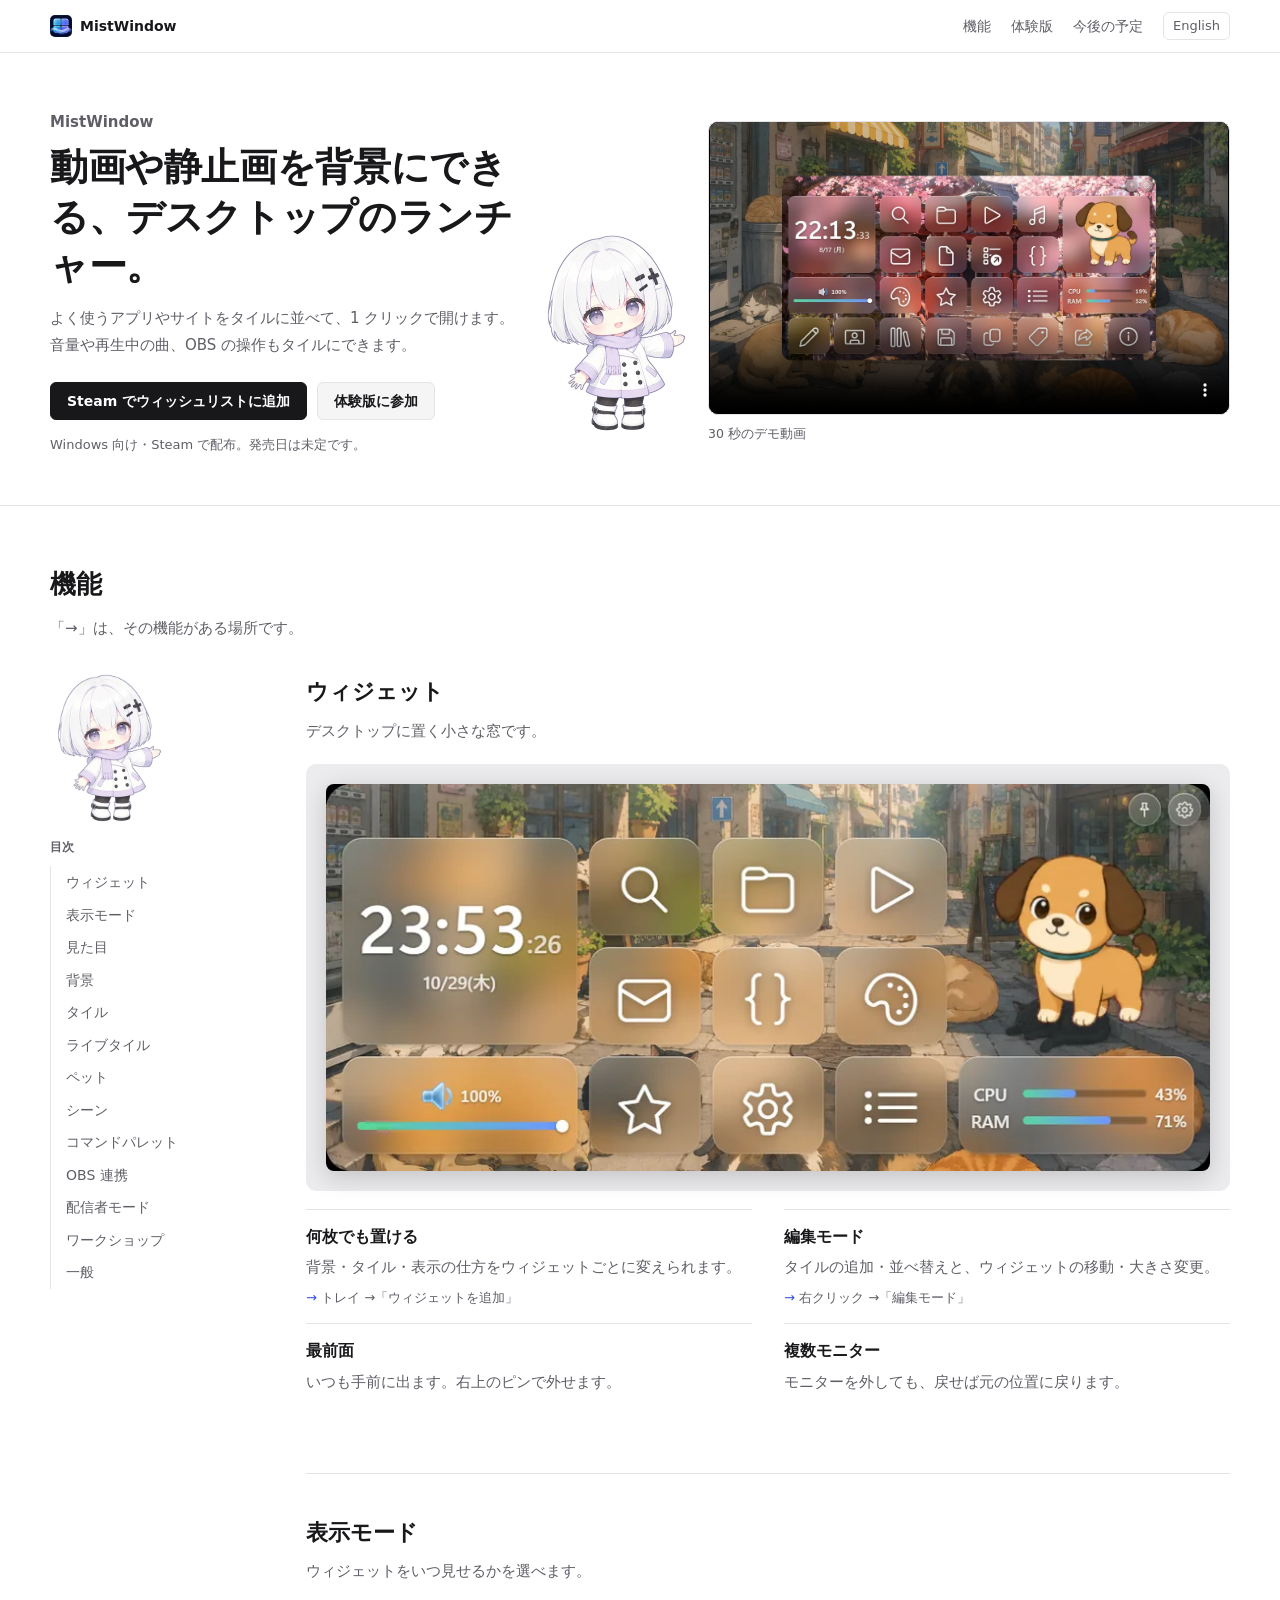
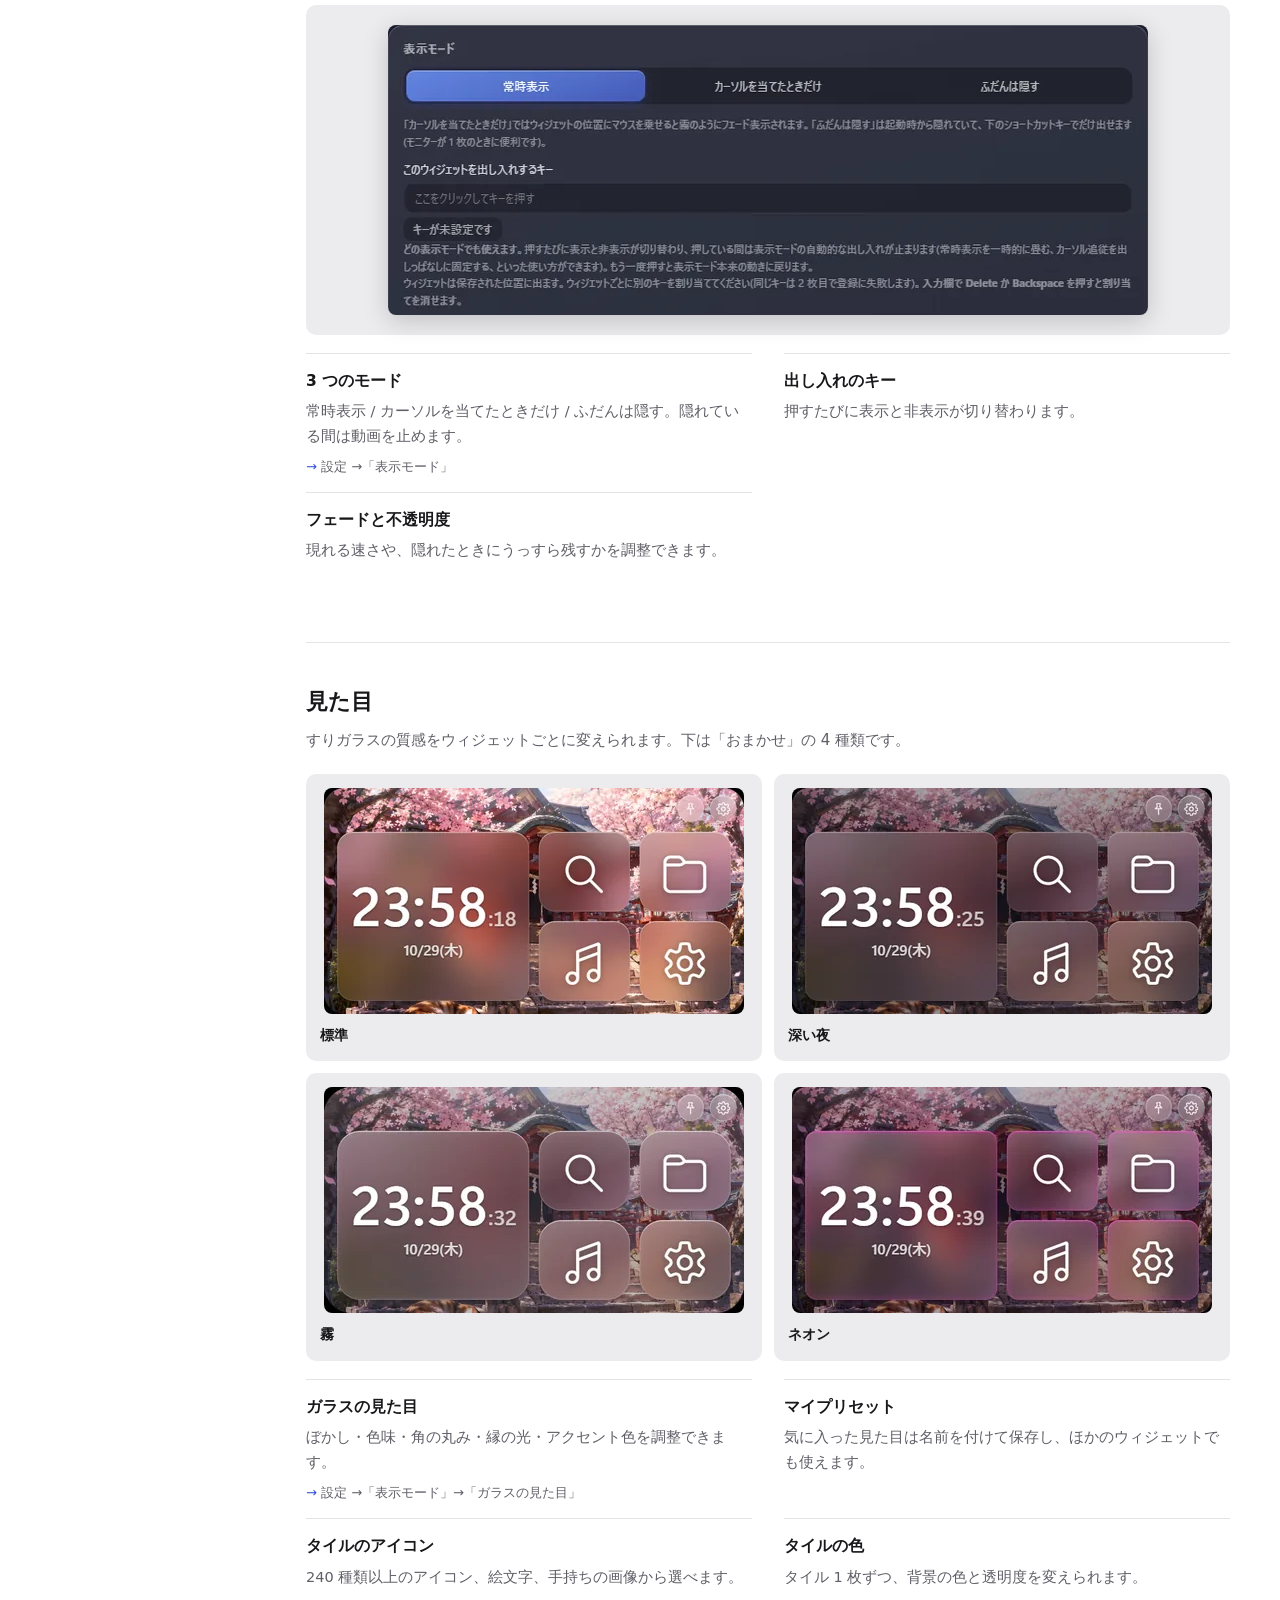
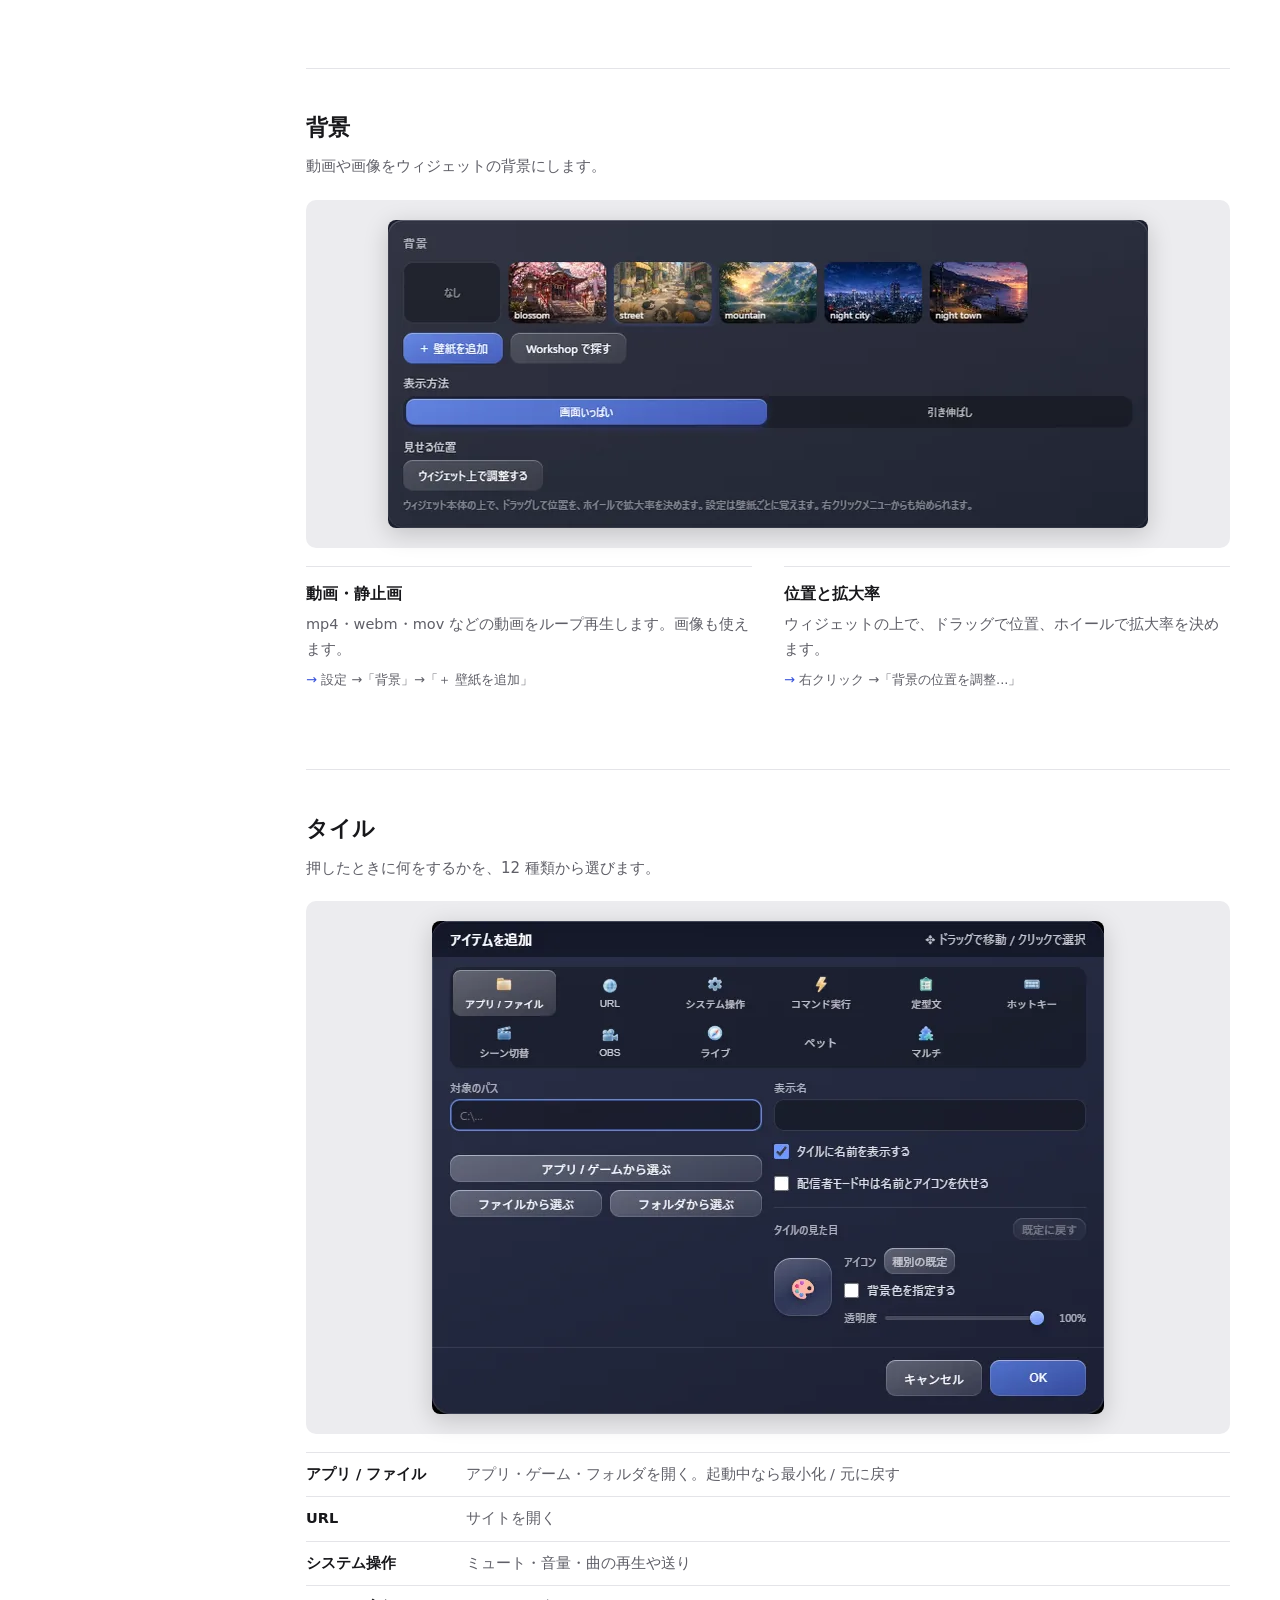
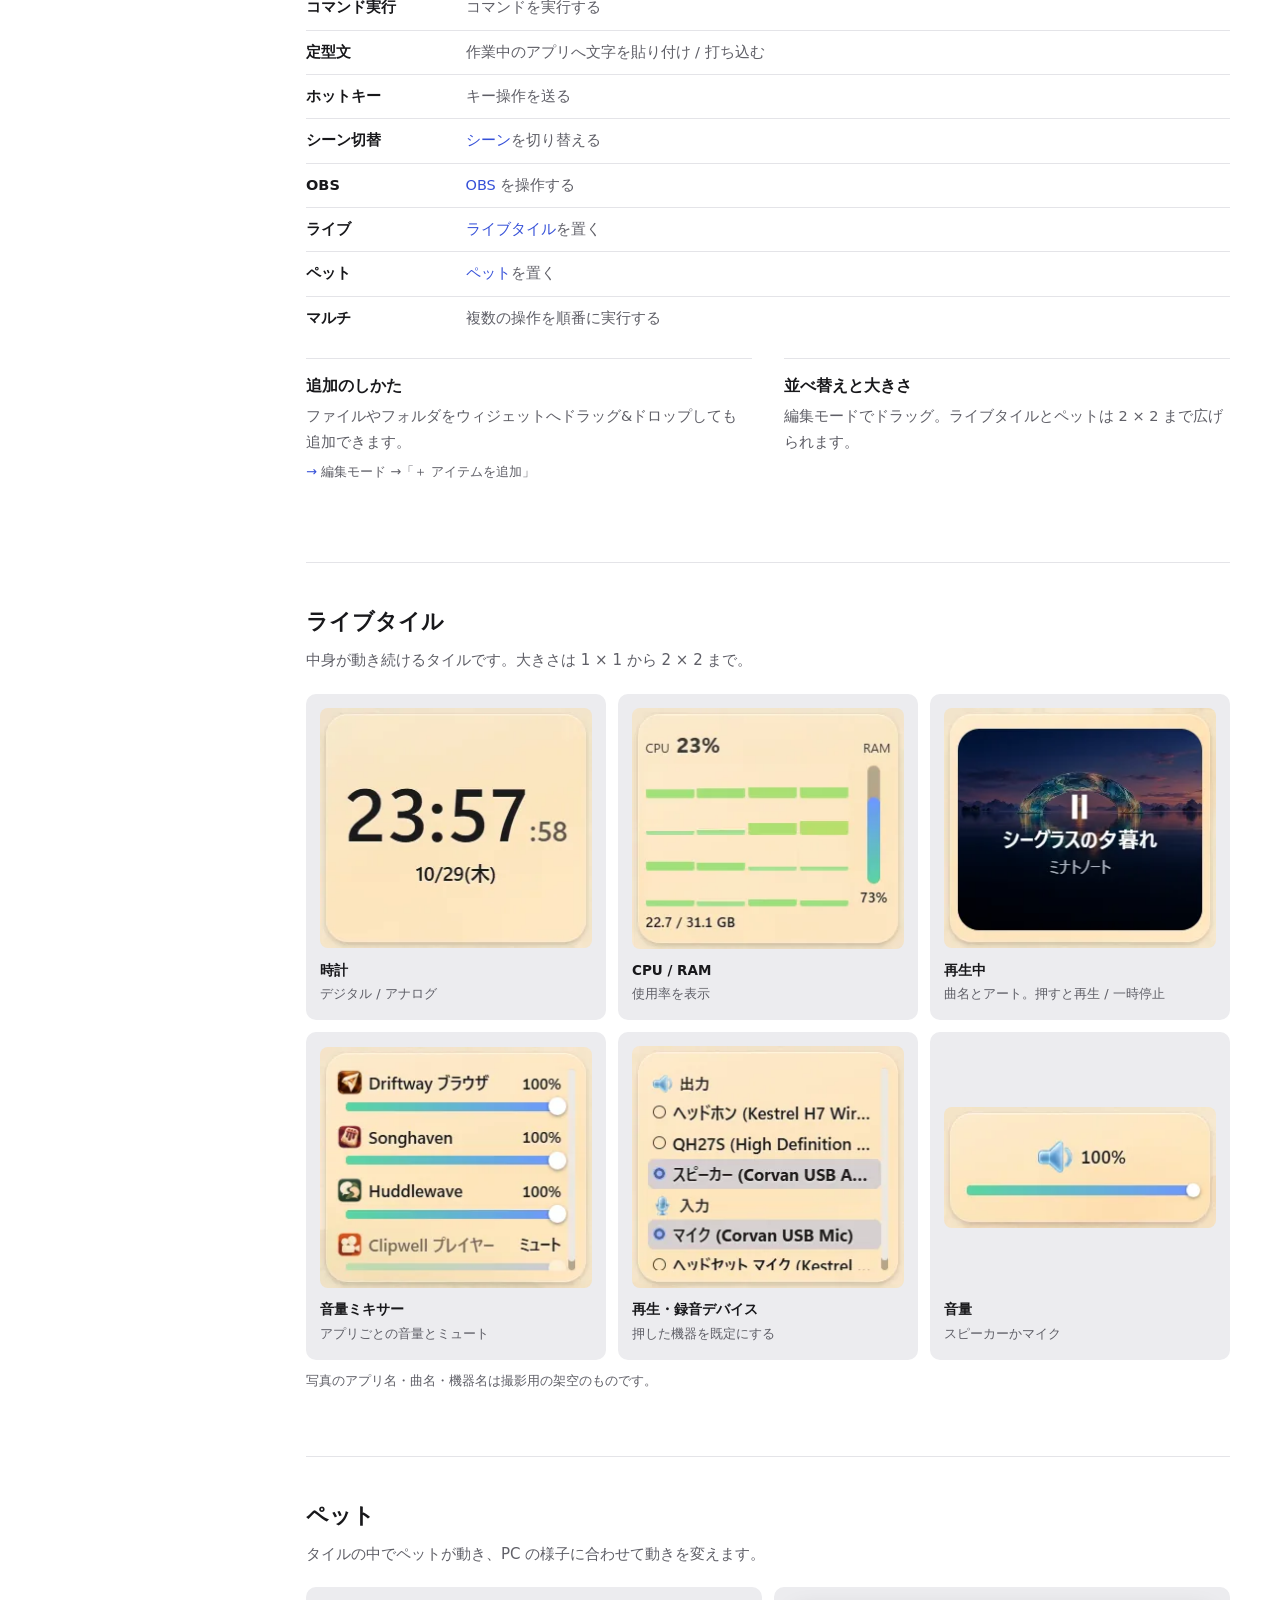
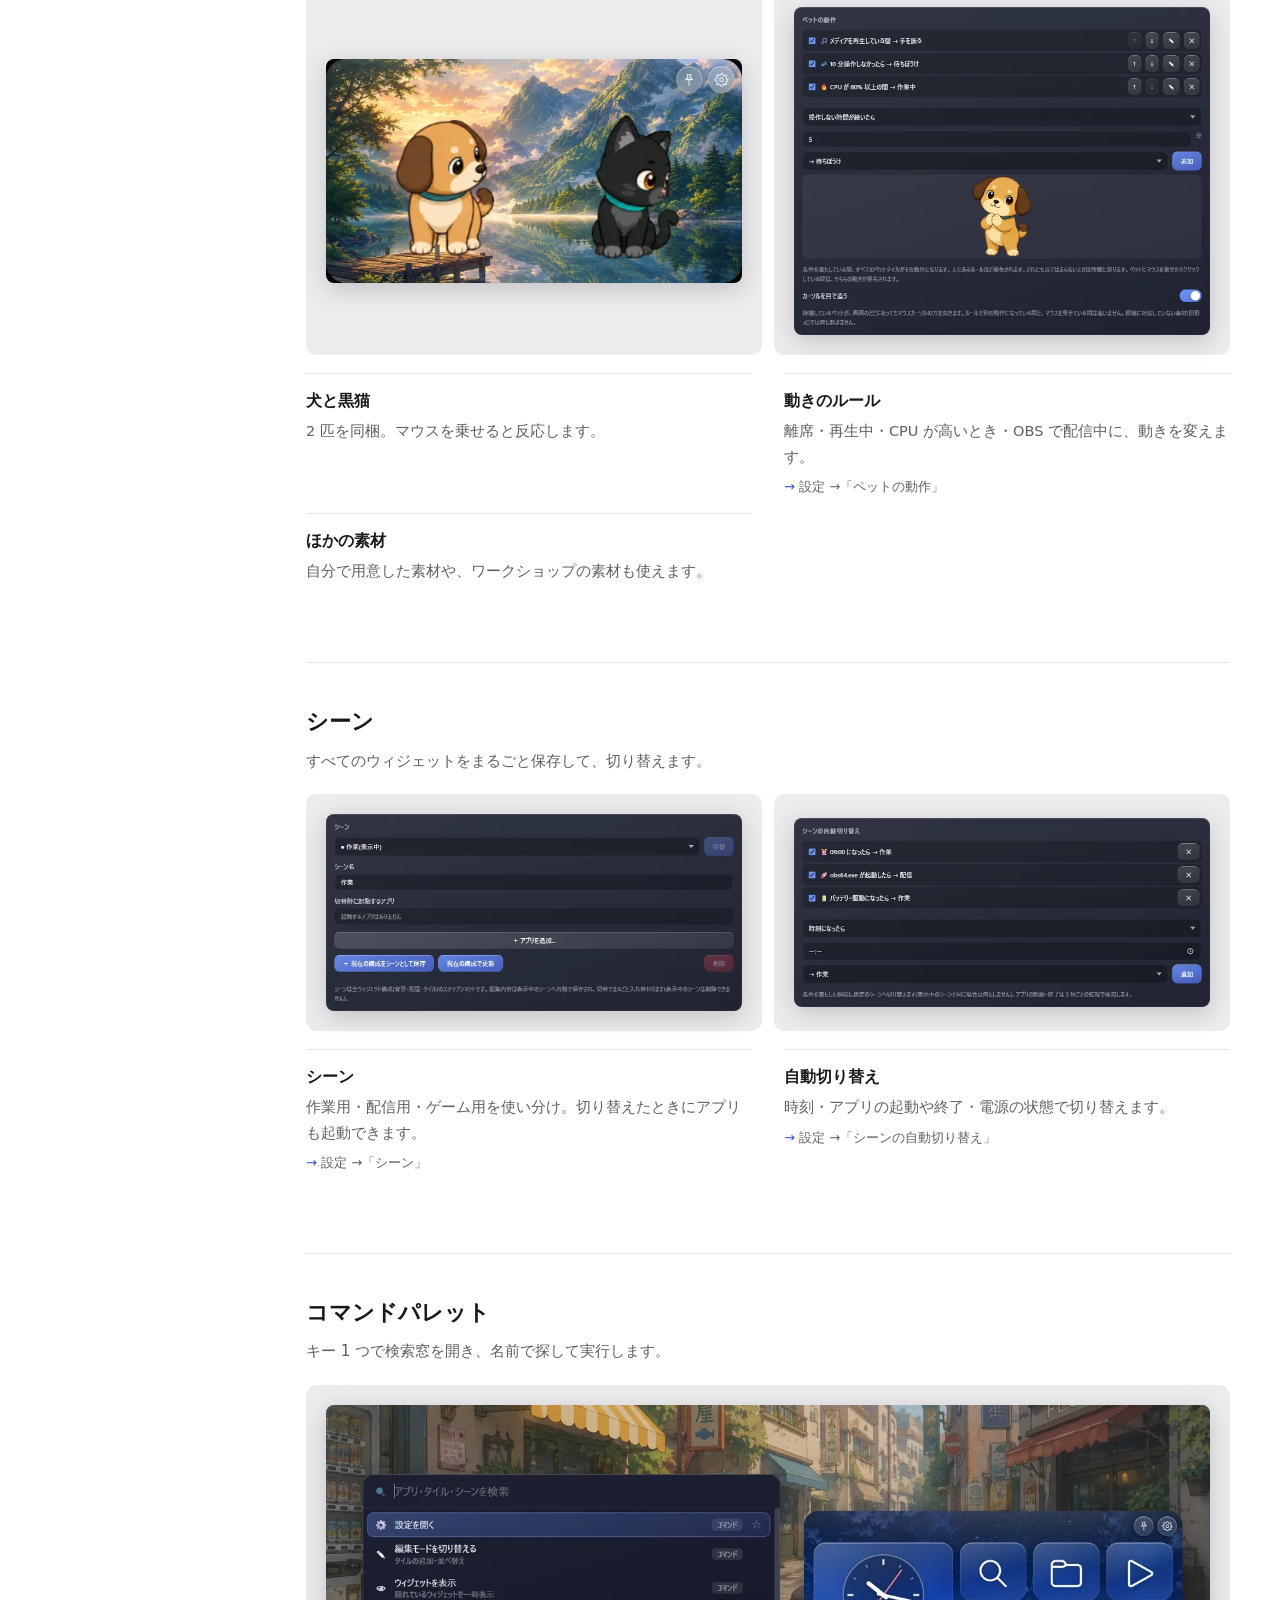
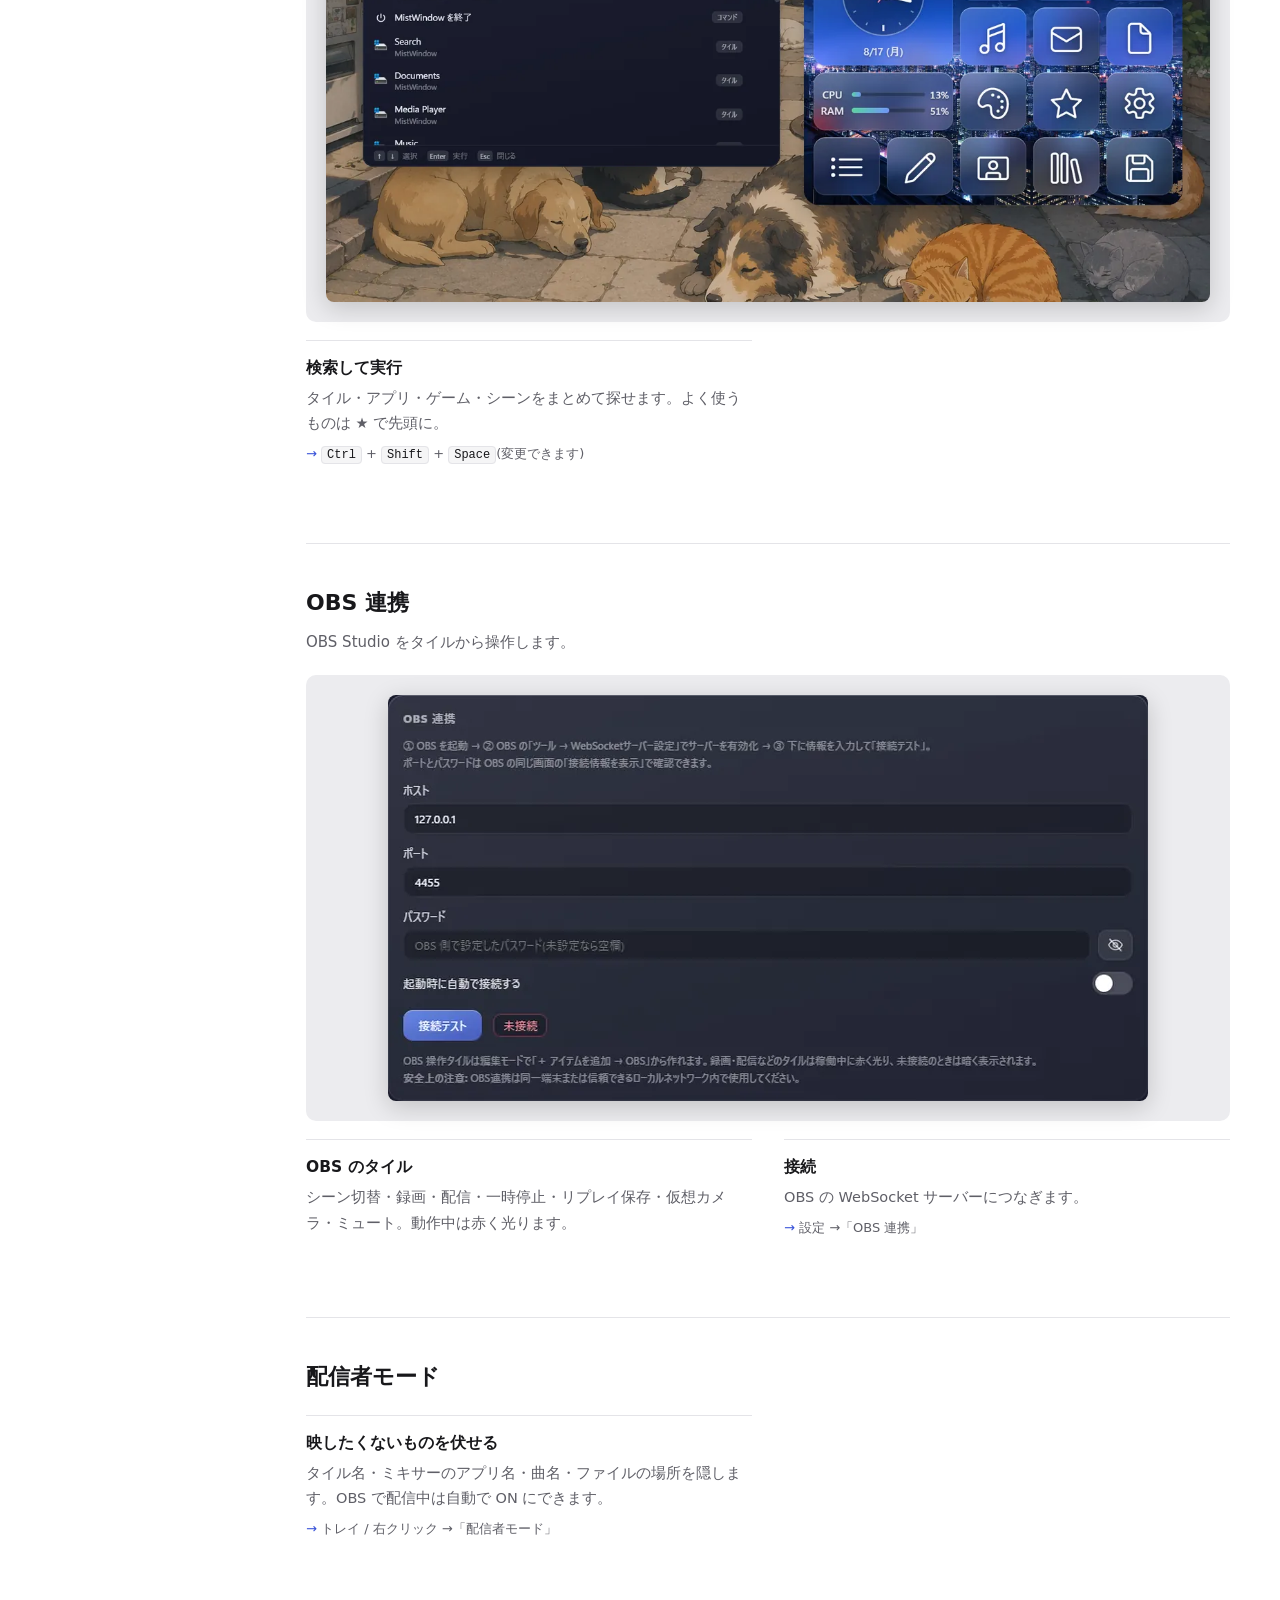
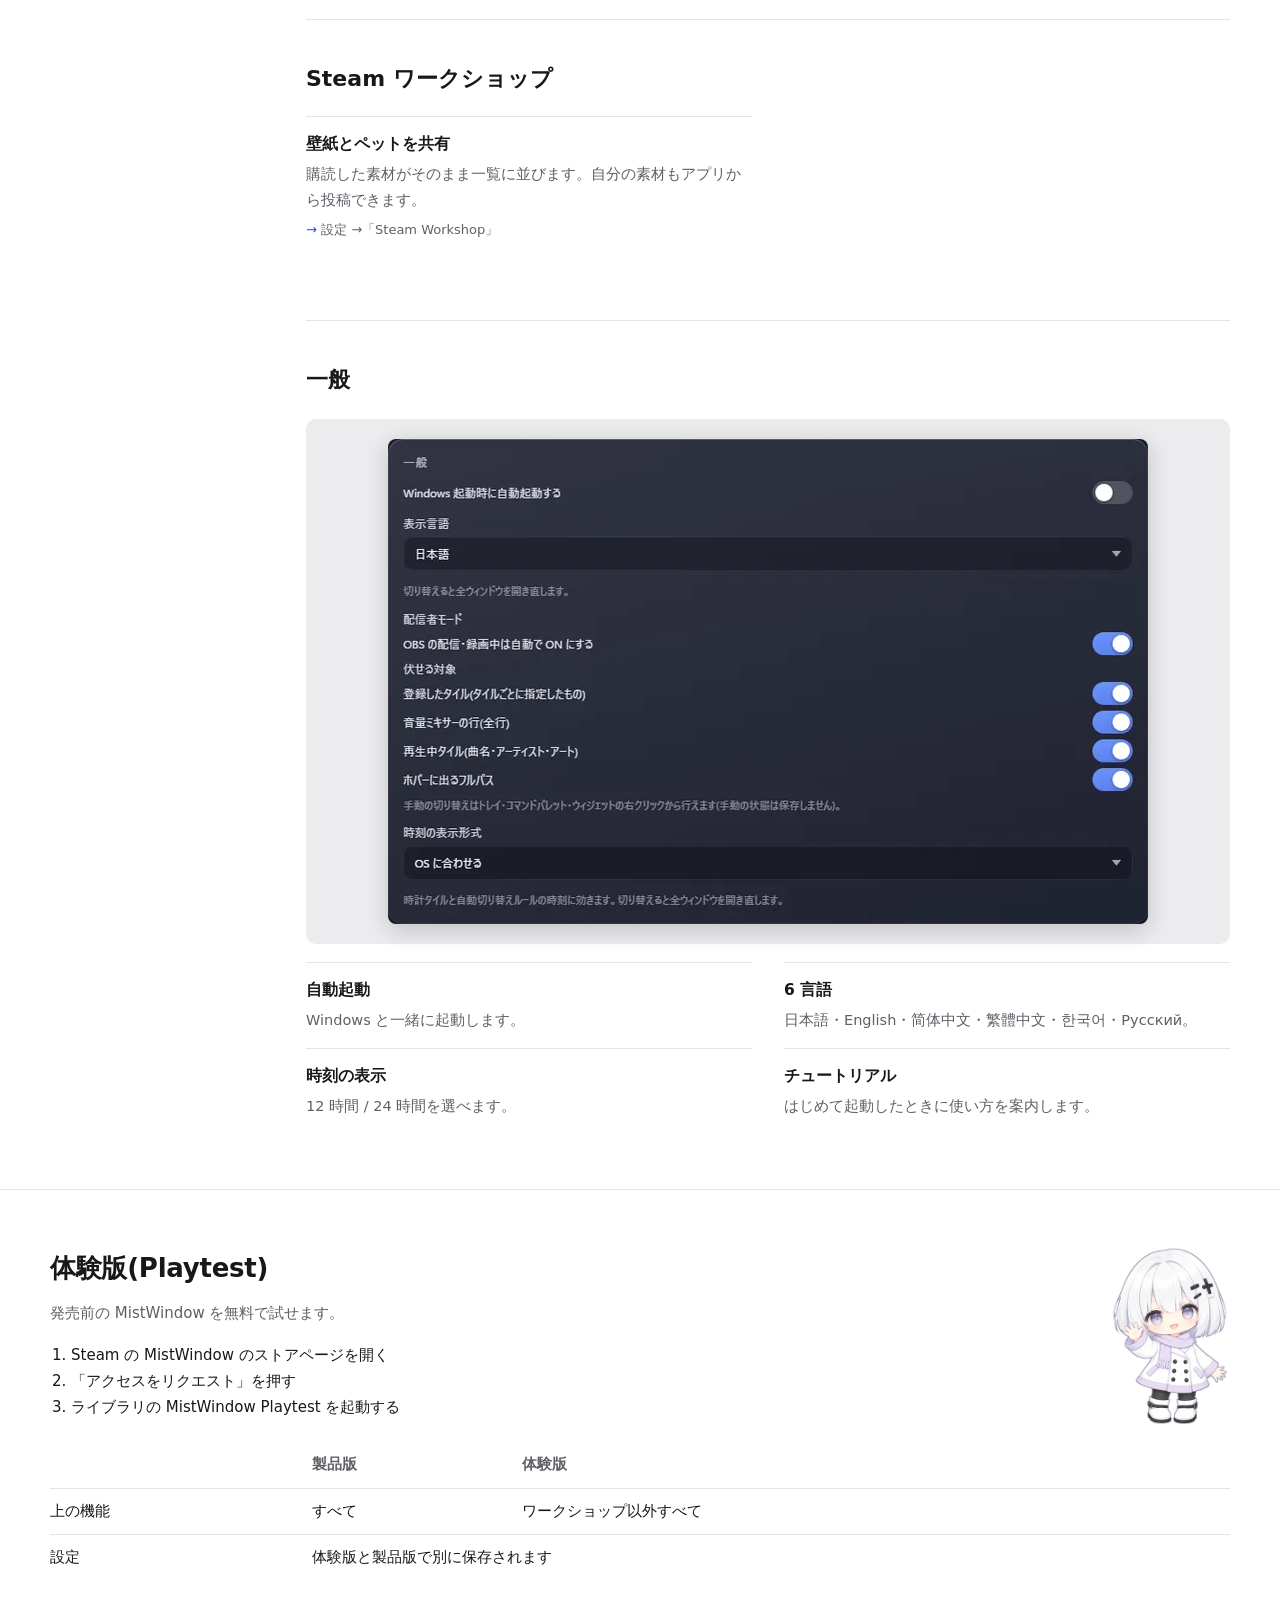
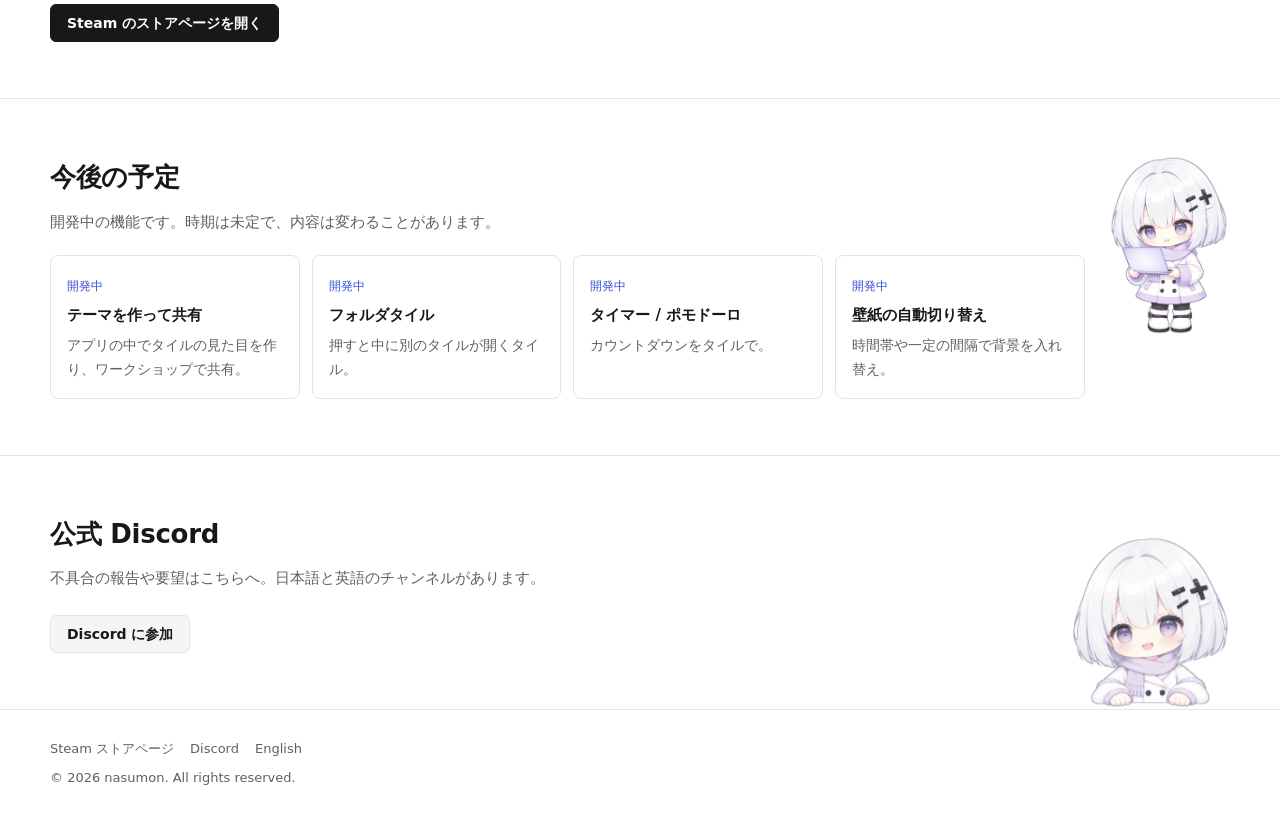
==== ja/index.html @ 13e3f4e0 "Update site from MistWindow 7957b49" ====
<!doctype html>
<html lang="ja">
<head>
<meta charset="utf-8">
<meta name="viewport" content="width=device-width, initial-scale=1">
<title>MistWindow — 機能</title>
<meta name="description" content="MistWindow は、動画や静止画を背景にできる Windows 向けのランチャーウィジェットです。機能を画面写真つきで紹介します。">
<meta property="og:title" content="MistWindow — 機能">
<meta property="og:description" content="動画や静止画を背景にできる、Windows 向けのランチャーウィジェット。">
<meta property="og:type" content="website">
<meta property="og:image" content="https://nasumon-ai.github.io/mistwindow-site/assets/img/og-ja-v1.jpg">
<meta property="og:image:width" content="1200">
<meta property="og:image:height" content="630">
<meta name="twitter:card" content="summary_large_image">
<link rel="alternate" hreflang="en" href="../en/">
<link rel="icon" href="../assets/img/favicon.png">
<link rel="stylesheet" href="../assets/site.css?v=4">
<script>
  // なすもんの衣装を見た月の季節に合わせる(?season=spring などで上書き。JS が無ければ基本服)
  (function () {
    var q = /[?&]season=(base|spring|summer|autumn|winter)\b/.exec(location.search);
    var s = q ? q[1] : ['winter', 'winter', 'spring', 'spring', 'spring', 'summer', 'summer', 'summer', 'autumn', 'autumn', 'autumn', 'winter'][new Date().getMonth()];
    if (s !== 'base') document.documentElement.setAttribute('data-season', s);
  })();
</script>
</head>
<body>

<header class="site-header">
  <div class="wrap">
    <a class="brand" href="#top"><img src="../assets/img/favicon.png" alt="" width="22" height="22">MistWindow</a>
    <nav class="site-nav" aria-label="ページ内">
      <a href="#features">機能</a>
      <a href="#playtest">体験版</a>
      <a href="#roadmap">今後の予定</a>
    </nav>
    <a class="lang-switch" href="../en/" hreflang="en" lang="en">English</a>
  </div>
</header>

<main id="top">

<section class="hero">
  <div class="wrap">
    <div>
      <h1 class="hero-name">MistWindow</h1>
      <p class="hero-lead">動画や静止画を背景にできる、デスクトップのランチャー。</p>
      <p class="hero-sub">よく使うアプリやサイトをタイルに並べて、1 クリックで開けます。音量や再生中の曲、OBS の操作もタイルにできます。</p>
      <div class="cta">
        <a class="btn btn-primary" href="https://store.steampowered.com/app/5116240/">Steam でウィッシュリストに追加</a>
        <a class="btn" href="#playtest">体験版に参加</a>
      </div>
      <p class="hero-note">Windows 向け・Steam で配布。発売日は未定です。</p>
    </div>
    <div class="mascot mascot-guide hero-mascot" aria-hidden="true"></div>
    <div id="demo">
      <div class="demo">
        <video controls playsinline preload="none" poster="../assets/img/hero-ja-v1.webp" width="1280" height="720" aria-label="MistWindow の 30 秒デモ">
          <source src="../assets/video/demo-30s-ja-v1.mp4" type="video/mp4">
        </video>
      </div>
      <p class="demo-caption">30 秒のデモ動画</p>
    </div>
  </div>
</section>

<section class="section" id="features">
  <div class="wrap">
    <h2 class="section-title">機能</h2>
    <p class="section-lead">「→」は、その機能がある場所です。</p>

    <div class="doc">
      <nav class="toc" aria-label="機能の目次">
        <div class="mascot mascot-guide toc-mascot" aria-hidden="true"></div>
        <p class="toc-title">目次</p>
        <ol>
          <li><a href="#widget">ウィジェット</a></li>
          <li><a href="#display">表示モード</a></li>
          <li><a href="#look">見た目</a></li>
          <li><a href="#background">背景</a></li>
          <li><a href="#tiles">タイル</a></li>
          <li><a href="#live">ライブタイル</a></li>
          <li><a href="#pet">ペット</a></li>
          <li><a href="#scenes">シーン</a></li>
          <li><a href="#palette">コマンドパレット</a></li>
          <li><a href="#obs">OBS 連携</a></li>
          <li><a href="#streamer">配信者モード</a></li>
          <li><a href="#workshop">ワークショップ</a></li>
          <li><a href="#general">一般</a></li>
        </ol>
      </nav>

      <div class="doc-body">

<section class="cat" id="widget">
  <h2 class="cat-title">ウィジェット</h2>
  <p class="cat-lead">デスクトップに置く小さな窓です。</p>
  <figure class="shot"><img src="../assets/img/shot-launcher-ja-v2.webp" alt="時計・アイコン・音量・CPU とペットのタイルが並んだウィジェット" width="900" height="394" loading="lazy"></figure>
  <div class="feats">
    <article class="feat" id="f-widgets"><h3>何枚でも置ける</h3><p>背景・タイル・表示の仕方をウィジェットごとに変えられます。</p><p class="where">トレイ →「ウィジェットを追加」</p></article>
    <article class="feat" id="f-edit-mode"><h3>編集モード</h3><p>タイルの追加・並べ替えと、ウィジェットの移動・大きさ変更。</p><p class="where">右クリック →「編集モード」</p></article>
    <article class="feat" id="f-always-on-top"><h3>最前面</h3><p>いつも手前に出ます。右上のピンで外せます。</p></article>
    <article class="feat" id="f-monitors"><h3>複数モニター</h3><p>モニターを外しても、戻せば元の位置に戻ります。</p></article>
  </div>
</section>

<section class="cat" id="display">
  <h2 class="cat-title">表示モード</h2>
  <p class="cat-lead">ウィジェットをいつ見せるかを選べます。</p>
  <figure class="shot"><img src="../assets/img/shot-settings-display-ja-v2.webp" alt="設定画面の表示モード。常時表示・カーソルを当てたときだけ・ふだんは隠す" width="760" height="290" loading="lazy"></figure>
  <div class="feats">
    <article class="feat" id="f-display-mode"><h3>3 つのモード</h3><p>常時表示 / カーソルを当てたときだけ / ふだんは隠す。隠れている間は動画を止めます。</p><p class="where">設定 →「表示モード」</p></article>
    <article class="feat" id="f-widget-hotkey"><h3>出し入れのキー</h3><p>押すたびに表示と非表示が切り替わります。</p></article>
    <article class="feat" id="f-fade"><h3>フェードと不透明度</h3><p>現れる速さや、隠れたときにうっすら残すかを調整できます。</p></article>
  </div>
</section>

<section class="cat" id="look">
  <h2 class="cat-title">見た目</h2>
  <p class="cat-lead">すりガラスの質感をウィジェットごとに変えられます。下は「おまかせ」の 4 種類です。</p>
  <div class="gallery gallery-looks">
    <figure><img src="../assets/img/shot-look-standard-ja-v2.webp" alt="" width="420" height="226" loading="lazy"><figcaption><b>標準</b></figcaption></figure>
    <figure><img src="../assets/img/shot-look-night-ja-v2.webp" alt="" width="420" height="226" loading="lazy"><figcaption><b>深い夜</b></figcaption></figure>
    <figure><img src="../assets/img/shot-look-mist-ja-v2.webp" alt="" width="420" height="226" loading="lazy"><figcaption><b>霧</b></figcaption></figure>
    <figure><img src="../assets/img/shot-look-neon-ja-v2.webp" alt="" width="420" height="226" loading="lazy"><figcaption><b>ネオン</b></figcaption></figure>
  </div>
  <div class="feats">
    <article class="feat" id="f-glass"><h3>ガラスの見た目</h3><p>ぼかし・色味・角の丸み・縁の光・アクセント色を調整できます。</p><p class="where">設定 →「表示モード」→「ガラスの見た目」</p></article>
    <article class="feat" id="f-look-presets"><h3>マイプリセット</h3><p>気に入った見た目は名前を付けて保存し、ほかのウィジェットでも使えます。</p></article>
    <article class="feat" id="f-icons"><h3>タイルのアイコン</h3><p>240 種類以上のアイコン、絵文字、手持ちの画像から選べます。</p></article>
    <article class="feat" id="f-tile-style"><h3>タイルの色</h3><p>タイル 1 枚ずつ、背景の色と透明度を変えられます。</p></article>
  </div>
</section>

<section class="cat" id="background">
  <h2 class="cat-title">背景</h2>
  <p class="cat-lead">動画や画像をウィジェットの背景にします。</p>
  <figure class="shot"><img src="../assets/img/shot-settings-background-ja-v2.webp" alt="設定画面の背景。壁紙のサムネイルが並ぶ" width="760" height="308" loading="lazy"></figure>
  <div class="feats">
    <article class="feat" id="f-wallpaper"><h3>動画・静止画</h3><p>mp4・webm・mov などの動画をループ再生します。画像も使えます。</p><p class="where">設定 →「背景」→「＋ 壁紙を追加」</p></article>
    <article class="feat" id="f-bg-adjust"><h3>位置と拡大率</h3><p>ウィジェットの上で、ドラッグで位置、ホイールで拡大率を決めます。</p><p class="where">右クリック →「背景の位置を調整...」</p></article>
  </div>
</section>

<section class="cat" id="tiles">
  <h2 class="cat-title">タイル</h2>
  <p class="cat-lead">押したときに何をするかを、12 種類から選びます。</p>
  <figure class="shot"><img src="../assets/img/shot-item-dialog-ja-v2.webp" alt="アイテムを追加する画面" width="672" height="493" loading="lazy"></figure>
  <table class="kinds">
    <tr id="f-tile-app"><th>アプリ / ファイル</th><td>アプリ・ゲーム・フォルダを開く。起動中なら最小化 / 元に戻す</td></tr>
    <tr id="f-tile-url"><th>URL</th><td>サイトを開く</td></tr>
    <tr id="f-tile-action"><th>システム操作</th><td>ミュート・音量・曲の再生や送り</td></tr>
    <tr id="f-tile-command"><th>コマンド実行</th><td>コマンドを実行する</td></tr>
    <tr id="f-tile-snippet"><th>定型文</th><td>作業中のアプリへ文字を貼り付け / 打ち込む</td></tr>
    <tr id="f-tile-hotkey"><th>ホットキー</th><td>キー操作を送る</td></tr>
    <tr id="f-tile-scene"><th>シーン切替</th><td><a href="#scenes">シーン</a>を切り替える</td></tr>
    <tr><th>OBS</th><td><a href="#obs">OBS</a> を操作する</td></tr>
    <tr><th>ライブ</th><td><a href="#live">ライブタイル</a>を置く</td></tr>
    <tr><th>ペット</th><td><a href="#pet">ペット</a>を置く</td></tr>
    <tr id="f-tile-multi"><th>マルチ</th><td>複数の操作を順番に実行する</td></tr>
  </table>
  <div class="feats">
    <article class="feat" id="f-add-item"><h3>追加のしかた</h3><p>ファイルやフォルダをウィジェットへドラッグ&amp;ドロップしても追加できます。</p><p class="where">編集モード →「＋ アイテムを追加」</p></article>
    <article class="feat" id="f-tile-layout"><h3>並べ替えと大きさ</h3><p>編集モードでドラッグ。ライブタイルとペットは 2 × 2 まで広げられます。</p></article>
  </div>
</section>

<section class="cat" id="live">
  <h2 class="cat-title">ライブタイル</h2>
  <p class="cat-lead">中身が動き続けるタイルです。大きさは 1 × 1 から 2 × 2 まで。</p>
  <div class="gallery">
    <figure><img src="../assets/img/shot-live-clock-ja-v2.webp" alt="" width="275" height="243" loading="lazy"><figcaption><b>時計</b><span>デジタル / アナログ</span></figcaption></figure>
    <figure><img src="../assets/img/shot-live-sysmon-ja-v2.webp" alt="" width="274" height="243" loading="lazy"><figcaption><b>CPU / RAM</b><span>使用率を表示</span></figcaption></figure>
    <figure><img src="../assets/img/shot-live-nowplaying-ja-v2.webp" alt="" width="275" height="243" loading="lazy"><figcaption><b>再生中</b><span>曲名とアート。押すと再生 / 一時停止</span></figcaption></figure>
    <figure><img src="../assets/img/shot-live-mixer-ja-v2.webp" alt="" width="275" height="244" loading="lazy"><figcaption><b>音量ミキサー</b><span>アプリごとの音量とミュート</span></figcaption></figure>
    <figure><img src="../assets/img/shot-live-devices-ja-v2.webp" alt="" width="274" height="244" loading="lazy"><figcaption><b>再生・録音デバイス</b><span>押した機器を既定にする</span></figcaption></figure>
    <figure><img src="../assets/img/shot-live-volume-ja-v2.webp" alt="" width="275" height="122" loading="lazy"><figcaption><b>音量</b><span>スピーカーかマイク</span></figcaption></figure>
  </div>
  <p class="note">写真のアプリ名・曲名・機器名は撮影用の架空のものです。</p>
</section>

<section class="cat" id="pet">
  <h2 class="cat-title">ペット</h2>
  <p class="cat-lead">タイルの中でペットが動き、PC の様子に合わせて動きを変えます。</p>
  <div class="shots-2">
    <figure class="shot"><img src="../assets/img/shot-pet-ja-v2.webp" alt="犬と黒猫のペット" width="560" height="301" loading="lazy"></figure>
    <figure class="shot"><img src="../assets/img/shot-settings-pet-rules-ja-v2.webp" alt="設定画面のペットの動作。条件と動きのルールが並ぶ" width="760" height="599" loading="lazy"></figure>
  </div>
  <div class="feats">
    <article class="feat" id="f-pet-tile"><h3>犬と黒猫</h3><p>2 匹を同梱。マウスを乗せると反応します。</p></article>
    <article class="feat" id="f-pet-rules"><h3>動きのルール</h3><p>離席・再生中・CPU が高いとき・OBS で配信中に、動きを変えます。</p><p class="where">設定 →「ペットの動作」</p></article>
    <article class="feat" id="f-pet-library"><h3>ほかの素材</h3><p>自分で用意した素材や、ワークショップの素材も使えます。</p></article>
  </div>
</section>

<section class="cat" id="scenes">
  <h2 class="cat-title">シーン</h2>
  <p class="cat-lead">すべてのウィジェットをまるごと保存して、切り替えます。</p>
  <div class="shots-2">
    <figure class="shot"><img src="../assets/img/shot-settings-scene-ja-v2.webp" alt="設定画面のシーン" width="760" height="360" loading="lazy"></figure>
    <figure class="shot"><img src="../assets/img/shot-settings-auto-switch-ja-v2.webp" alt="設定画面のシーンの自動切り替え" width="760" height="345" loading="lazy"></figure>
  </div>
  <div class="feats">
    <article class="feat" id="f-scenes"><h3>シーン</h3><p>作業用・配信用・ゲーム用を使い分け。切り替えたときにアプリも起動できます。</p><p class="where">設定 →「シーン」</p></article>
    <article class="feat" id="f-auto-switch"><h3>自動切り替え</h3><p>時刻・アプリの起動や終了・電源の状態で切り替えます。</p><p class="where">設定 →「シーンの自動切り替え」</p></article>
  </div>
</section>

<section class="cat" id="palette">
  <h2 class="cat-title">コマンドパレット</h2>
  <p class="cat-lead">キー 1 つで検索窓を開き、名前で探して実行します。</p>
  <figure class="shot"><img src="../assets/img/palette-ja-v1.webp" alt="検索欄の下にアプリ・タイル・シーンの候補が並ぶコマンドパレット" width="1280" height="720" loading="lazy"></figure>
  <div class="feats">
    <article class="feat" id="f-palette"><h3>検索して実行</h3><p>タイル・アプリ・ゲーム・シーンをまとめて探せます。よく使うものは ★ で先頭に。</p><p class="where"><kbd>Ctrl</kbd> + <kbd>Shift</kbd> + <kbd>Space</kbd>(変更できます)</p></article>
  </div>
</section>

<section class="cat" id="obs">
  <h2 class="cat-title">OBS 連携</h2>
  <p class="cat-lead">OBS Studio をタイルから操作します。</p>
  <figure class="shot"><img src="../assets/img/shot-settings-obs-ja-v2.webp" alt="設定画面の OBS 連携" width="760" height="406" loading="lazy"></figure>
  <div class="feats">
    <article class="feat" id="f-obs-tiles"><h3>OBS のタイル</h3><p>シーン切替・録画・配信・一時停止・リプレイ保存・仮想カメラ・ミュート。動作中は赤く光ります。</p></article>
    <article class="feat" id="f-obs-connect"><h3>接続</h3><p>OBS の WebSocket サーバーにつなぎます。</p><p class="where">設定 →「OBS 連携」</p></article>
  </div>
</section>

<section class="cat" id="streamer">
  <h2 class="cat-title">配信者モード</h2>
  <div class="feats">
    <article class="feat" id="f-streamer"><h3>映したくないものを伏せる</h3><p>タイル名・ミキサーのアプリ名・曲名・ファイルの場所を隠します。OBS で配信中は自動で ON にできます。</p><p class="where">トレイ / 右クリック →「配信者モード」</p></article>
  </div>
</section>

<section class="cat" id="workshop">
  <h2 class="cat-title">Steam ワークショップ</h2>
  <div class="feats">
    <article class="feat" id="f-ws"><h3>壁紙とペットを共有</h3><p>購読した素材がそのまま一覧に並びます。自分の素材もアプリから投稿できます。</p><p class="where">設定 →「Steam Workshop」</p></article>
  </div>
</section>

<section class="cat" id="general">
  <h2 class="cat-title">一般</h2>
  <figure class="shot"><img src="../assets/img/shot-settings-general-ja-v2.webp" alt="設定画面の一般" width="760" height="485" loading="lazy"></figure>
  <div class="feats">
    <article class="feat" id="f-startup"><h3>自動起動</h3><p>Windows と一緒に起動します。</p></article>
    <article class="feat" id="f-language"><h3>6 言語</h3><p>日本語・English・简体中文・繁體中文・한국어・Русский。</p></article>
    <article class="feat" id="f-clock-format"><h3>時刻の表示</h3><p>12 時間 / 24 時間を選べます。</p></article>
    <article class="feat" id="f-tutorial"><h3>チュートリアル</h3><p>はじめて起動したときに使い方を案内します。</p></article>
  </div>
</section>

      </div>
    </div>
  </div>
</section>

<section class="section" id="playtest">
  <div class="wrap">
    <div class="mascot mascot-wave side-mascot" aria-hidden="true"></div>
    <h2 class="section-title">体験版(Playtest)</h2>
    <p class="section-lead">発売前の MistWindow を無料で試せます。</p>
    <ol class="steps">
      <li>Steam の MistWindow のストアページを開く</li>
      <li>「アクセスをリクエスト」を押す</li>
      <li>ライブラリの MistWindow Playtest を起動する</li>
    </ol>
    <table class="compare">
      <thead><tr><th></th><th>製品版</th><th>体験版</th></tr></thead>
      <tbody>
        <tr><td>上の機能</td><td>すべて</td><td>ワークショップ以外すべて</td></tr>
        <tr><td>設定</td><td colspan="2">体験版と製品版で別に保存されます</td></tr>
      </tbody>
    </table>
    <div class="cta"><a class="btn btn-primary" href="https://store.steampowered.com/app/5116240/">Steam のストアページを開く</a></div>
  </div>
</section>

<section class="section" id="roadmap">
  <div class="wrap">
    <div class="mascot mascot-working side-mascot" aria-hidden="true"></div>
    <h2 class="section-title">今後の予定</h2>
    <p class="section-lead">開発中の機能です。時期は未定で、内容は変わることがあります。</p>
    <div class="cards">
      <article class="card"><span class="tag">開発中</span><h3>テーマを作って共有</h3><p>アプリの中でタイルの見た目を作り、ワークショップで共有。</p></article>
      <article class="card"><span class="tag">開発中</span><h3>フォルダタイル</h3><p>押すと中に別のタイルが開くタイル。</p></article>
      <article class="card"><span class="tag">開発中</span><h3>タイマー / ポモドーロ</h3><p>カウントダウンをタイルで。</p></article>
      <article class="card"><span class="tag">開発中</span><h3>壁紙の自動切り替え</h3><p>時間帯や一定の間隔で背景を入れ替え。</p></article>
    </div>
  </div>
</section>

<section class="section" id="community">
  <div class="wrap">
    <h2 class="section-title">公式 Discord</h2>
    <p class="section-lead">不具合の報告や要望はこちらへ。日本語と英語のチャンネルがあります。</p>
    <div class="cta"><a class="btn" href="https://discord.gg/FqEPVHFKNy">Discord に参加</a></div>
    <div class="mascot mascot-peek peek-mascot" aria-hidden="true"></div>
  </div>
</section>

</main>

<footer class="site-footer">
  <div class="wrap">
    <div class="footer-links">
      <a href="https://store.steampowered.com/app/5116240/">Steam ストアページ</a>
      <a href="https://discord.gg/FqEPVHFKNy">Discord</a>
      <a href="../en/" hreflang="en" lang="en">English</a>
    </div>
    <p>© 2026 nasumon. All rights reserved.</p>
  </div>
</footer>

<!-- 訪問者数の計測(Cloudflare Web Analytics。Cookie なし。トークンは公開されてよい値) -->
<script type="module" src="https://static.cloudflareinsights.com/beacon.min.js" data-cf-beacon='{"token": "dc42f488804d41a5bb465a546c8d409a"}'></script>

</body>
</html>
---- assets/site.css ----
/* MistWindow 公開サイト(要望 122)の共通スタイル。日英 2 ページが読む。
   方向性はドキュメント風(2026-10-29 ユーザー選択の案 B)。紫のグラデーション・ピル型のボタン・
   角丸カードの多用はしない。色はニュートラルなグレーと控えめなアクセント 1 色。
   外部フォント・外部スクリプトは読まない。差し替えたら HTML 側の ?v= を上げる。 */

:root {
  --bg: #ffffff;
  --bg-2: #f5f5f6;
  --text: #18181b;
  --text-2: #5f5f67;
  --line: #e4e4e8;
  --accent: #3550d8;
  --shot-bg: #ececef;
  color-scheme: light;
}
@media (prefers-color-scheme: dark) {
  :root:not([data-theme="light"]) {
    --bg: #0f0f11;
    --bg-2: #18181b;
    --text: #ececee;
    --text-2: #9b9ba3;
    --line: #27272c;
    --accent: #93a4ff;
    --shot-bg: #1c1c20;
    color-scheme: dark;
  }
}
:root[data-theme="dark"] {
  --bg: #0f0f11; --bg-2: #18181b; --text: #ececee; --text-2: #9b9ba3;
  --line: #27272c; --accent: #93a4ff; --shot-bg: #1c1c20; color-scheme: dark;
}

* { box-sizing: border-box; }
html { scroll-behavior: smooth; scroll-padding-top: 68px; }
body {
  margin: 0; background: var(--bg); color: var(--text);
  font: 15px/1.75 "Segoe UI", "Yu Gothic UI", "Hiragino Sans", "Noto Sans JP", system-ui, sans-serif;
  -webkit-text-size-adjust: 100%;
}
img, video { display: block; max-width: 100%; height: auto; }
a { color: var(--accent); text-decoration: none; }
a:hover { text-decoration: underline; }
h1, h2, h3, p { margin: 0; }
.wrap { width: min(1180px, 100% - 32px); margin-inline: auto; }

/* ---- ヘッダー ---- */
.site-header { position: sticky; top: 0; z-index: 10; background: color-mix(in srgb, var(--bg) 90%, transparent); backdrop-filter: blur(8px); border-bottom: 1px solid var(--line); }
.site-header .wrap { display: flex; align-items: center; gap: 20px; height: 52px; font-size: 14px; }
.brand { display: flex; align-items: center; gap: 8px; color: var(--text); font-weight: 650; }
.brand:hover { text-decoration: none; }
.brand img { width: 22px; height: 22px; border-radius: 5px; }
.site-nav { display: flex; gap: 20px; margin-left: auto; }
.site-nav a { color: var(--text-2); }
.site-nav a:hover { color: var(--text); text-decoration: none; }
.lang-switch { color: var(--text-2); border: 1px solid var(--line); border-radius: 6px; padding: 2px 9px; font-size: 13px; }
@media (max-width: 720px) { .site-nav { display: none; } .lang-switch { margin-left: auto; } }

/* ---- 冒頭 ---- */
.hero { padding: 56px 0 48px; border-bottom: 1px solid var(--line); }
.hero .wrap { display: grid; gap: 36px; align-items: center; }
@media (min-width: 960px) { .hero .wrap { grid-template-columns: 1fr 1.1fr; } }
.hero-name { font-size: 15px; font-weight: 650; color: var(--text-2); }
.hero-lead { font-size: clamp(26px, 3.4vw, 38px); font-weight: 700; line-height: 1.3; margin-top: 8px; letter-spacing: -0.01em; }
.hero-sub { color: var(--text-2); margin-top: 14px; max-width: 34em; }
.hero-note { color: var(--text-2); font-size: 13px; margin-top: 14px; }
.cta { display: flex; gap: 10px; flex-wrap: wrap; margin-top: 24px; }
.btn { display: inline-flex; align-items: center; height: 38px; padding: 0 16px; border-radius: 6px; font-weight: 600; font-size: 14px; border: 1px solid var(--line); color: var(--text); background: var(--bg-2); }
.btn:hover { text-decoration: none; border-color: var(--text-2); }
.btn-primary { background: var(--text); color: var(--bg); border-color: var(--text); }
.btn-primary:hover { opacity: 0.88; }
.demo { border: 1px solid var(--line); border-radius: 10px; overflow: hidden; background: #000; aspect-ratio: 16 / 9; }
.demo video { width: 100%; height: 100%; }
.demo-caption { color: var(--text-2); font-size: 12.5px; margin-top: 8px; }

/* ---- 節 ---- */
.section { padding: 56px 0; border-bottom: 1px solid var(--line); }
.section-title { font-size: 26px; font-weight: 700; letter-spacing: -0.01em; }
.section-lead { color: var(--text-2); margin-top: 8px; max-width: 46em; }

/* ---- 機能:左に目次 ---- */
.doc { display: grid; gap: 32px; margin-top: 32px; }
@media (min-width: 1000px) { .doc { grid-template-columns: 200px minmax(0, 1fr); gap: 56px; } }
.toc-title { font-size: 12px; font-weight: 650; color: var(--text-2); margin-bottom: 8px; }
.toc ol { list-style: none; margin: 0; padding: 0; border-left: 1px solid var(--line); }
.toc a { display: block; padding: 4px 0 4px 14px; margin-left: -1px; border-left: 2px solid transparent; color: var(--text-2); font-size: 14px; }
.toc a:hover { color: var(--text); border-left-color: var(--text); text-decoration: none; }
@media (min-width: 1000px) { .toc { position: sticky; top: 72px; align-self: start; } }
@media (max-width: 999px) {
  .toc ol { display: flex; flex-wrap: wrap; gap: 6px 16px; border: 0; }
  .toc a { padding: 0; border: 0; margin: 0; }
}

.cat + .cat { margin-top: 64px; padding-top: 40px; border-top: 1px solid var(--line); }
.cat-title { font-size: 22px; font-weight: 700; }
.cat-lead { color: var(--text-2); margin-top: 6px; }

/* 画面写真:薄い地に載せ、枠と影は控えめに */
.shot { margin: 20px 0 0; background: var(--shot-bg); border-radius: 10px; padding: 20px; display: grid; place-items: center; }
.shot img { border-radius: 8px; box-shadow: 0 6px 24px rgb(0 0 0 / 0.18); }
.shot figcaption, .gallery figcaption { font-size: 12.5px; color: var(--text-2); margin-top: 10px; text-align: center; }
.shots-2 { display: grid; gap: 12px; margin-top: 20px; }
@media (min-width: 760px) { .shots-2 { grid-template-columns: 1fr 1fr; } }
.shots-2 .shot { margin: 0; }

/* 並べて見せる小さな写真(ライブタイル・見た目) */
/* 枚数が割り切れて端数の段が出ないよう、列数は固定で持つ(スマホ 2 列・PC 3 列) */
.gallery { display: grid; gap: 12px; margin-top: 20px; grid-template-columns: repeat(2, minmax(0, 1fr)); }
@media (min-width: 760px) { .gallery { grid-template-columns: repeat(3, minmax(0, 1fr)); } }
.gallery figure { margin: 0; background: var(--shot-bg); border-radius: 10px; padding: 14px; display: flex; flex-direction: column; }
.gallery img { margin: auto; border-radius: 8px; }
.gallery figcaption { text-align: left; color: var(--text); font-size: 13.5px; margin-top: 10px; }
.gallery figcaption b { display: block; font-weight: 650; }
.gallery figcaption span { color: var(--text-2); font-size: 13px; }
@media (min-width: 0px) { .gallery-looks { grid-template-columns: repeat(2, minmax(0, 1fr)); } }

/* 機能 1 つ:見出し+一文+場所 */
.feats { display: grid; gap: 0; margin-top: 18px; }
@media (min-width: 760px) { .feats { grid-template-columns: 1fr 1fr; gap: 0 32px; } }
.feat { padding: 14px 0; border-top: 1px solid var(--line); }
.feat h3 { font-size: 15.5px; font-weight: 650; }
.feat p { color: var(--text-2); margin-top: 4px; font-size: 14.5px; }
.feat .where { font-size: 13px; margin-top: 6px; color: var(--text-2); }
.feat .where::before { content: "→ "; color: var(--accent); }

/* タイルの種類の表 */
.kinds { width: 100%; border-collapse: collapse; margin-top: 18px; font-size: 14.5px; }
.kinds th, .kinds td { text-align: left; padding: 9px 12px 9px 0; border-top: 1px solid var(--line); vertical-align: top; }
.kinds th { width: 11em; font-weight: 650; white-space: nowrap; }
.kinds td { color: var(--text-2); }

.note { font-size: 12.5px; color: var(--text-2); margin-top: 10px; }
kbd { font: 12px "Cascadia Mono", Consolas, monospace; background: var(--bg-2); border: 1px solid var(--line); border-radius: 4px; padding: 1px 5px; color: var(--text); }

/* ---- 体験版・予定・Discord ---- */
.steps { margin: 16px 0 0; padding-left: 1.4em; }
.compare { width: 100%; border-collapse: collapse; margin-top: 20px; font-size: 14.5px; }
.compare th, .compare td { text-align: left; padding: 10px 12px 10px 0; border-top: 1px solid var(--line); vertical-align: top; }
.compare thead th { color: var(--text-2); font-weight: 600; border-top: 0; }
.cards { display: grid; gap: 12px; margin-top: 20px; grid-template-columns: repeat(auto-fill, minmax(min(100%, 240px), 1fr)); }
.card { border: 1px solid var(--line); border-radius: 8px; padding: 16px; }
.card h3 { font-size: 15px; margin-top: 4px; }
.card p { color: var(--text-2); font-size: 14px; margin-top: 4px; }
.tag { font-size: 12px; color: var(--accent); }

/* ---- なすもん(案内役) ----
   飾りなので <img> ではなく背景にする。衣装は <html data-season>(HTML の <head> で月から決める)で切り替え、
   使わない衣装と display:none の分は読まれない。属性が無い(JS なし)ときは基本服。 */
.mascot { background: no-repeat center bottom / contain; pointer-events: none; }
.mascot-guide { aspect-ratio: 287 / 400; background-image: url("img/nasumon-base-guide-v1.webp"); }
.mascot-wave { aspect-ratio: 267 / 400; background-image: url("img/nasumon-base-wave-v1.webp"); }
.mascot-working { aspect-ratio: 270 / 400; background-image: url("img/nasumon-base-working-v1.webp"); }
.mascot-peek { aspect-ratio: 369 / 400; background-image: url("img/nasumon-base-peek-v1.webp"); }
:root[data-season="spring"] .mascot-guide { background-image: url("img/nasumon-spring-guide-v1.webp"); }
:root[data-season="spring"] .mascot-wave { background-image: url("img/nasumon-spring-wave-v1.webp"); }
:root[data-season="spring"] .mascot-working { background-image: url("img/nasumon-spring-working-v1.webp"); }
:root[data-season="spring"] .mascot-peek { background-image: url("img/nasumon-spring-peek-v1.webp"); }
:root[data-season="summer"] .mascot-guide { background-image: url("img/nasumon-summer-guide-v1.webp"); }
:root[data-season="summer"] .mascot-wave { background-image: url("img/nasumon-summer-wave-v1.webp"); }
:root[data-season="summer"] .mascot-working { background-image: url("img/nasumon-summer-working-v1.webp"); }
:root[data-season="summer"] .mascot-peek { background-image: url("img/nasumon-summer-peek-v1.webp"); }
:root[data-season="autumn"] .mascot-guide { background-image: url("img/nasumon-autumn-guide-v1.webp"); }
:root[data-season="autumn"] .mascot-wave { background-image: url("img/nasumon-autumn-wave-v1.webp"); }
:root[data-season="autumn"] .mascot-working { background-image: url("img/nasumon-autumn-working-v1.webp"); }
:root[data-season="autumn"] .mascot-peek { background-image: url("img/nasumon-autumn-peek-v1.webp"); }
:root[data-season="winter"] .mascot-guide { background-image: url("img/nasumon-winter-guide-v1.webp"); }
:root[data-season="winter"] .mascot-wave { background-image: url("img/nasumon-winter-wave-v1.webp"); }
:root[data-season="winter"] .mascot-working { background-image: url("img/nasumon-winter-working-v1.webp"); }
:root[data-season="winter"] .mascot-peek { background-image: url("img/nasumon-winter-peek-v1.webp"); }

/* 冒頭:文と動画の間に立ち、動画を指す(狭い画面では出さない) */
.hero-mascot { display: none; }
@media (min-width: 960px) {
  .hero .wrap { grid-template-columns: minmax(0, 1fr) auto minmax(0, 1.1fr); gap: 20px; }
  .hero-mascot { display: block; height: 200px; align-self: end; margin-bottom: 24px; }
}
/* 機能の目次の上(目次が左に張り付く幅だけ) */
.toc-mascot { display: none; }
@media (min-width: 1000px) { .toc-mascot { display: block; height: 150px; margin: 0 0 14px 6px; } }
/* 節の右に立つ(体験版・今後の予定) */
.section > .wrap { display: flow-root; }
.side-mascot { float: right; height: 180px; margin: 0 0 16px 24px; }
@media (max-width: 720px) { .side-mascot { height: 112px; margin-left: 12px; } }
/* Discord:節の下の罫線から顔を出す */
#community .wrap { position: relative; }
.peek-mascot { position: absolute; right: 0; bottom: -56px; width: 160px; }
@media (max-width: 720px) { .peek-mascot { width: 104px; } }

.site-footer { padding: 28px 0 48px; color: var(--text-2); font-size: 13px; }
.site-footer .wrap { display: grid; gap: 6px; }
.footer-links { display: flex; gap: 16px; flex-wrap: wrap; }
.footer-links a { color: var(--text-2); }

/* 言語選択ページ */
.lang-pick { min-height: 100vh; display: grid; place-content: center; gap: 20px; text-align: center; padding: 16px; }
.lang-pick .cta { justify-content: center; }
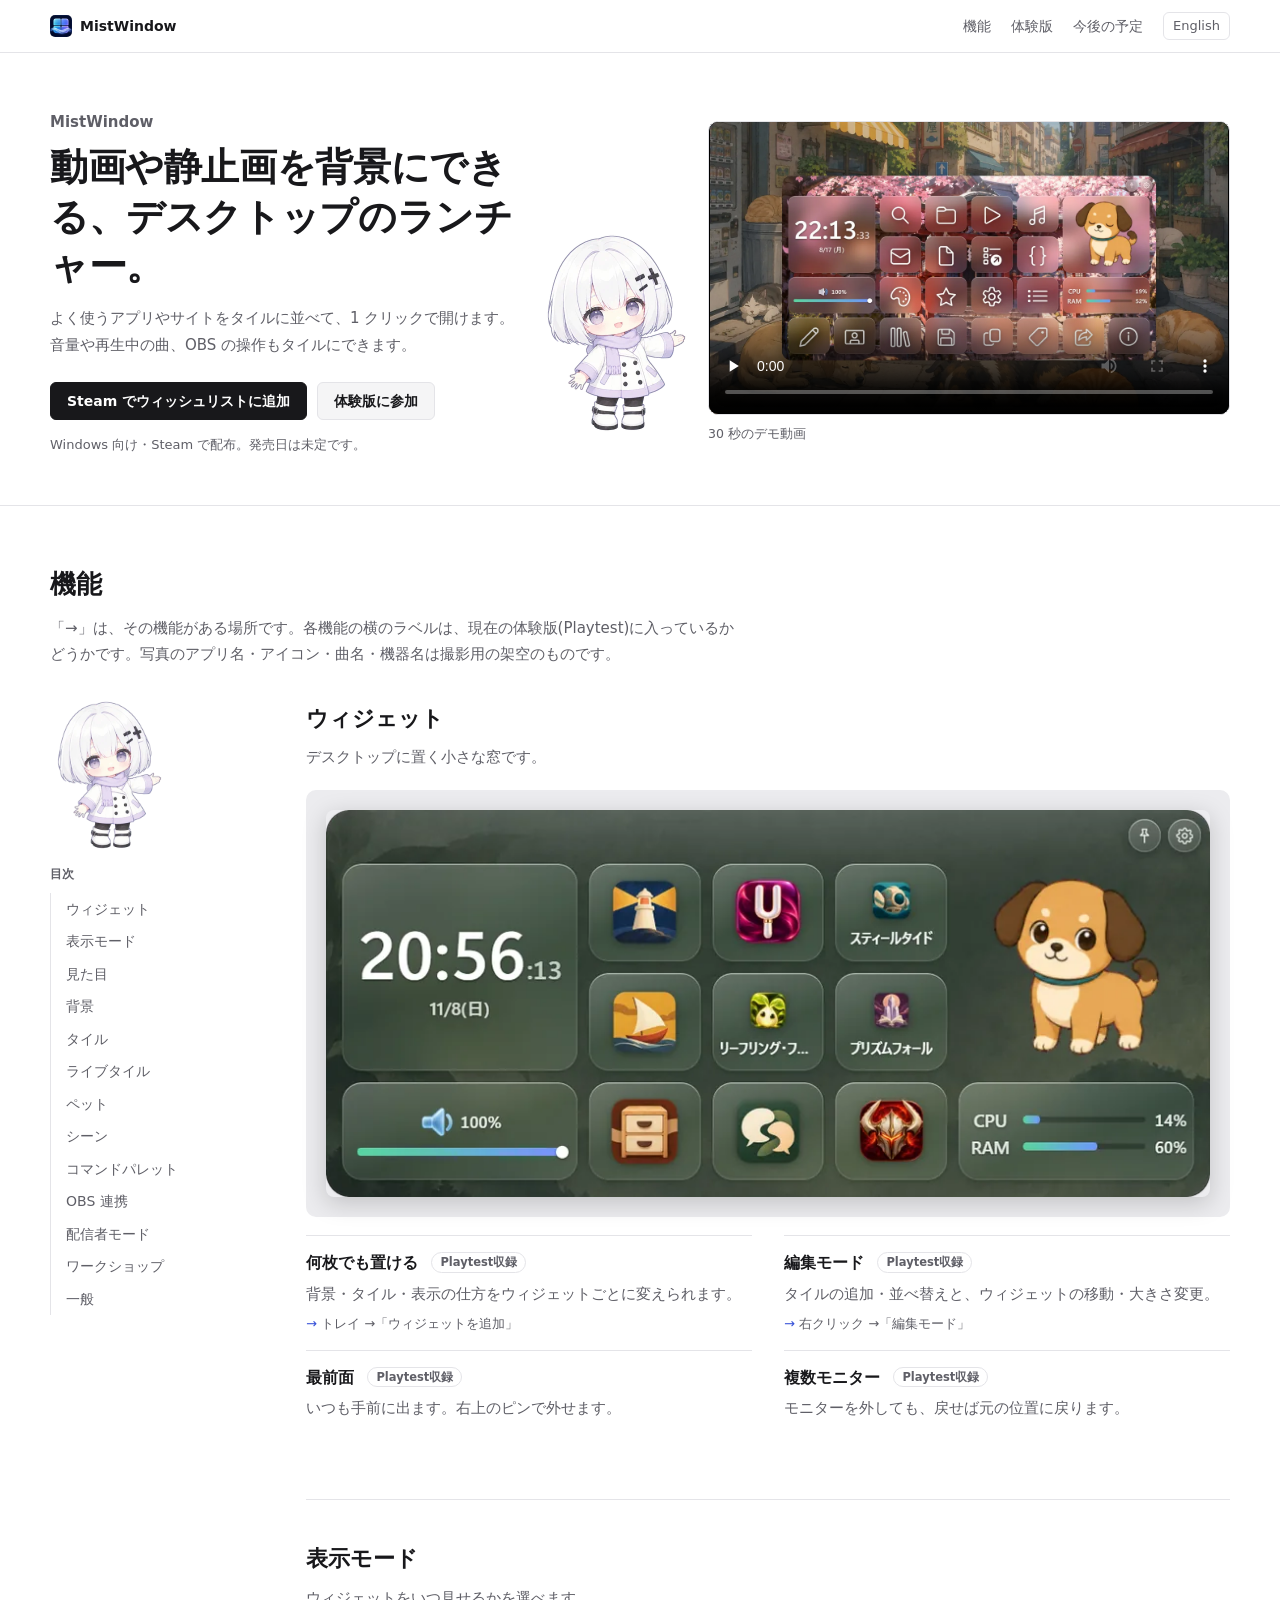
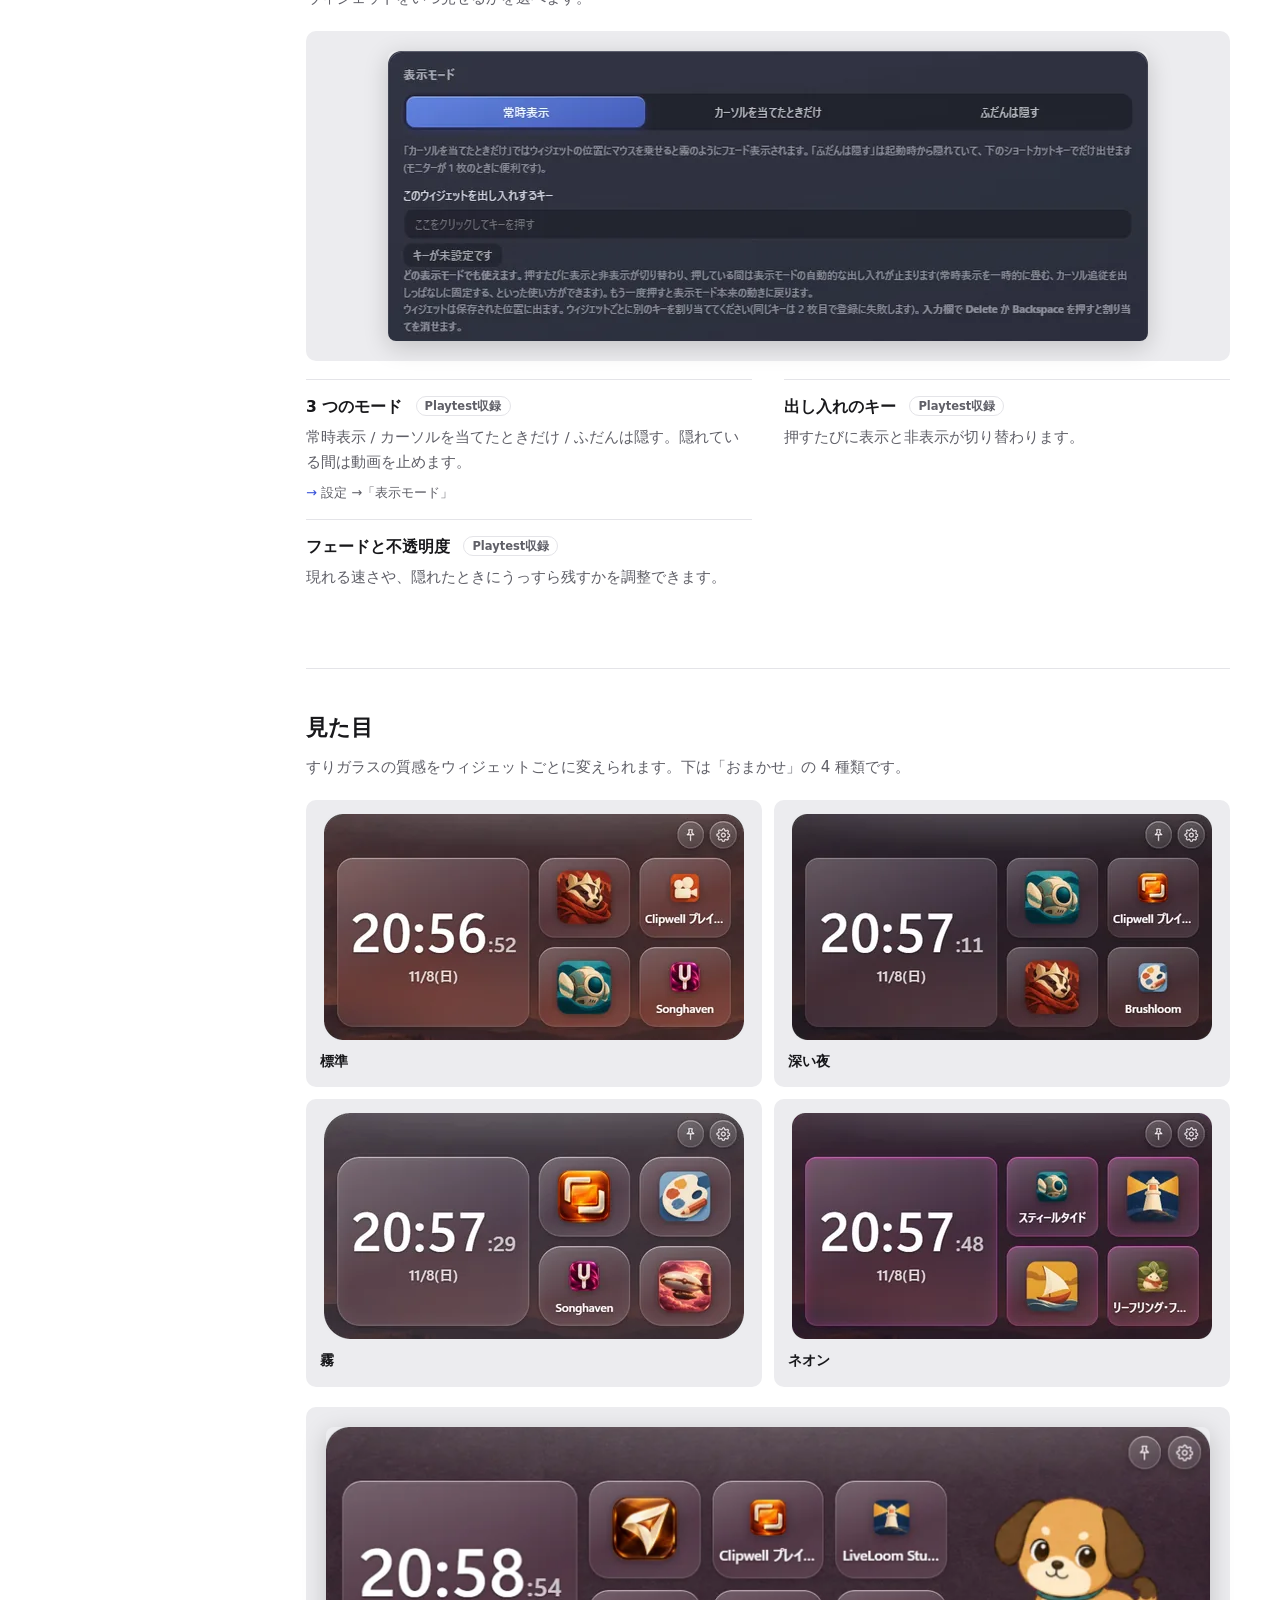
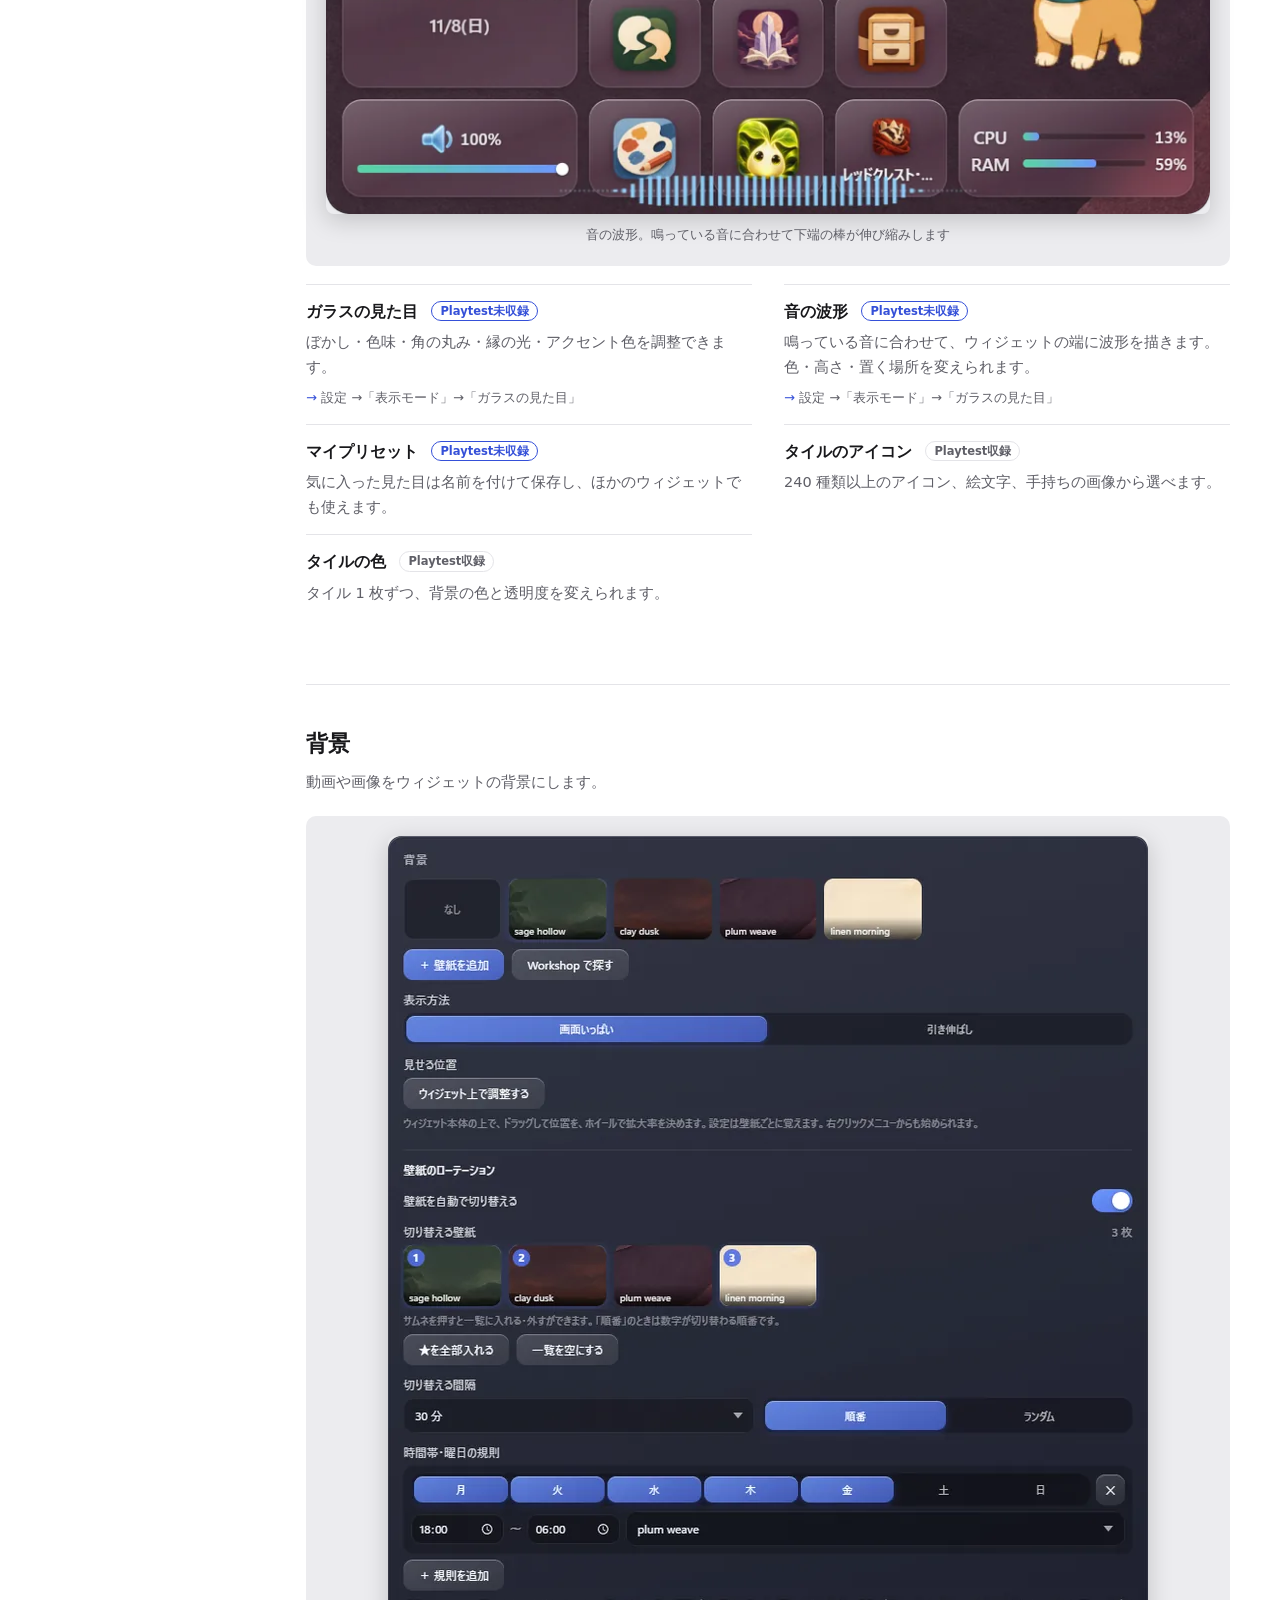
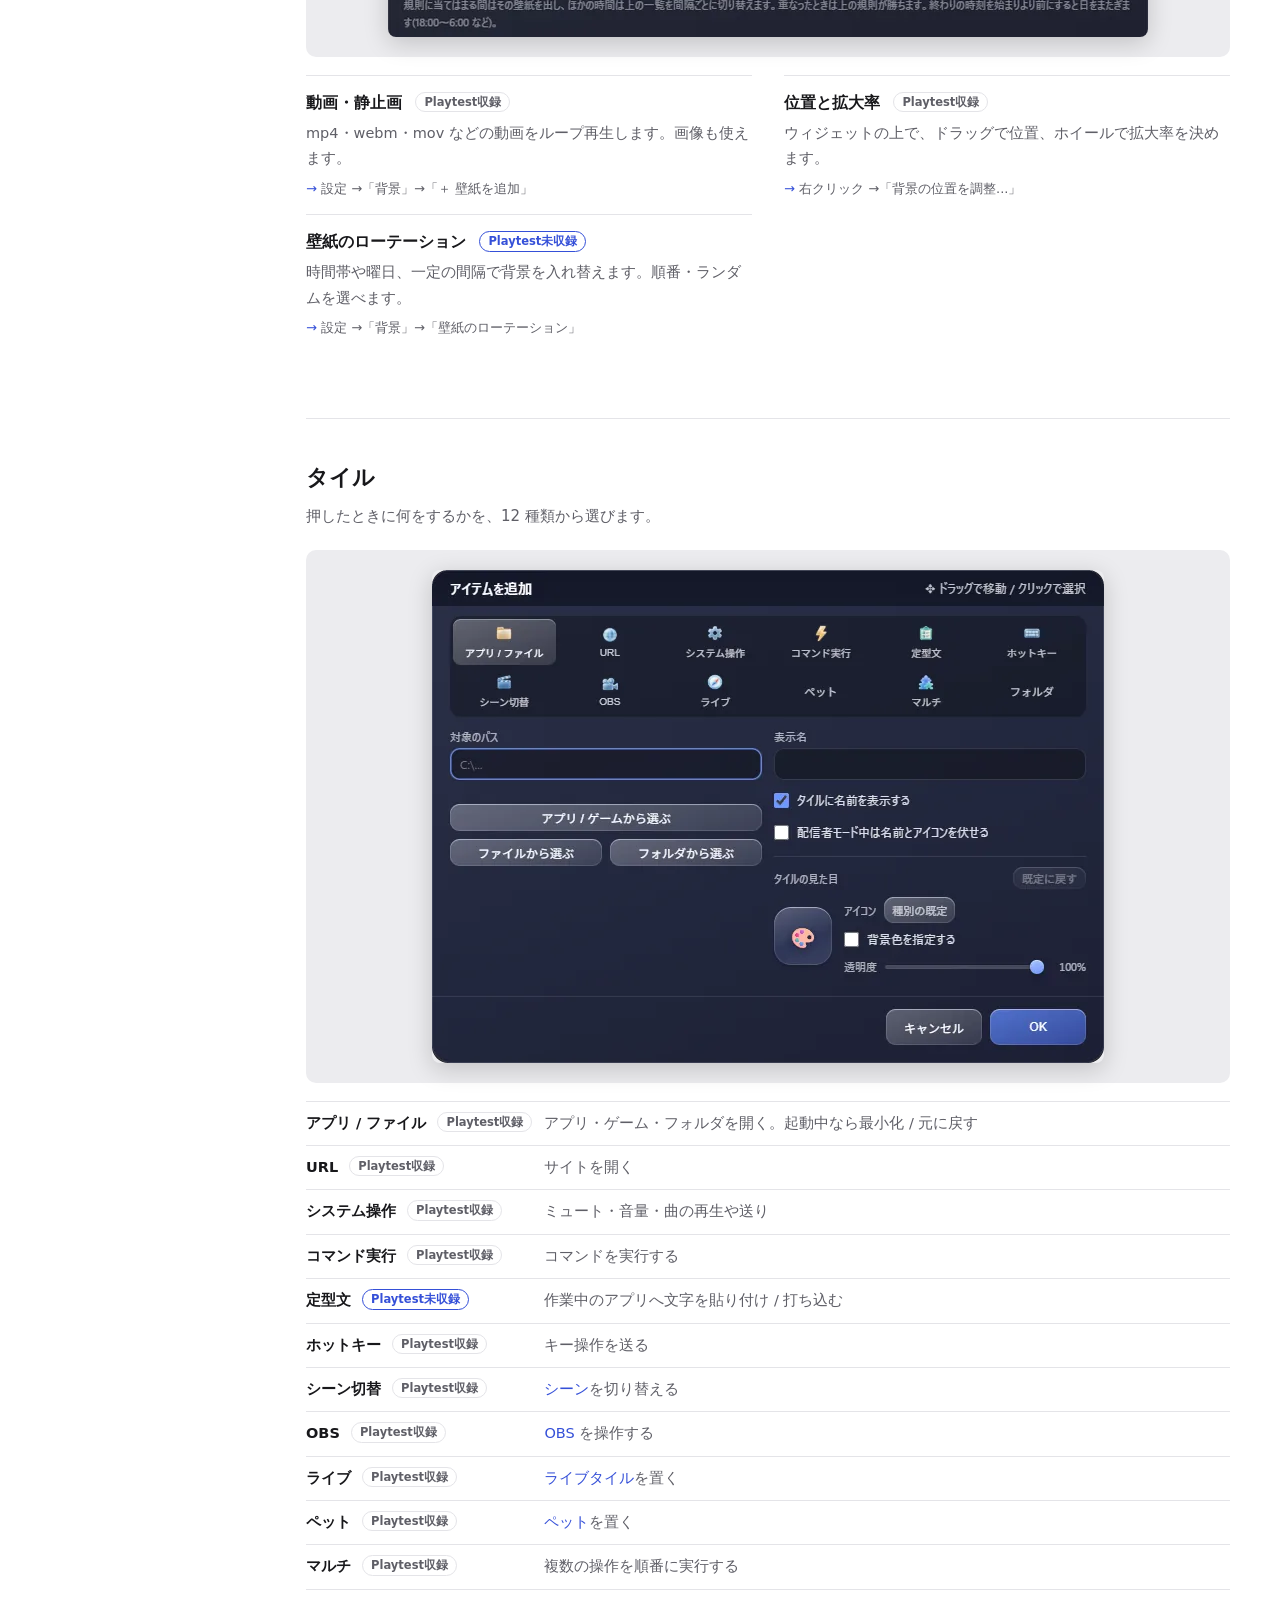
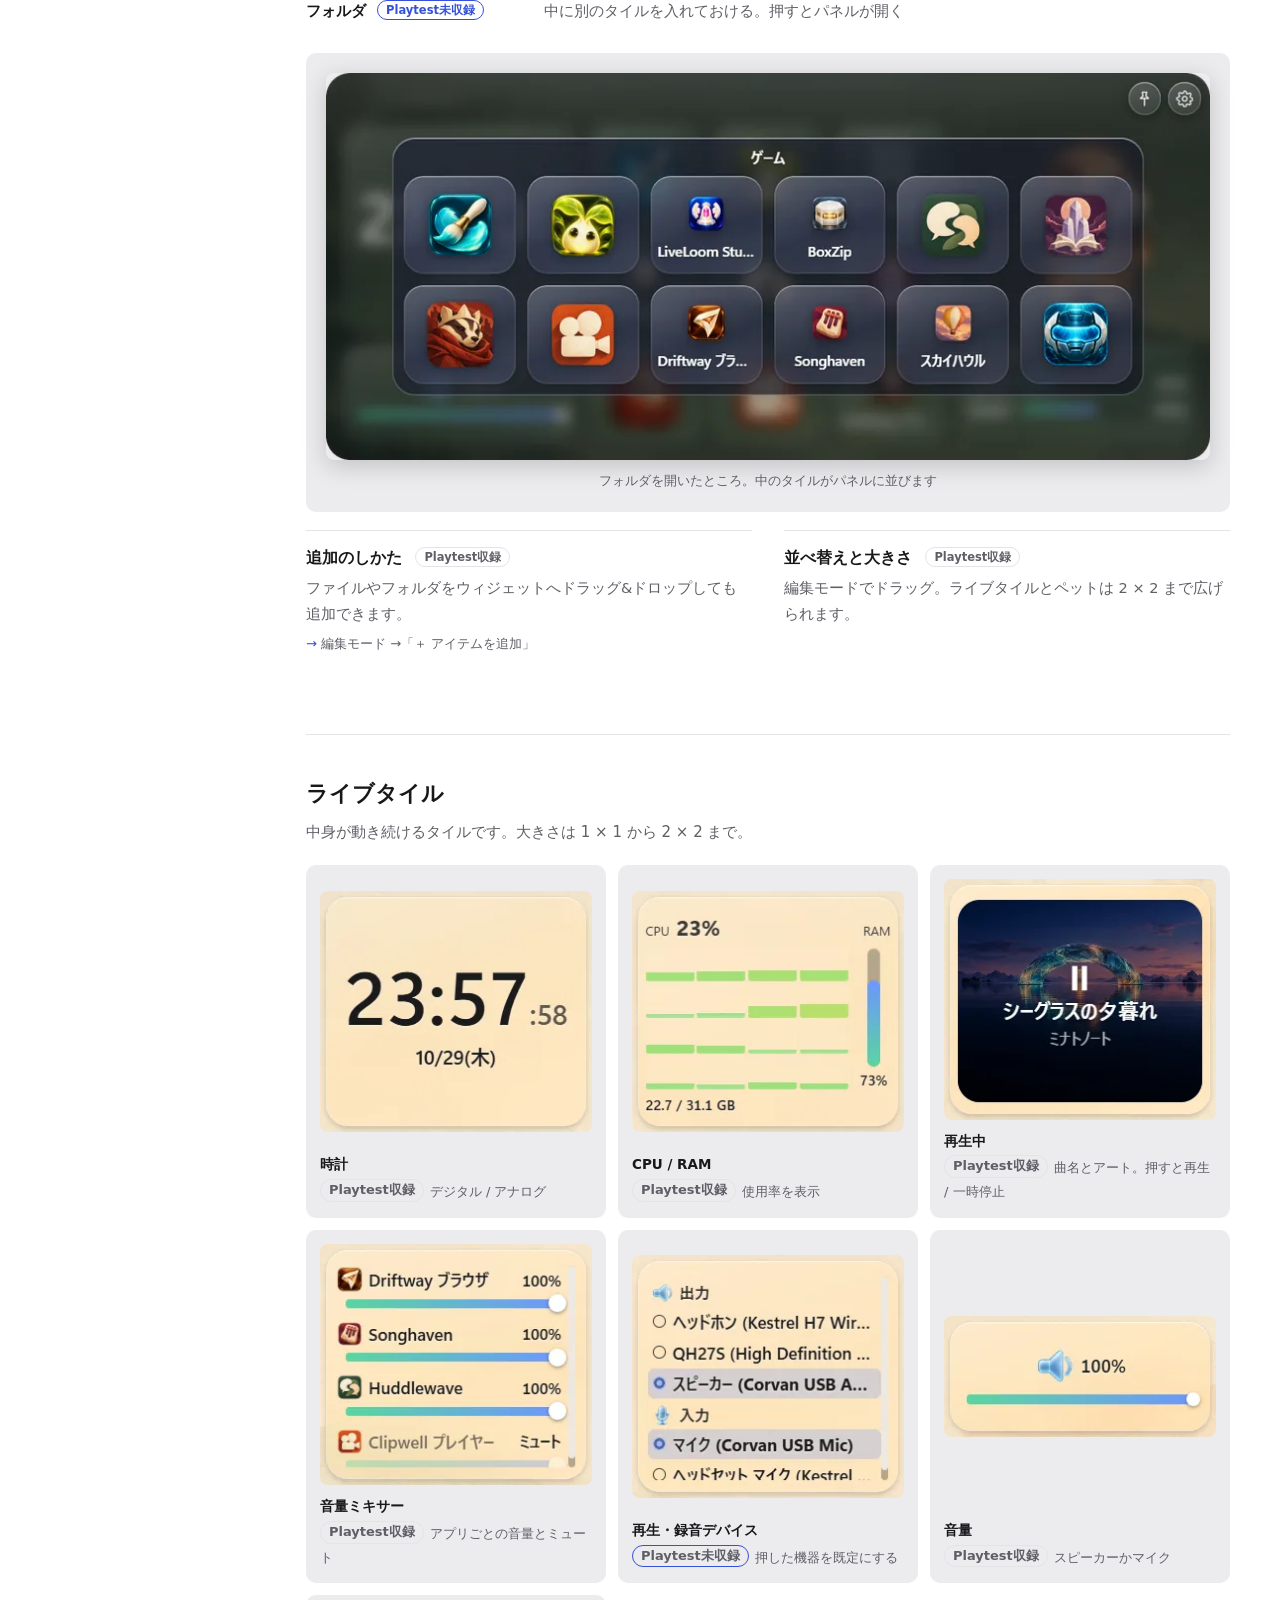
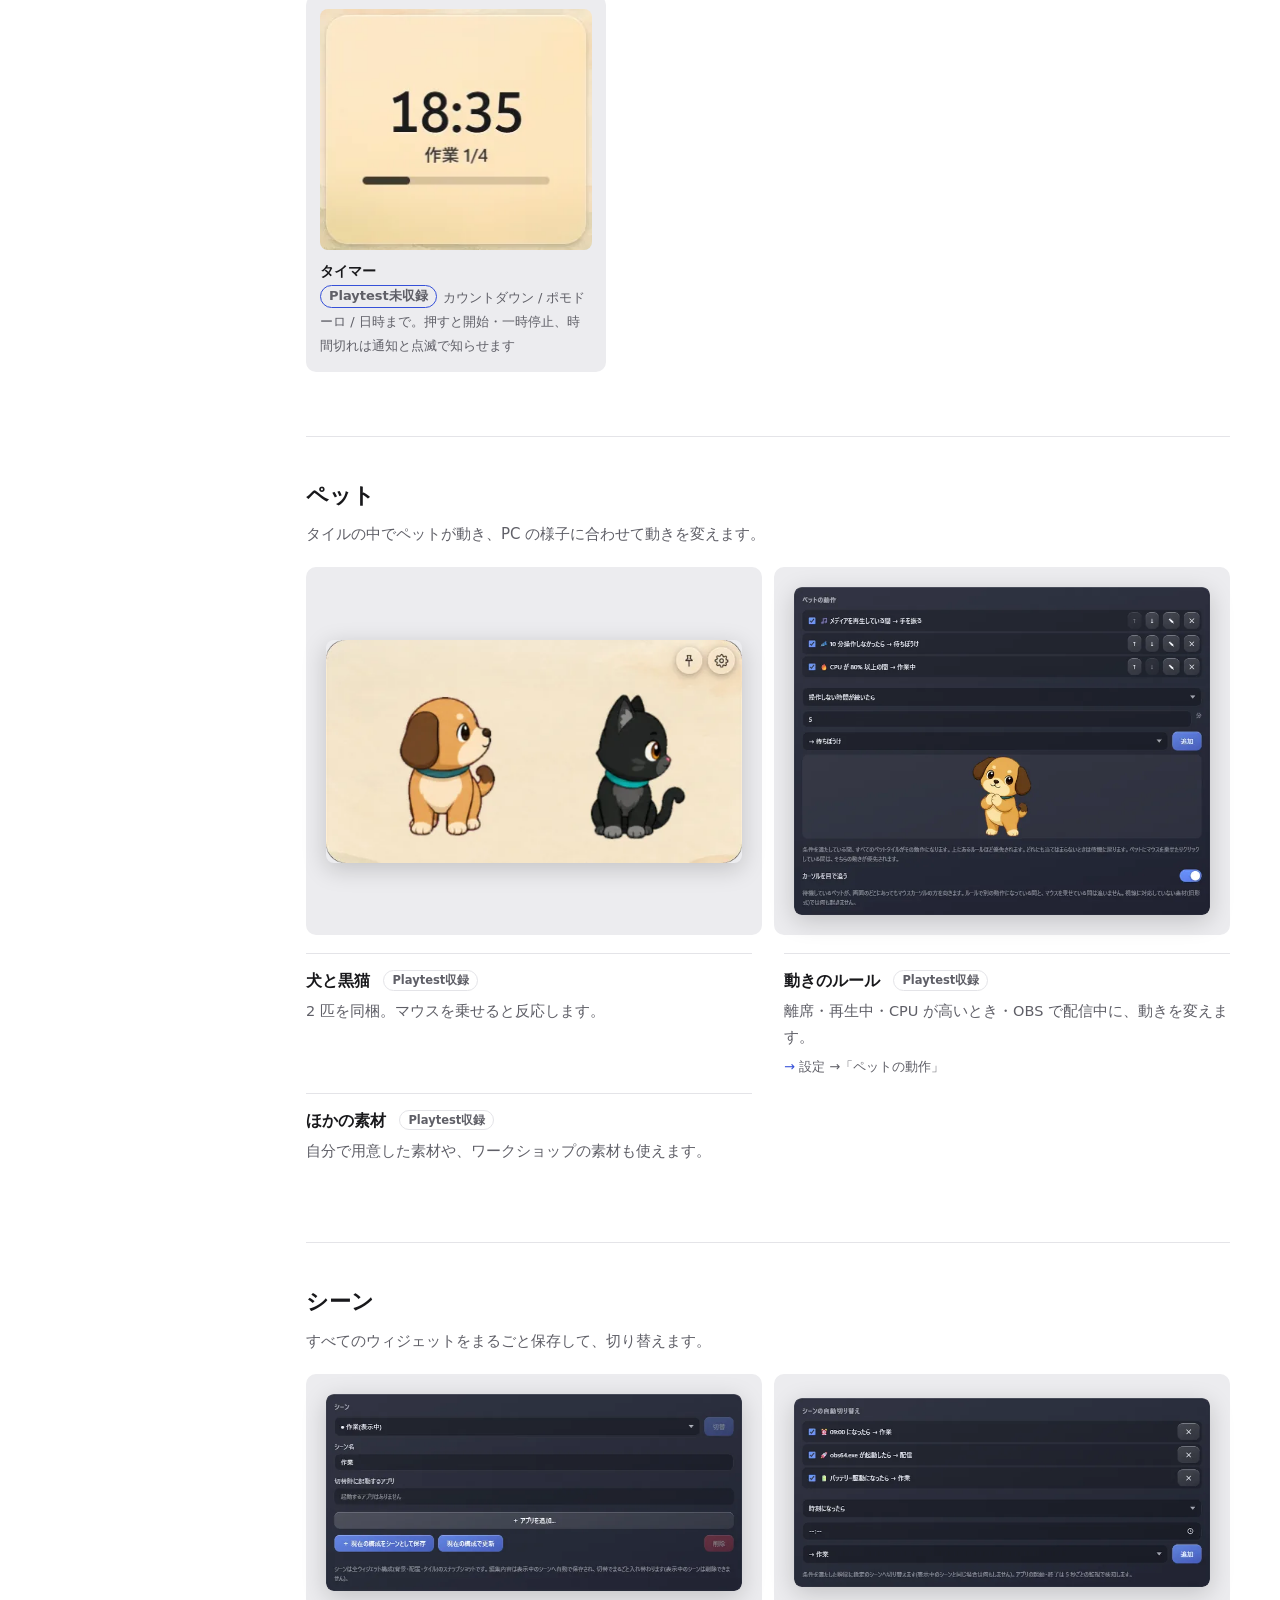
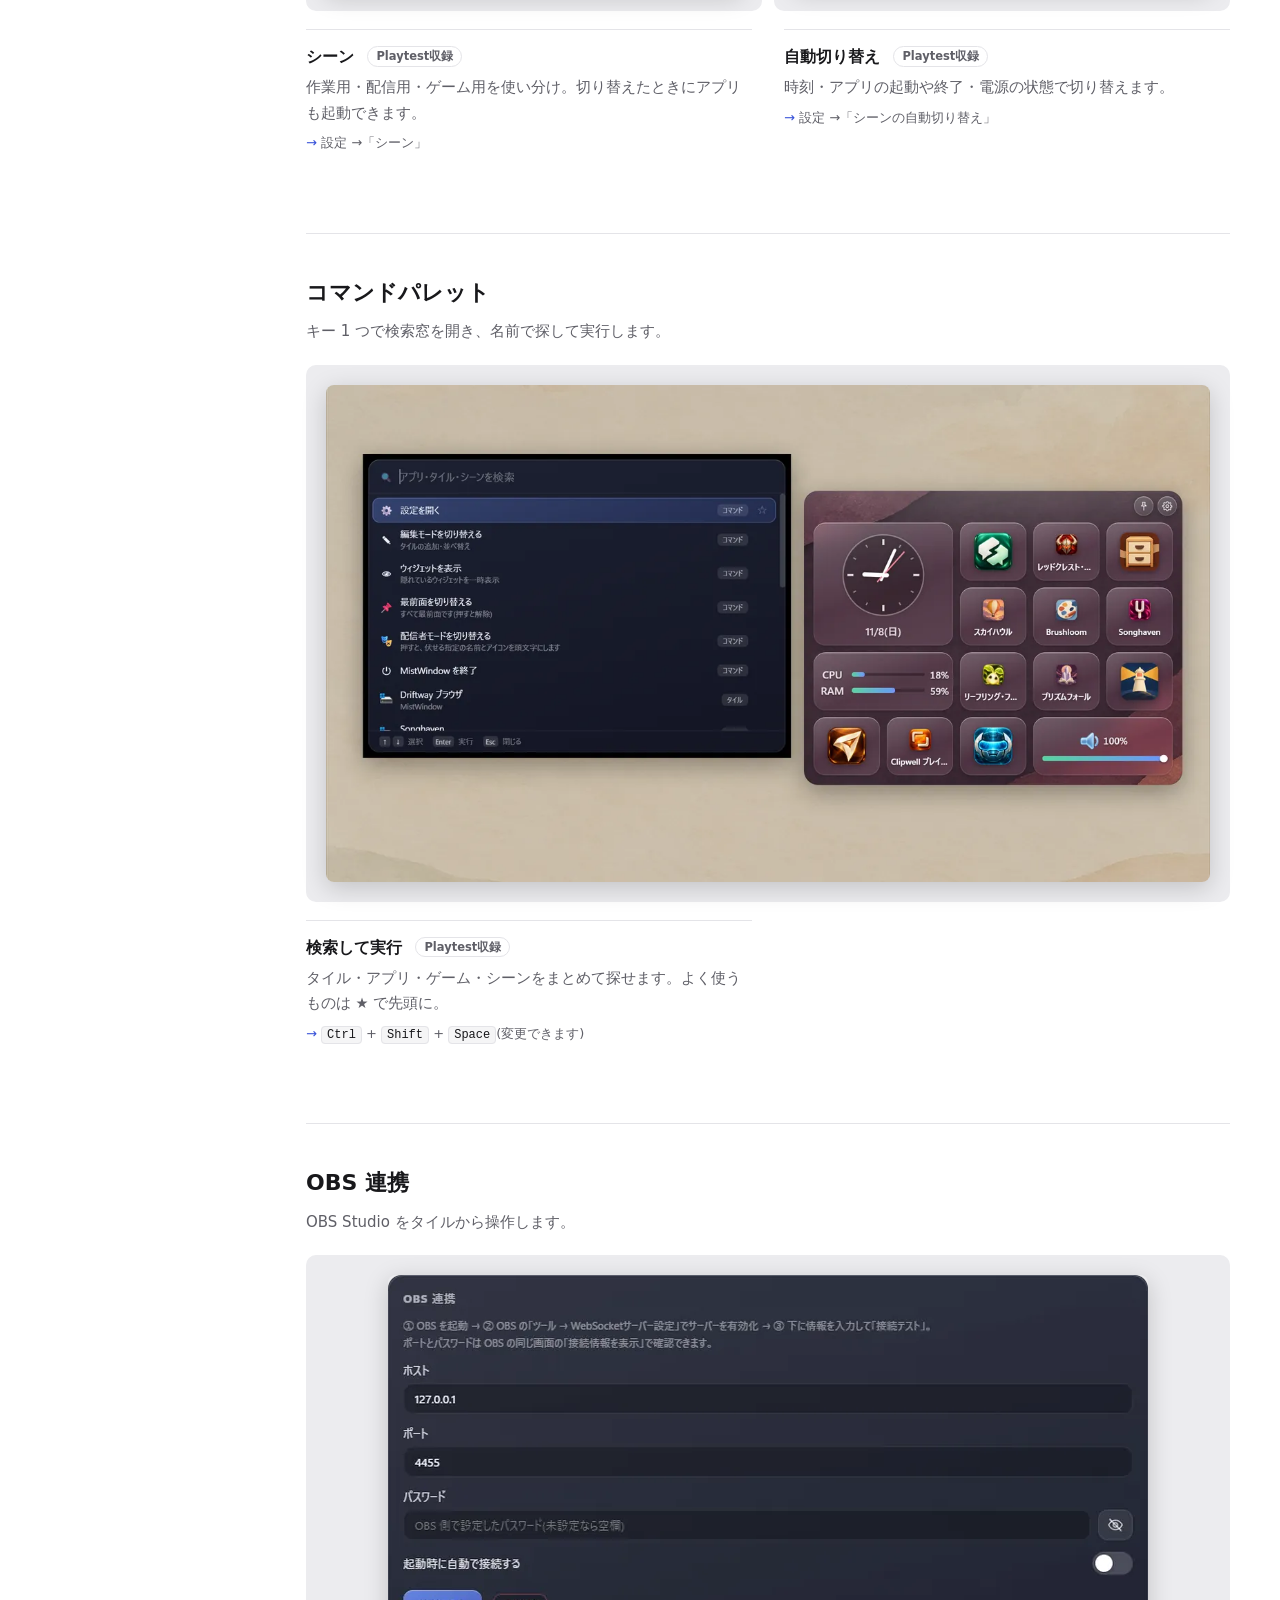
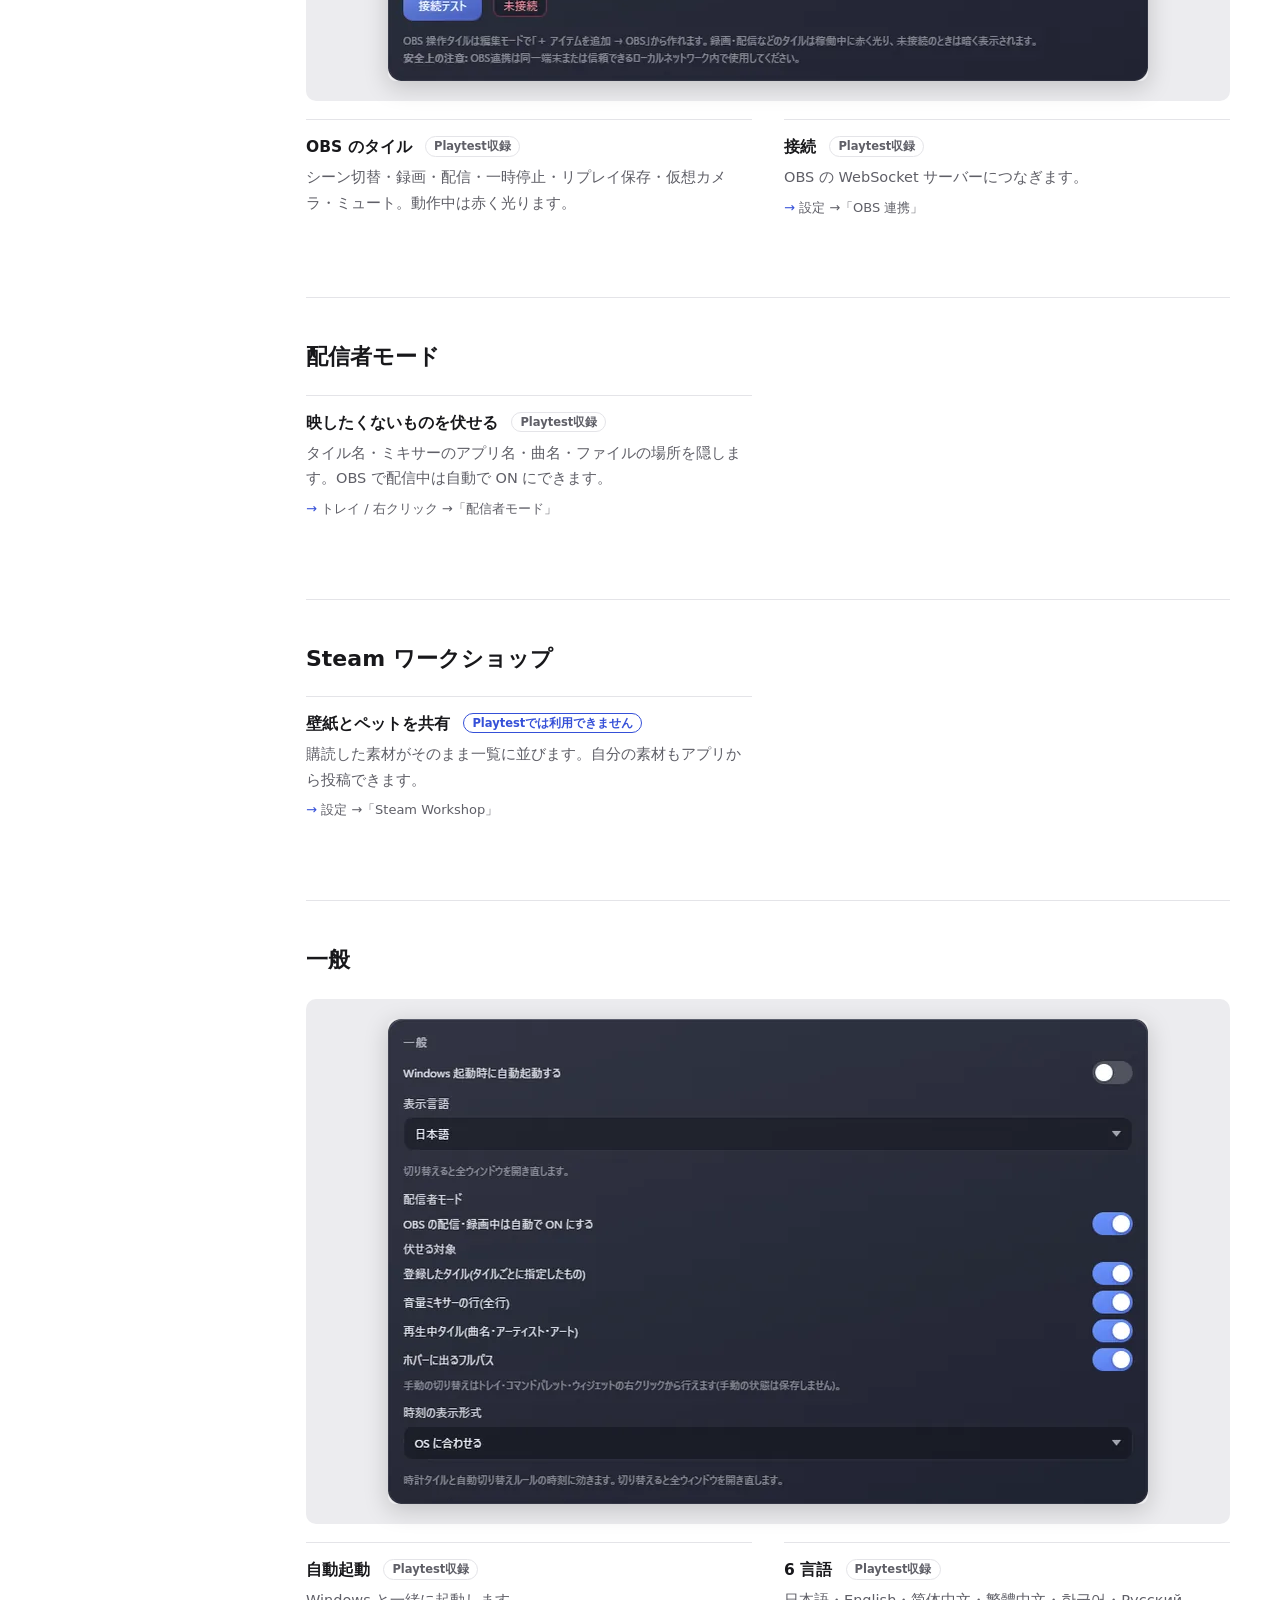
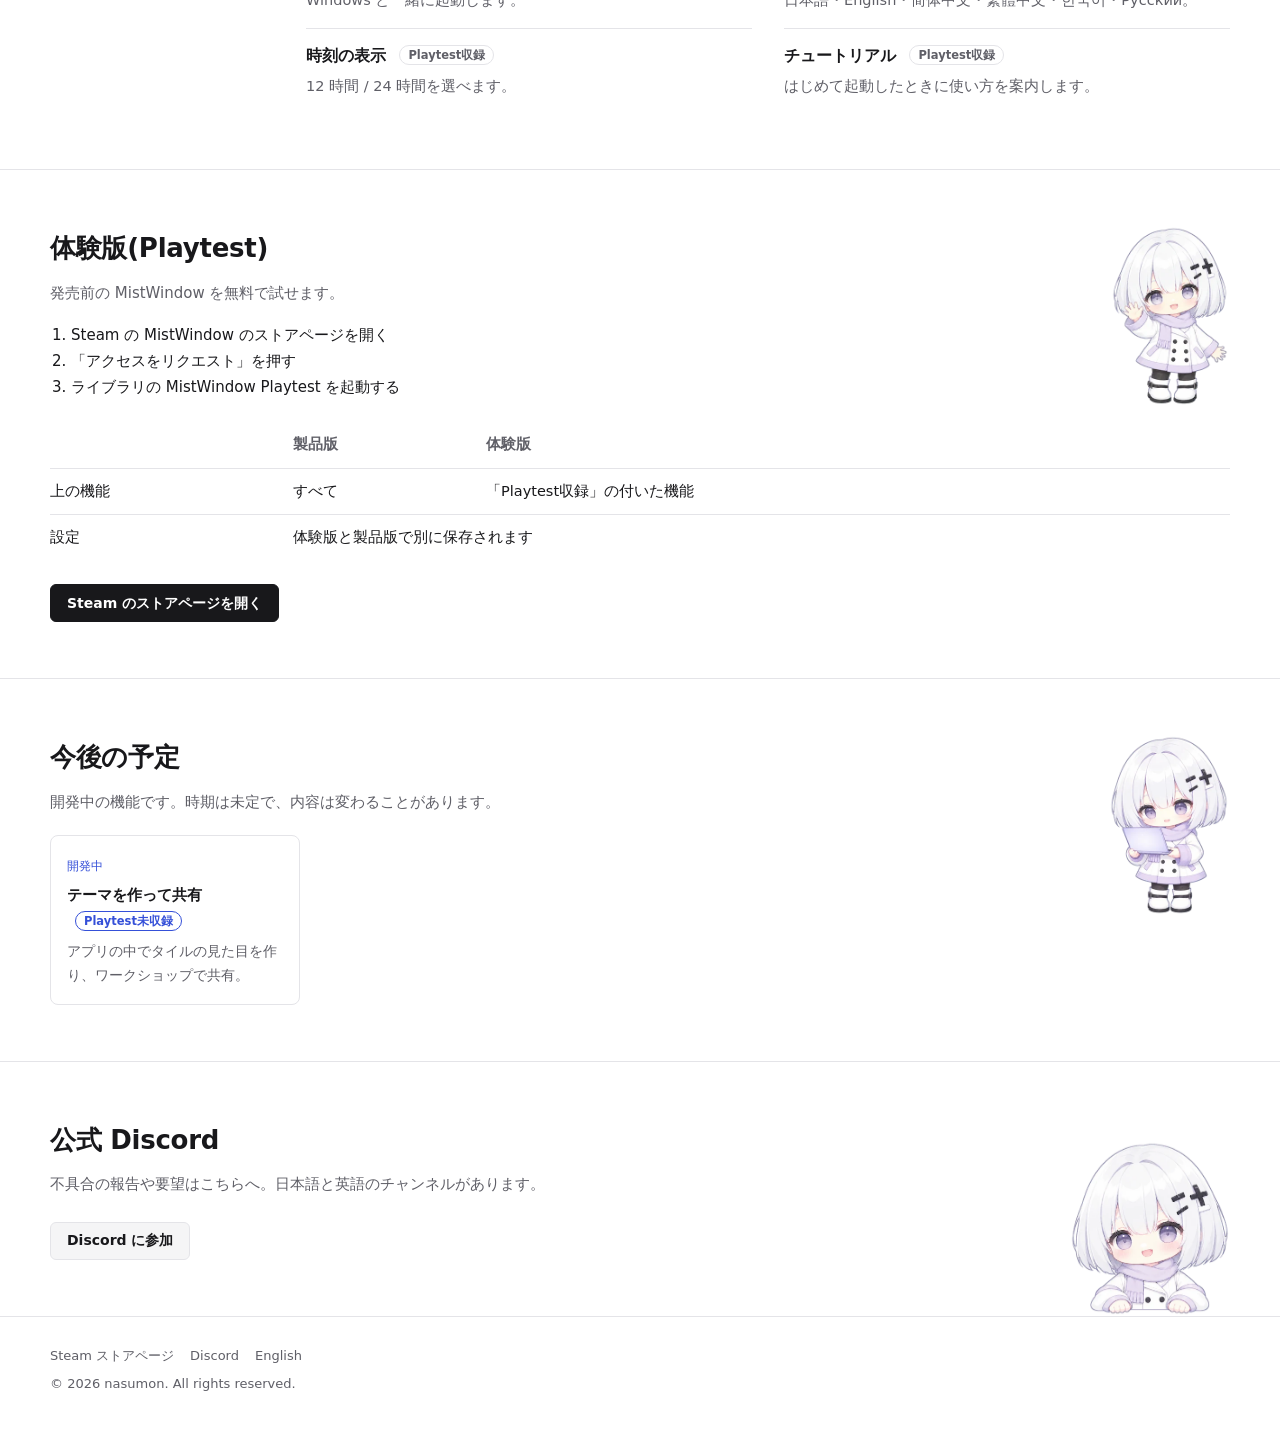
==== commit 781c6d6b: "Update site from MistWindow b50dcbe" ====
--- a/ja/index.html
+++ b/ja/index.html
@@ -14,7 +14,7 @@
 <meta name="twitter:card" content="summary_large_image">
 <link rel="alternate" hreflang="en" href="../en/">
 <link rel="icon" href="../assets/img/favicon.png">
-<link rel="stylesheet" href="../assets/site.css?v=4">
+<link rel="stylesheet" href="../assets/site.css?v=5">
 <script>
   // なすもんの衣装を見た月の季節に合わせる(?season=spring などで上書き。JS が無ければ基本服)
   (function () {
@@ -67,7 +67,7 @@
 <section class="section" id="features">
   <div class="wrap">
     <h2 class="section-title">機能</h2>
-    <p class="section-lead">「→」は、その機能がある場所です。</p>
+    <p class="section-lead">「→」は、その機能がある場所です。各機能の横のラベルは、現在の体験版(Playtest)に入っているかどうかです。写真のアプリ名・アイコン・曲名・機器名は撮影用の架空のものです。</p>
 
     <div class="doc">
       <nav class="toc" aria-label="機能の目次">
@@ -95,23 +95,23 @@
 <section class="cat" id="widget">
   <h2 class="cat-title">ウィジェット</h2>
   <p class="cat-lead">デスクトップに置く小さな窓です。</p>
-  <figure class="shot"><img src="../assets/img/shot-launcher-ja-v2.webp" alt="時計・アイコン・音量・CPU とペットのタイルが並んだウィジェット" width="900" height="394" loading="lazy"></figure>
-  <div class="feats">
-    <article class="feat" id="f-widgets"><h3>何枚でも置ける</h3><p>背景・タイル・表示の仕方をウィジェットごとに変えられます。</p><p class="where">トレイ →「ウィジェットを追加」</p></article>
-    <article class="feat" id="f-edit-mode"><h3>編集モード</h3><p>タイルの追加・並べ替えと、ウィジェットの移動・大きさ変更。</p><p class="where">右クリック →「編集モード」</p></article>
-    <article class="feat" id="f-always-on-top"><h3>最前面</h3><p>いつも手前に出ます。右上のピンで外せます。</p></article>
-    <article class="feat" id="f-monitors"><h3>複数モニター</h3><p>モニターを外しても、戻せば元の位置に戻ります。</p></article>
+  <figure class="shot"><img src="../assets/img/shot-launcher-ja-v5.webp" alt="時計・アイコン・音量・CPU とペットのタイルが並んだウィジェット" width="900" height="394" loading="lazy"></figure>
+  <div class="feats">
+    <article class="feat" id="f-widgets"><h3>何枚でも置ける <span class="pt">Playtest収録</span></h3><p>背景・タイル・表示の仕方をウィジェットごとに変えられます。</p><p class="where">トレイ →「ウィジェットを追加」</p></article>
+    <article class="feat" id="f-edit-mode"><h3>編集モード <span class="pt">Playtest収録</span></h3><p>タイルの追加・並べ替えと、ウィジェットの移動・大きさ変更。</p><p class="where">右クリック →「編集モード」</p></article>
+    <article class="feat" id="f-always-on-top"><h3>最前面 <span class="pt">Playtest収録</span></h3><p>いつも手前に出ます。右上のピンで外せます。</p></article>
+    <article class="feat" id="f-monitors"><h3>複数モニター <span class="pt">Playtest収録</span></h3><p>モニターを外しても、戻せば元の位置に戻ります。</p></article>
   </div>
 </section>
 
 <section class="cat" id="display">
   <h2 class="cat-title">表示モード</h2>
   <p class="cat-lead">ウィジェットをいつ見せるかを選べます。</p>
-  <figure class="shot"><img src="../assets/img/shot-settings-display-ja-v2.webp" alt="設定画面の表示モード。常時表示・カーソルを当てたときだけ・ふだんは隠す" width="760" height="290" loading="lazy"></figure>
-  <div class="feats">
-    <article class="feat" id="f-display-mode"><h3>3 つのモード</h3><p>常時表示 / カーソルを当てたときだけ / ふだんは隠す。隠れている間は動画を止めます。</p><p class="where">設定 →「表示モード」</p></article>
-    <article class="feat" id="f-widget-hotkey"><h3>出し入れのキー</h3><p>押すたびに表示と非表示が切り替わります。</p></article>
-    <article class="feat" id="f-fade"><h3>フェードと不透明度</h3><p>現れる速さや、隠れたときにうっすら残すかを調整できます。</p></article>
+  <figure class="shot"><img src="../assets/img/shot-settings-display-ja-v5.webp" alt="設定画面の表示モード。常時表示・カーソルを当てたときだけ・ふだんは隠す" width="760" height="290" loading="lazy"></figure>
+  <div class="feats">
+    <article class="feat" id="f-display-mode"><h3>3 つのモード <span class="pt">Playtest収録</span></h3><p>常時表示 / カーソルを当てたときだけ / ふだんは隠す。隠れている間は動画を止めます。</p><p class="where">設定 →「表示モード」</p></article>
+    <article class="feat" id="f-widget-hotkey"><h3>出し入れのキー <span class="pt">Playtest収録</span></h3><p>押すたびに表示と非表示が切り替わります。</p></article>
+    <article class="feat" id="f-fade"><h3>フェードと不透明度 <span class="pt">Playtest収録</span></h3><p>現れる速さや、隠れたときにうっすら残すかを調整できます。</p></article>
   </div>
 </section>
 
@@ -119,49 +119,54 @@
   <h2 class="cat-title">見た目</h2>
   <p class="cat-lead">すりガラスの質感をウィジェットごとに変えられます。下は「おまかせ」の 4 種類です。</p>
   <div class="gallery gallery-looks">
-    <figure><img src="../assets/img/shot-look-standard-ja-v2.webp" alt="" width="420" height="226" loading="lazy"><figcaption><b>標準</b></figcaption></figure>
-    <figure><img src="../assets/img/shot-look-night-ja-v2.webp" alt="" width="420" height="226" loading="lazy"><figcaption><b>深い夜</b></figcaption></figure>
-    <figure><img src="../assets/img/shot-look-mist-ja-v2.webp" alt="" width="420" height="226" loading="lazy"><figcaption><b>霧</b></figcaption></figure>
-    <figure><img src="../assets/img/shot-look-neon-ja-v2.webp" alt="" width="420" height="226" loading="lazy"><figcaption><b>ネオン</b></figcaption></figure>
-  </div>
-  <div class="feats">
-    <article class="feat" id="f-glass"><h3>ガラスの見た目</h3><p>ぼかし・色味・角の丸み・縁の光・アクセント色を調整できます。</p><p class="where">設定 →「表示モード」→「ガラスの見た目」</p></article>
-    <article class="feat" id="f-look-presets"><h3>マイプリセット</h3><p>気に入った見た目は名前を付けて保存し、ほかのウィジェットでも使えます。</p></article>
-    <article class="feat" id="f-icons"><h3>タイルのアイコン</h3><p>240 種類以上のアイコン、絵文字、手持ちの画像から選べます。</p></article>
-    <article class="feat" id="f-tile-style"><h3>タイルの色</h3><p>タイル 1 枚ずつ、背景の色と透明度を変えられます。</p></article>
+    <figure><img src="../assets/img/shot-look-standard-ja-v5.webp" alt="" width="420" height="226" loading="lazy"><figcaption><b>標準</b></figcaption></figure>
+    <figure><img src="../assets/img/shot-look-night-ja-v5.webp" alt="" width="420" height="226" loading="lazy"><figcaption><b>深い夜</b></figcaption></figure>
+    <figure><img src="../assets/img/shot-look-mist-ja-v5.webp" alt="" width="420" height="226" loading="lazy"><figcaption><b>霧</b></figcaption></figure>
+    <figure><img src="../assets/img/shot-look-neon-ja-v5.webp" alt="" width="420" height="226" loading="lazy"><figcaption><b>ネオン</b></figcaption></figure>
+  </div>
+  <figure class="shot"><img src="../assets/img/shot-audio-wave-ja-v5.webp" alt="ウィジェットの下端に、鳴っている音に合わせた水色の波形が出ている" width="900" height="394" loading="lazy"><figcaption>音の波形。鳴っている音に合わせて下端の棒が伸び縮みします</figcaption></figure>
+  <div class="feats">
+    <article class="feat" id="f-glass"><h3>ガラスの見た目 <span class="pt pt-no">Playtest未収録</span></h3><p>ぼかし・色味・角の丸み・縁の光・アクセント色を調整できます。</p><p class="where">設定 →「表示モード」→「ガラスの見た目」</p></article>
+    <article class="feat" id="f-audio-wave"><h3>音の波形 <span class="pt pt-no">Playtest未収録</span></h3><p>鳴っている音に合わせて、ウィジェットの端に波形を描きます。色・高さ・置く場所を変えられます。</p><p class="where">設定 →「表示モード」→「ガラスの見た目」</p></article>
+    <article class="feat" id="f-look-presets"><h3>マイプリセット <span class="pt pt-no">Playtest未収録</span></h3><p>気に入った見た目は名前を付けて保存し、ほかのウィジェットでも使えます。</p></article>
+    <article class="feat" id="f-icons"><h3>タイルのアイコン <span class="pt">Playtest収録</span></h3><p>240 種類以上のアイコン、絵文字、手持ちの画像から選べます。</p></article>
+    <article class="feat" id="f-tile-style"><h3>タイルの色 <span class="pt">Playtest収録</span></h3><p>タイル 1 枚ずつ、背景の色と透明度を変えられます。</p></article>
   </div>
 </section>
 
 <section class="cat" id="background">
   <h2 class="cat-title">背景</h2>
   <p class="cat-lead">動画や画像をウィジェットの背景にします。</p>
-  <figure class="shot"><img src="../assets/img/shot-settings-background-ja-v2.webp" alt="設定画面の背景。壁紙のサムネイルが並ぶ" width="760" height="308" loading="lazy"></figure>
-  <div class="feats">
-    <article class="feat" id="f-wallpaper"><h3>動画・静止画</h3><p>mp4・webm・mov などの動画をループ再生します。画像も使えます。</p><p class="where">設定 →「背景」→「＋ 壁紙を追加」</p></article>
-    <article class="feat" id="f-bg-adjust"><h3>位置と拡大率</h3><p>ウィジェットの上で、ドラッグで位置、ホイールで拡大率を決めます。</p><p class="where">右クリック →「背景の位置を調整...」</p></article>
+  <figure class="shot"><img src="../assets/img/shot-settings-background-ja-v5.webp" alt="設定画面の背景。壁紙のサムネイルと、壁紙のローテーションの設定が並ぶ" width="760" height="801" loading="lazy"></figure>
+  <div class="feats">
+    <article class="feat" id="f-wallpaper"><h3>動画・静止画 <span class="pt">Playtest収録</span></h3><p>mp4・webm・mov などの動画をループ再生します。画像も使えます。</p><p class="where">設定 →「背景」→「＋ 壁紙を追加」</p></article>
+    <article class="feat" id="f-bg-adjust"><h3>位置と拡大率 <span class="pt">Playtest収録</span></h3><p>ウィジェットの上で、ドラッグで位置、ホイールで拡大率を決めます。</p><p class="where">右クリック →「背景の位置を調整...」</p></article>
+    <article class="feat" id="f-wallpaper-rotation"><h3>壁紙のローテーション <span class="pt pt-no">Playtest未収録</span></h3><p>時間帯や曜日、一定の間隔で背景を入れ替えます。順番・ランダムを選べます。</p><p class="where">設定 →「背景」→「壁紙のローテーション」</p></article>
   </div>
 </section>
 
 <section class="cat" id="tiles">
   <h2 class="cat-title">タイル</h2>
   <p class="cat-lead">押したときに何をするかを、12 種類から選びます。</p>
-  <figure class="shot"><img src="../assets/img/shot-item-dialog-ja-v2.webp" alt="アイテムを追加する画面" width="672" height="493" loading="lazy"></figure>
+  <figure class="shot"><img src="../assets/img/shot-item-dialog-ja-v5.webp" alt="アイテムを追加する画面" width="672" height="493" loading="lazy"></figure>
   <table class="kinds">
-    <tr id="f-tile-app"><th>アプリ / ファイル</th><td>アプリ・ゲーム・フォルダを開く。起動中なら最小化 / 元に戻す</td></tr>
-    <tr id="f-tile-url"><th>URL</th><td>サイトを開く</td></tr>
-    <tr id="f-tile-action"><th>システム操作</th><td>ミュート・音量・曲の再生や送り</td></tr>
-    <tr id="f-tile-command"><th>コマンド実行</th><td>コマンドを実行する</td></tr>
-    <tr id="f-tile-snippet"><th>定型文</th><td>作業中のアプリへ文字を貼り付け / 打ち込む</td></tr>
-    <tr id="f-tile-hotkey"><th>ホットキー</th><td>キー操作を送る</td></tr>
-    <tr id="f-tile-scene"><th>シーン切替</th><td><a href="#scenes">シーン</a>を切り替える</td></tr>
-    <tr><th>OBS</th><td><a href="#obs">OBS</a> を操作する</td></tr>
-    <tr><th>ライブ</th><td><a href="#live">ライブタイル</a>を置く</td></tr>
-    <tr><th>ペット</th><td><a href="#pet">ペット</a>を置く</td></tr>
-    <tr id="f-tile-multi"><th>マルチ</th><td>複数の操作を順番に実行する</td></tr>
+    <tr id="f-tile-app"><th>アプリ / ファイル <span class="pt">Playtest収録</span></th><td>アプリ・ゲーム・フォルダを開く。起動中なら最小化 / 元に戻す</td></tr>
+    <tr id="f-tile-url"><th>URL <span class="pt">Playtest収録</span></th><td>サイトを開く</td></tr>
+    <tr id="f-tile-action"><th>システム操作 <span class="pt">Playtest収録</span></th><td>ミュート・音量・曲の再生や送り</td></tr>
+    <tr id="f-tile-command"><th>コマンド実行 <span class="pt">Playtest収録</span></th><td>コマンドを実行する</td></tr>
+    <tr id="f-tile-snippet"><th>定型文 <span class="pt pt-no">Playtest未収録</span></th><td>作業中のアプリへ文字を貼り付け / 打ち込む</td></tr>
+    <tr id="f-tile-hotkey"><th>ホットキー <span class="pt">Playtest収録</span></th><td>キー操作を送る</td></tr>
+    <tr id="f-tile-scene"><th>シーン切替 <span class="pt">Playtest収録</span></th><td><a href="#scenes">シーン</a>を切り替える</td></tr>
+    <tr><th>OBS <span class="pt">Playtest収録</span></th><td><a href="#obs">OBS</a> を操作する</td></tr>
+    <tr><th>ライブ <span class="pt">Playtest収録</span></th><td><a href="#live">ライブタイル</a>を置く</td></tr>
+    <tr><th>ペット <span class="pt">Playtest収録</span></th><td><a href="#pet">ペット</a>を置く</td></tr>
+    <tr id="f-tile-multi"><th>マルチ <span class="pt">Playtest収録</span></th><td>複数の操作を順番に実行する</td></tr>
+    <tr id="f-tile-folder"><th>フォルダ <span class="pt pt-no">Playtest未収録</span></th><td>中に別のタイルを入れておける。押すとパネルが開く</td></tr>
   </table>
-  <div class="feats">
-    <article class="feat" id="f-add-item"><h3>追加のしかた</h3><p>ファイルやフォルダをウィジェットへドラッグ&amp;ドロップしても追加できます。</p><p class="where">編集モード →「＋ アイテムを追加」</p></article>
-    <article class="feat" id="f-tile-layout"><h3>並べ替えと大きさ</h3><p>編集モードでドラッグ。ライブタイルとペットは 2 × 2 まで広げられます。</p></article>
+  <figure class="shot"><img src="../assets/img/shot-folder-ja-v5.webp" alt="フォルダタイルを押して、中のタイル 12 枚が並んだパネルを開いたところ" width="900" height="394" loading="lazy"><figcaption>フォルダを開いたところ。中のタイルがパネルに並びます</figcaption></figure>
+  <div class="feats">
+    <article class="feat" id="f-add-item"><h3>追加のしかた <span class="pt">Playtest収録</span></h3><p>ファイルやフォルダをウィジェットへドラッグ&amp;ドロップしても追加できます。</p><p class="where">編集モード →「＋ アイテムを追加」</p></article>
+    <article class="feat" id="f-tile-layout"><h3>並べ替えと大きさ <span class="pt">Playtest収録</span></h3><p>編集モードでドラッグ。ライブタイルとペットは 2 × 2 まで広げられます。</p></article>
   </div>
 </section>
 
@@ -169,27 +174,27 @@
   <h2 class="cat-title">ライブタイル</h2>
   <p class="cat-lead">中身が動き続けるタイルです。大きさは 1 × 1 から 2 × 2 まで。</p>
   <div class="gallery">
-    <figure><img src="../assets/img/shot-live-clock-ja-v2.webp" alt="" width="275" height="243" loading="lazy"><figcaption><b>時計</b><span>デジタル / アナログ</span></figcaption></figure>
-    <figure><img src="../assets/img/shot-live-sysmon-ja-v2.webp" alt="" width="274" height="243" loading="lazy"><figcaption><b>CPU / RAM</b><span>使用率を表示</span></figcaption></figure>
-    <figure><img src="../assets/img/shot-live-nowplaying-ja-v2.webp" alt="" width="275" height="243" loading="lazy"><figcaption><b>再生中</b><span>曲名とアート。押すと再生 / 一時停止</span></figcaption></figure>
-    <figure><img src="../assets/img/shot-live-mixer-ja-v2.webp" alt="" width="275" height="244" loading="lazy"><figcaption><b>音量ミキサー</b><span>アプリごとの音量とミュート</span></figcaption></figure>
-    <figure><img src="../assets/img/shot-live-devices-ja-v2.webp" alt="" width="274" height="244" loading="lazy"><figcaption><b>再生・録音デバイス</b><span>押した機器を既定にする</span></figcaption></figure>
-    <figure><img src="../assets/img/shot-live-volume-ja-v2.webp" alt="" width="275" height="122" loading="lazy"><figcaption><b>音量</b><span>スピーカーかマイク</span></figcaption></figure>
-  </div>
-  <p class="note">写真のアプリ名・曲名・機器名は撮影用の架空のものです。</p>
+    <figure><img src="../assets/img/shot-live-clock-ja-v2.webp" alt="" width="275" height="243" loading="lazy"><figcaption><b>時計</b><span class="pt">Playtest収録</span><span>デジタル / アナログ</span></figcaption></figure>
+    <figure><img src="../assets/img/shot-live-sysmon-ja-v2.webp" alt="" width="274" height="243" loading="lazy"><figcaption><b>CPU / RAM</b><span class="pt">Playtest収録</span><span>使用率を表示</span></figcaption></figure>
+    <figure><img src="../assets/img/shot-live-nowplaying-ja-v2.webp" alt="" width="275" height="243" loading="lazy"><figcaption><b>再生中</b><span class="pt">Playtest収録</span><span>曲名とアート。押すと再生 / 一時停止</span></figcaption></figure>
+    <figure><img src="../assets/img/shot-live-mixer-ja-v2.webp" alt="" width="275" height="244" loading="lazy"><figcaption><b>音量ミキサー</b><span class="pt">Playtest収録</span><span>アプリごとの音量とミュート</span></figcaption></figure>
+    <figure><img src="../assets/img/shot-live-devices-ja-v2.webp" alt="" width="274" height="244" loading="lazy"><figcaption><b>再生・録音デバイス</b><span class="pt pt-no">Playtest未収録</span><span>押した機器を既定にする</span></figcaption></figure>
+    <figure><img src="../assets/img/shot-live-volume-ja-v2.webp" alt="" width="275" height="122" loading="lazy"><figcaption><b>音量</b><span class="pt">Playtest収録</span><span>スピーカーかマイク</span></figcaption></figure>
+    <figure><img src="../assets/img/shot-live-timer-ja-v3.webp" alt="" width="275" height="243" loading="lazy"><figcaption><b>タイマー</b><span class="pt pt-no">Playtest未収録</span><span>カウントダウン / ポモドーロ / 日時まで。押すと開始・一時停止、時間切れは通知と点滅で知らせます</span></figcaption></figure>
+  </div>
 </section>
 
 <section class="cat" id="pet">
   <h2 class="cat-title">ペット</h2>
   <p class="cat-lead">タイルの中でペットが動き、PC の様子に合わせて動きを変えます。</p>
   <div class="shots-2">
-    <figure class="shot"><img src="../assets/img/shot-pet-ja-v2.webp" alt="犬と黒猫のペット" width="560" height="301" loading="lazy"></figure>
-    <figure class="shot"><img src="../assets/img/shot-settings-pet-rules-ja-v2.webp" alt="設定画面のペットの動作。条件と動きのルールが並ぶ" width="760" height="599" loading="lazy"></figure>
-  </div>
-  <div class="feats">
-    <article class="feat" id="f-pet-tile"><h3>犬と黒猫</h3><p>2 匹を同梱。マウスを乗せると反応します。</p></article>
-    <article class="feat" id="f-pet-rules"><h3>動きのルール</h3><p>離席・再生中・CPU が高いとき・OBS で配信中に、動きを変えます。</p><p class="where">設定 →「ペットの動作」</p></article>
-    <article class="feat" id="f-pet-library"><h3>ほかの素材</h3><p>自分で用意した素材や、ワークショップの素材も使えます。</p></article>
+    <figure class="shot"><img src="../assets/img/shot-pet-ja-v5.webp" alt="犬と黒猫のペット" width="560" height="301" loading="lazy"></figure>
+    <figure class="shot"><img src="../assets/img/shot-settings-pet-rules-ja-v5.webp" alt="設定画面のペットの動作。条件と動きのルールが並ぶ" width="760" height="599" loading="lazy"></figure>
+  </div>
+  <div class="feats">
+    <article class="feat" id="f-pet-tile"><h3>犬と黒猫 <span class="pt">Playtest収録</span></h3><p>2 匹を同梱。マウスを乗せると反応します。</p></article>
+    <article class="feat" id="f-pet-rules"><h3>動きのルール <span class="pt">Playtest収録</span></h3><p>離席・再生中・CPU が高いとき・OBS で配信中に、動きを変えます。</p><p class="where">設定 →「ペットの動作」</p></article>
+    <article class="feat" id="f-pet-library"><h3>ほかの素材 <span class="pt">Playtest収録</span></h3><p>自分で用意した素材や、ワークショップの素材も使えます。</p></article>
   </div>
 </section>
 
@@ -197,56 +202,56 @@
   <h2 class="cat-title">シーン</h2>
   <p class="cat-lead">すべてのウィジェットをまるごと保存して、切り替えます。</p>
   <div class="shots-2">
-    <figure class="shot"><img src="../assets/img/shot-settings-scene-ja-v2.webp" alt="設定画面のシーン" width="760" height="360" loading="lazy"></figure>
-    <figure class="shot"><img src="../assets/img/shot-settings-auto-switch-ja-v2.webp" alt="設定画面のシーンの自動切り替え" width="760" height="345" loading="lazy"></figure>
-  </div>
-  <div class="feats">
-    <article class="feat" id="f-scenes"><h3>シーン</h3><p>作業用・配信用・ゲーム用を使い分け。切り替えたときにアプリも起動できます。</p><p class="where">設定 →「シーン」</p></article>
-    <article class="feat" id="f-auto-switch"><h3>自動切り替え</h3><p>時刻・アプリの起動や終了・電源の状態で切り替えます。</p><p class="where">設定 →「シーンの自動切り替え」</p></article>
+    <figure class="shot"><img src="../assets/img/shot-settings-scene-ja-v5.webp" alt="設定画面のシーン" width="760" height="360" loading="lazy"></figure>
+    <figure class="shot"><img src="../assets/img/shot-settings-auto-switch-ja-v5.webp" alt="設定画面のシーンの自動切り替え" width="760" height="345" loading="lazy"></figure>
+  </div>
+  <div class="feats">
+    <article class="feat" id="f-scenes"><h3>シーン <span class="pt">Playtest収録</span></h3><p>作業用・配信用・ゲーム用を使い分け。切り替えたときにアプリも起動できます。</p><p class="where">設定 →「シーン」</p></article>
+    <article class="feat" id="f-auto-switch"><h3>自動切り替え <span class="pt">Playtest収録</span></h3><p>時刻・アプリの起動や終了・電源の状態で切り替えます。</p><p class="where">設定 →「シーンの自動切り替え」</p></article>
   </div>
 </section>
 
 <section class="cat" id="palette">
   <h2 class="cat-title">コマンドパレット</h2>
   <p class="cat-lead">キー 1 つで検索窓を開き、名前で探して実行します。</p>
-  <figure class="shot"><img src="../assets/img/palette-ja-v1.webp" alt="検索欄の下にアプリ・タイル・シーンの候補が並ぶコマンドパレット" width="1280" height="720" loading="lazy"></figure>
-  <div class="feats">
-    <article class="feat" id="f-palette"><h3>検索して実行</h3><p>タイル・アプリ・ゲーム・シーンをまとめて探せます。よく使うものは ★ で先頭に。</p><p class="where"><kbd>Ctrl</kbd> + <kbd>Shift</kbd> + <kbd>Space</kbd>(変更できます)</p></article>
+  <figure class="shot"><img src="../assets/img/palette-ja-v3.webp" alt="検索欄の下にアプリ・タイル・シーンの候補が並ぶコマンドパレット" width="1280" height="720" loading="lazy"></figure>
+  <div class="feats">
+    <article class="feat" id="f-palette"><h3>検索して実行 <span class="pt">Playtest収録</span></h3><p>タイル・アプリ・ゲーム・シーンをまとめて探せます。よく使うものは ★ で先頭に。</p><p class="where"><kbd>Ctrl</kbd> + <kbd>Shift</kbd> + <kbd>Space</kbd>(変更できます)</p></article>
   </div>
 </section>
 
 <section class="cat" id="obs">
   <h2 class="cat-title">OBS 連携</h2>
   <p class="cat-lead">OBS Studio をタイルから操作します。</p>
-  <figure class="shot"><img src="../assets/img/shot-settings-obs-ja-v2.webp" alt="設定画面の OBS 連携" width="760" height="406" loading="lazy"></figure>
-  <div class="feats">
-    <article class="feat" id="f-obs-tiles"><h3>OBS のタイル</h3><p>シーン切替・録画・配信・一時停止・リプレイ保存・仮想カメラ・ミュート。動作中は赤く光ります。</p></article>
-    <article class="feat" id="f-obs-connect"><h3>接続</h3><p>OBS の WebSocket サーバーにつなぎます。</p><p class="where">設定 →「OBS 連携」</p></article>
+  <figure class="shot"><img src="../assets/img/shot-settings-obs-ja-v5.webp" alt="設定画面の OBS 連携" width="760" height="406" loading="lazy"></figure>
+  <div class="feats">
+    <article class="feat" id="f-obs-tiles"><h3>OBS のタイル <span class="pt">Playtest収録</span></h3><p>シーン切替・録画・配信・一時停止・リプレイ保存・仮想カメラ・ミュート。動作中は赤く光ります。</p></article>
+    <article class="feat" id="f-obs-connect"><h3>接続 <span class="pt">Playtest収録</span></h3><p>OBS の WebSocket サーバーにつなぎます。</p><p class="where">設定 →「OBS 連携」</p></article>
   </div>
 </section>
 
 <section class="cat" id="streamer">
   <h2 class="cat-title">配信者モード</h2>
   <div class="feats">
-    <article class="feat" id="f-streamer"><h3>映したくないものを伏せる</h3><p>タイル名・ミキサーのアプリ名・曲名・ファイルの場所を隠します。OBS で配信中は自動で ON にできます。</p><p class="where">トレイ / 右クリック →「配信者モード」</p></article>
+    <article class="feat" id="f-streamer"><h3>映したくないものを伏せる <span class="pt">Playtest収録</span></h3><p>タイル名・ミキサーのアプリ名・曲名・ファイルの場所を隠します。OBS で配信中は自動で ON にできます。</p><p class="where">トレイ / 右クリック →「配信者モード」</p></article>
   </div>
 </section>
 
 <section class="cat" id="workshop">
   <h2 class="cat-title">Steam ワークショップ</h2>
   <div class="feats">
-    <article class="feat" id="f-ws"><h3>壁紙とペットを共有</h3><p>購読した素材がそのまま一覧に並びます。自分の素材もアプリから投稿できます。</p><p class="where">設定 →「Steam Workshop」</p></article>
+    <article class="feat" id="f-ws"><h3>壁紙とペットを共有 <span class="pt pt-no">Playtestでは利用できません</span></h3><p>購読した素材がそのまま一覧に並びます。自分の素材もアプリから投稿できます。</p><p class="where">設定 →「Steam Workshop」</p></article>
   </div>
 </section>
 
 <section class="cat" id="general">
   <h2 class="cat-title">一般</h2>
-  <figure class="shot"><img src="../assets/img/shot-settings-general-ja-v2.webp" alt="設定画面の一般" width="760" height="485" loading="lazy"></figure>
-  <div class="feats">
-    <article class="feat" id="f-startup"><h3>自動起動</h3><p>Windows と一緒に起動します。</p></article>
-    <article class="feat" id="f-language"><h3>6 言語</h3><p>日本語・English・简体中文・繁體中文・한국어・Русский。</p></article>
-    <article class="feat" id="f-clock-format"><h3>時刻の表示</h3><p>12 時間 / 24 時間を選べます。</p></article>
-    <article class="feat" id="f-tutorial"><h3>チュートリアル</h3><p>はじめて起動したときに使い方を案内します。</p></article>
+  <figure class="shot"><img src="../assets/img/shot-settings-general-ja-v5.webp" alt="設定画面の一般" width="760" height="485" loading="lazy"></figure>
+  <div class="feats">
+    <article class="feat" id="f-startup"><h3>自動起動 <span class="pt">Playtest収録</span></h3><p>Windows と一緒に起動します。</p></article>
+    <article class="feat" id="f-language"><h3>6 言語 <span class="pt">Playtest収録</span></h3><p>日本語・English・简体中文・繁體中文・한국어・Русский。</p></article>
+    <article class="feat" id="f-clock-format"><h3>時刻の表示 <span class="pt">Playtest収録</span></h3><p>12 時間 / 24 時間を選べます。</p></article>
+    <article class="feat" id="f-tutorial"><h3>チュートリアル <span class="pt">Playtest収録</span></h3><p>はじめて起動したときに使い方を案内します。</p></article>
   </div>
 </section>
 
@@ -268,7 +273,7 @@
     <table class="compare">
       <thead><tr><th></th><th>製品版</th><th>体験版</th></tr></thead>
       <tbody>
-        <tr><td>上の機能</td><td>すべて</td><td>ワークショップ以外すべて</td></tr>
+        <tr><td>上の機能</td><td>すべて</td><td>「Playtest収録」の付いた機能</td></tr>
         <tr><td>設定</td><td colspan="2">体験版と製品版で別に保存されます</td></tr>
       </tbody>
     </table>
@@ -282,10 +287,7 @@
     <h2 class="section-title">今後の予定</h2>
     <p class="section-lead">開発中の機能です。時期は未定で、内容は変わることがあります。</p>
     <div class="cards">
-      <article class="card"><span class="tag">開発中</span><h3>テーマを作って共有</h3><p>アプリの中でタイルの見た目を作り、ワークショップで共有。</p></article>
-      <article class="card"><span class="tag">開発中</span><h3>フォルダタイル</h3><p>押すと中に別のタイルが開くタイル。</p></article>
-      <article class="card"><span class="tag">開発中</span><h3>タイマー / ポモドーロ</h3><p>カウントダウンをタイルで。</p></article>
-      <article class="card"><span class="tag">開発中</span><h3>壁紙の自動切り替え</h3><p>時間帯や一定の間隔で背景を入れ替え。</p></article>
+      <article class="card"><span class="tag">開発中</span><h3>テーマを作って共有 <span class="pt pt-no">Playtest未収録</span></h3><p>アプリの中でタイルの見た目を作り、ワークショップで共有。</p></article>
     </div>
   </div>
 </section>
--- a/assets/site.css
+++ b/assets/site.css
@@ -141,6 +141,12 @@
 .card h3 { font-size: 15px; margin-top: 4px; }
 .card p { color: var(--text-2); font-size: 14px; margin-top: 4px; }
 .tag { font-size: 12px; color: var(--accent); }
+
+/* Playtest 収録ラベル(収録 / 未収録の 2 分類を各機能の横に小さく出す) */
+.pt { display: inline-block; font-size: 11.5px; font-weight: 600; line-height: 1.6; color: var(--text-2); border: 1px solid var(--line); border-radius: 999px; padding: 0 8px; margin-left: 8px; white-space: nowrap; vertical-align: 2px; }
+.pt-no { color: var(--accent); border-color: var(--accent); }
+.gallery figcaption .pt { margin: 2px 6px 2px 0; }
+.kinds th .pt { margin-left: 6px; }
 
 /* ---- なすもん(案内役) ----
    飾りなので <img> ではなく背景にする。衣装は <html data-season>(HTML の <head> で月から決める)で切り替え、
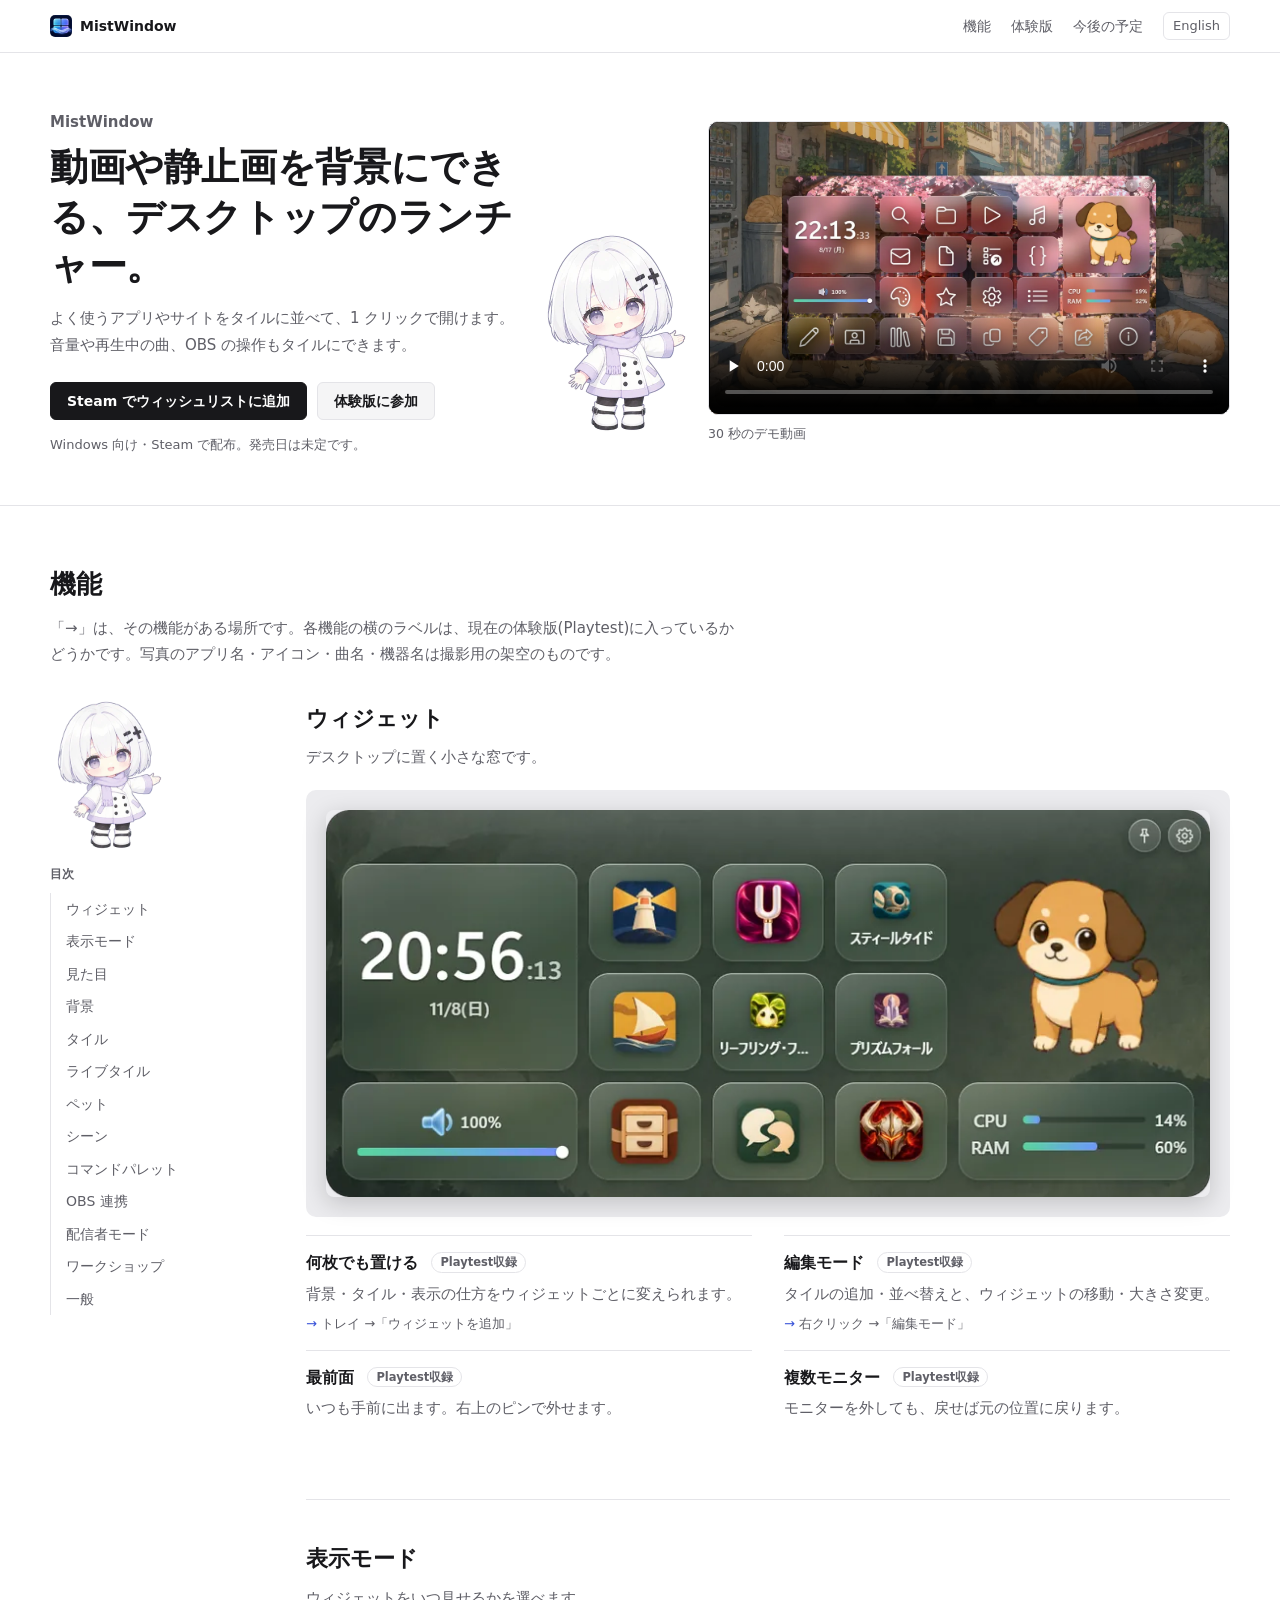
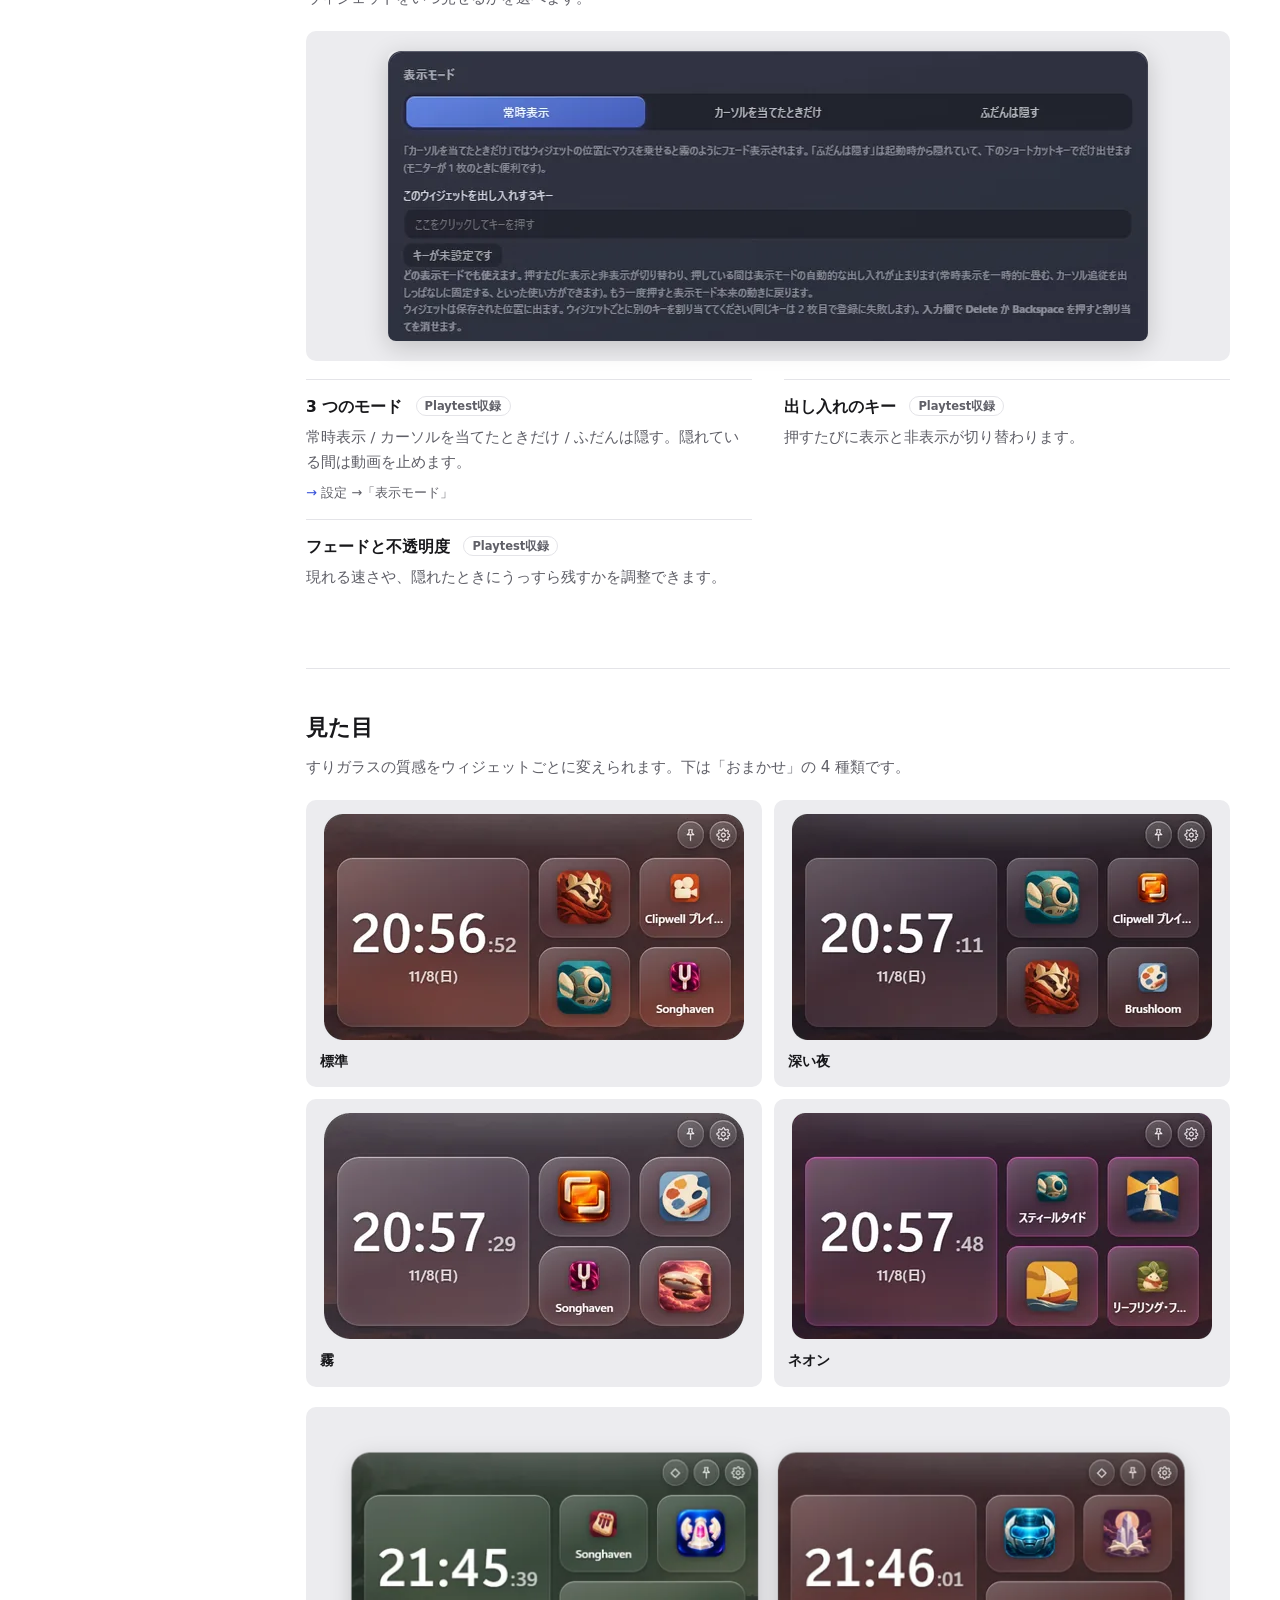
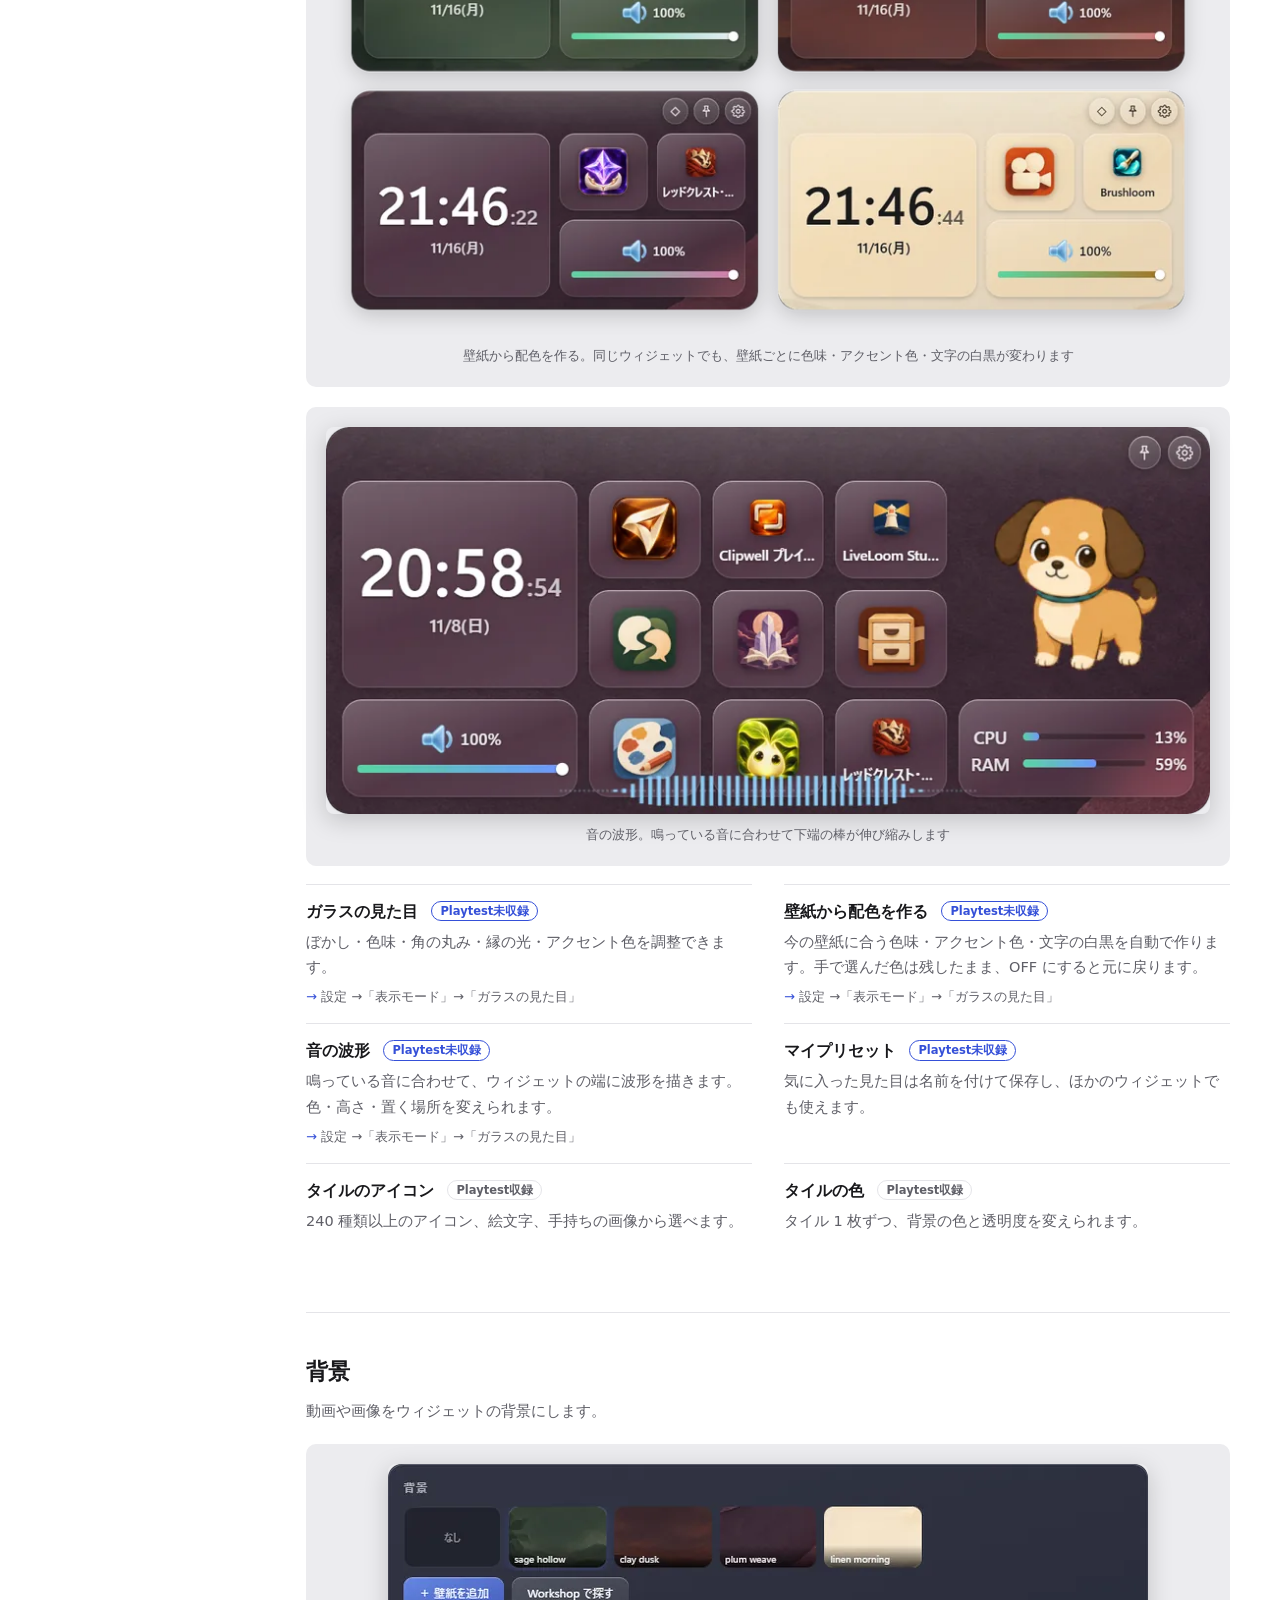
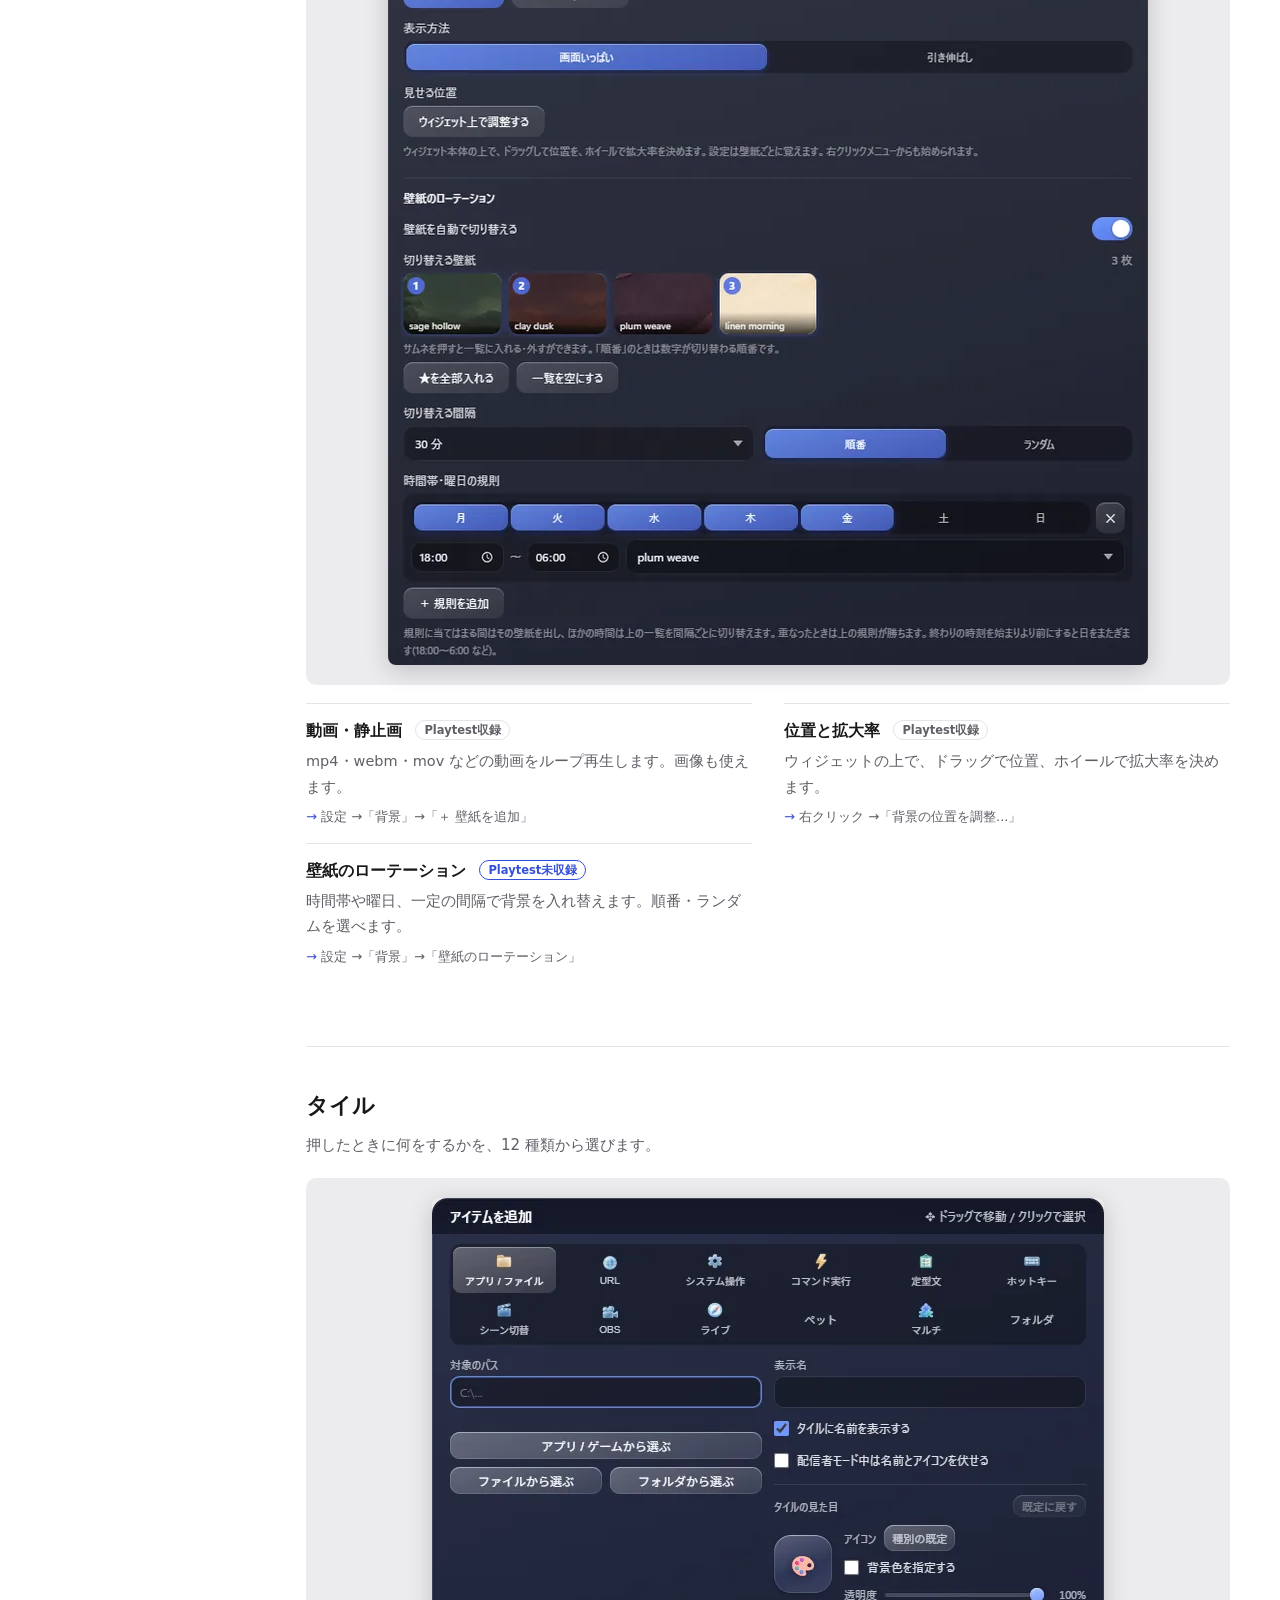
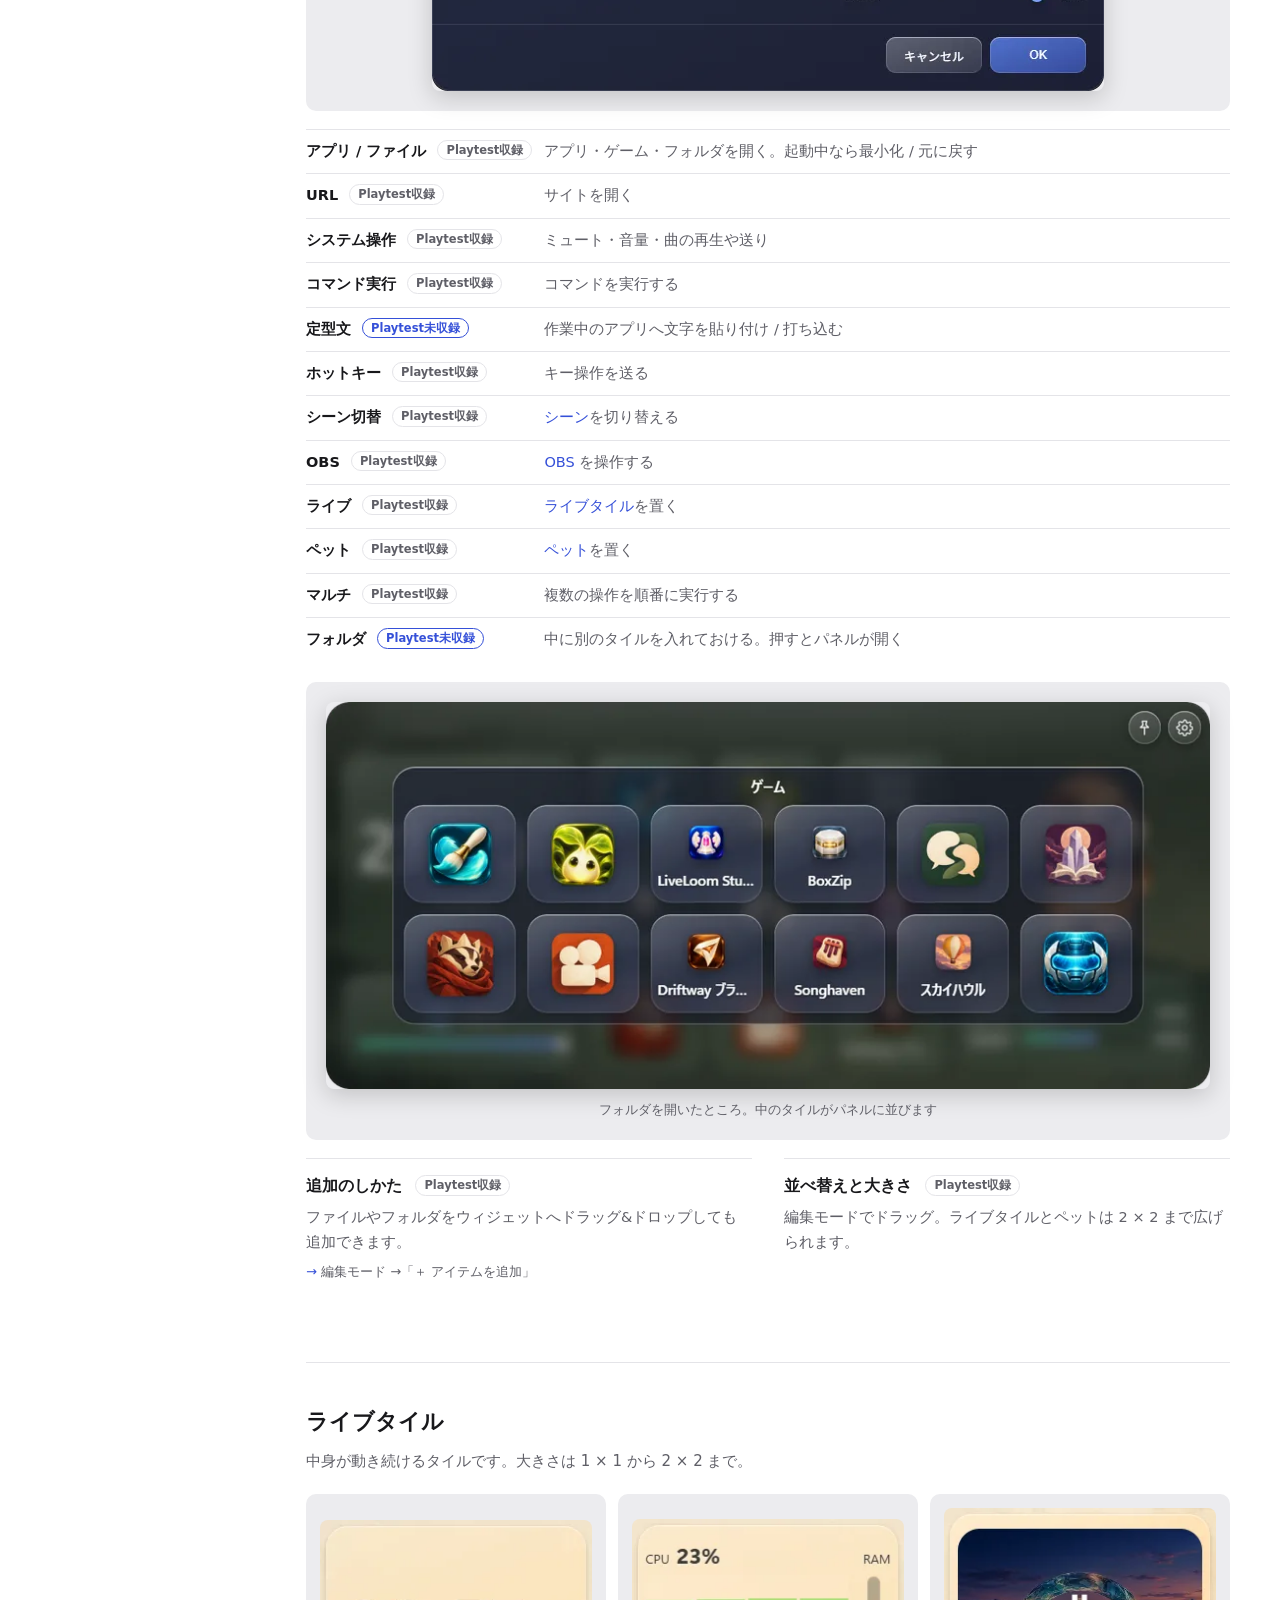
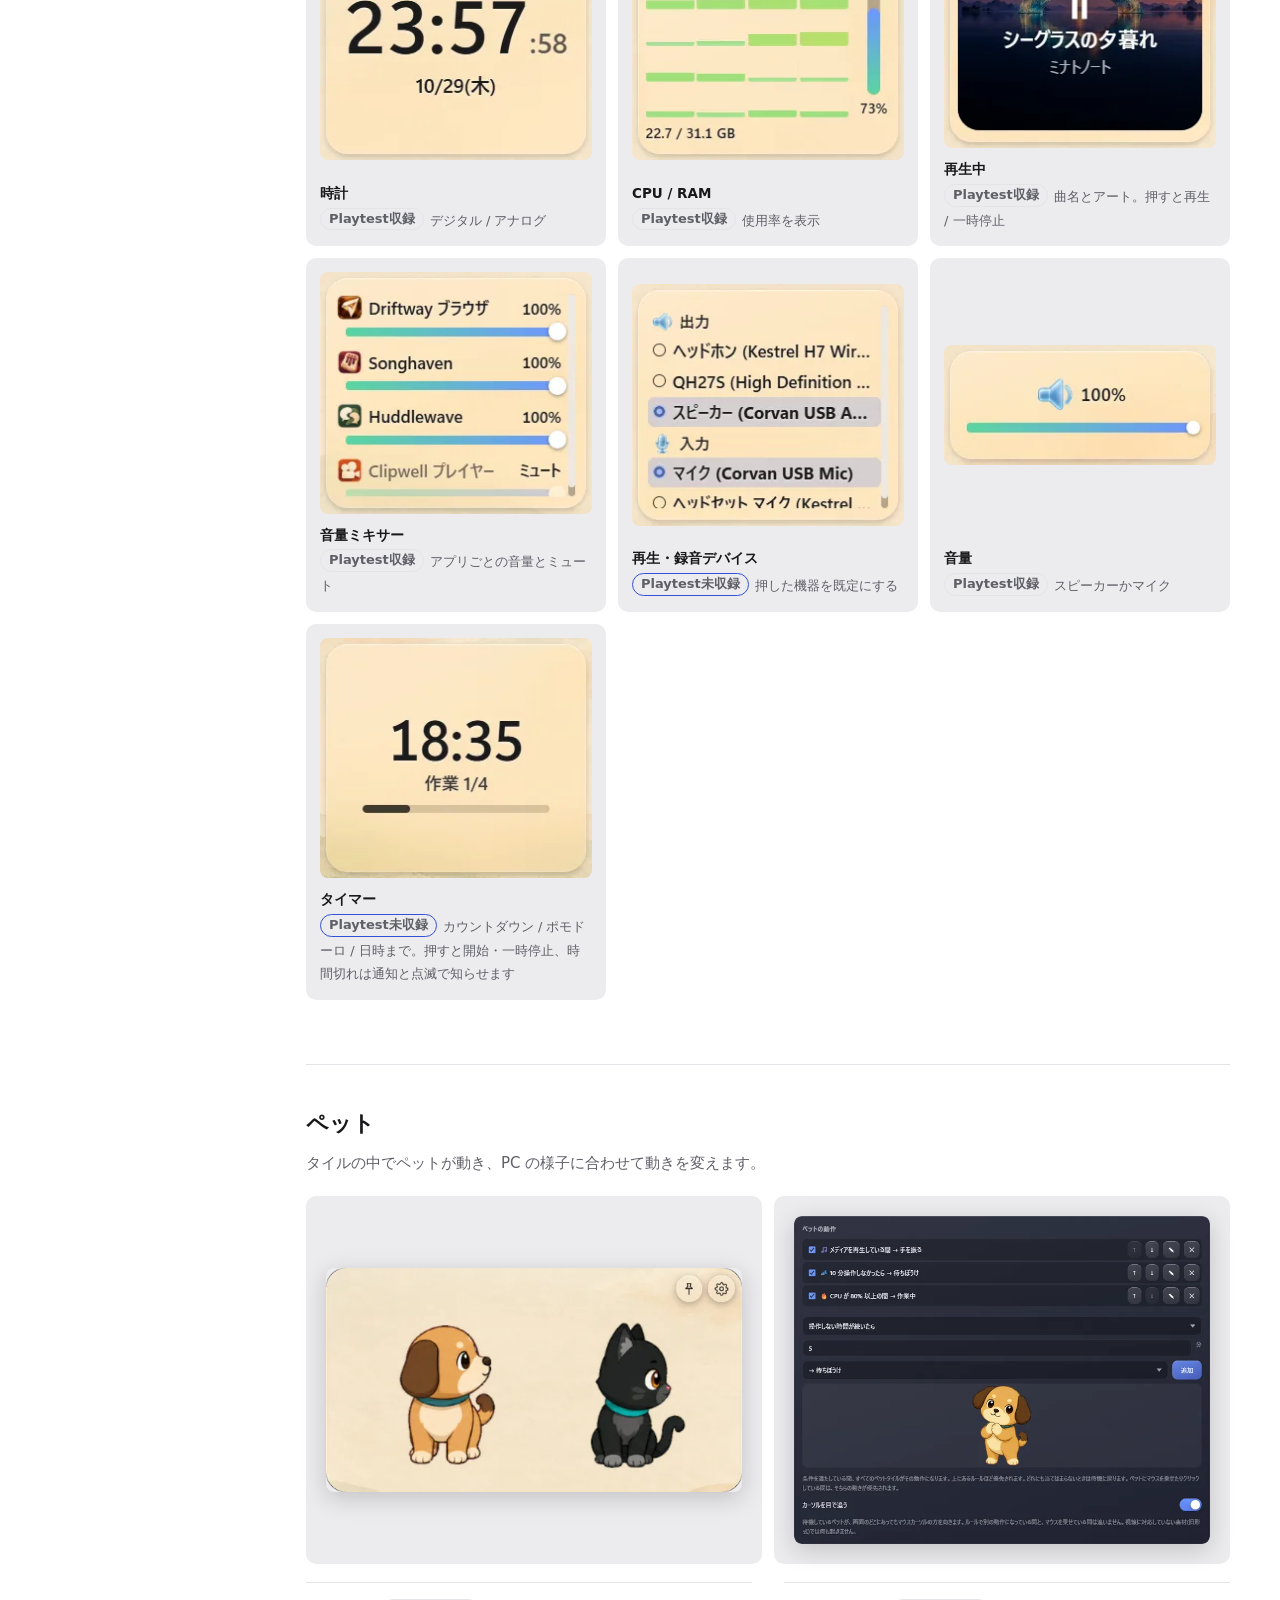
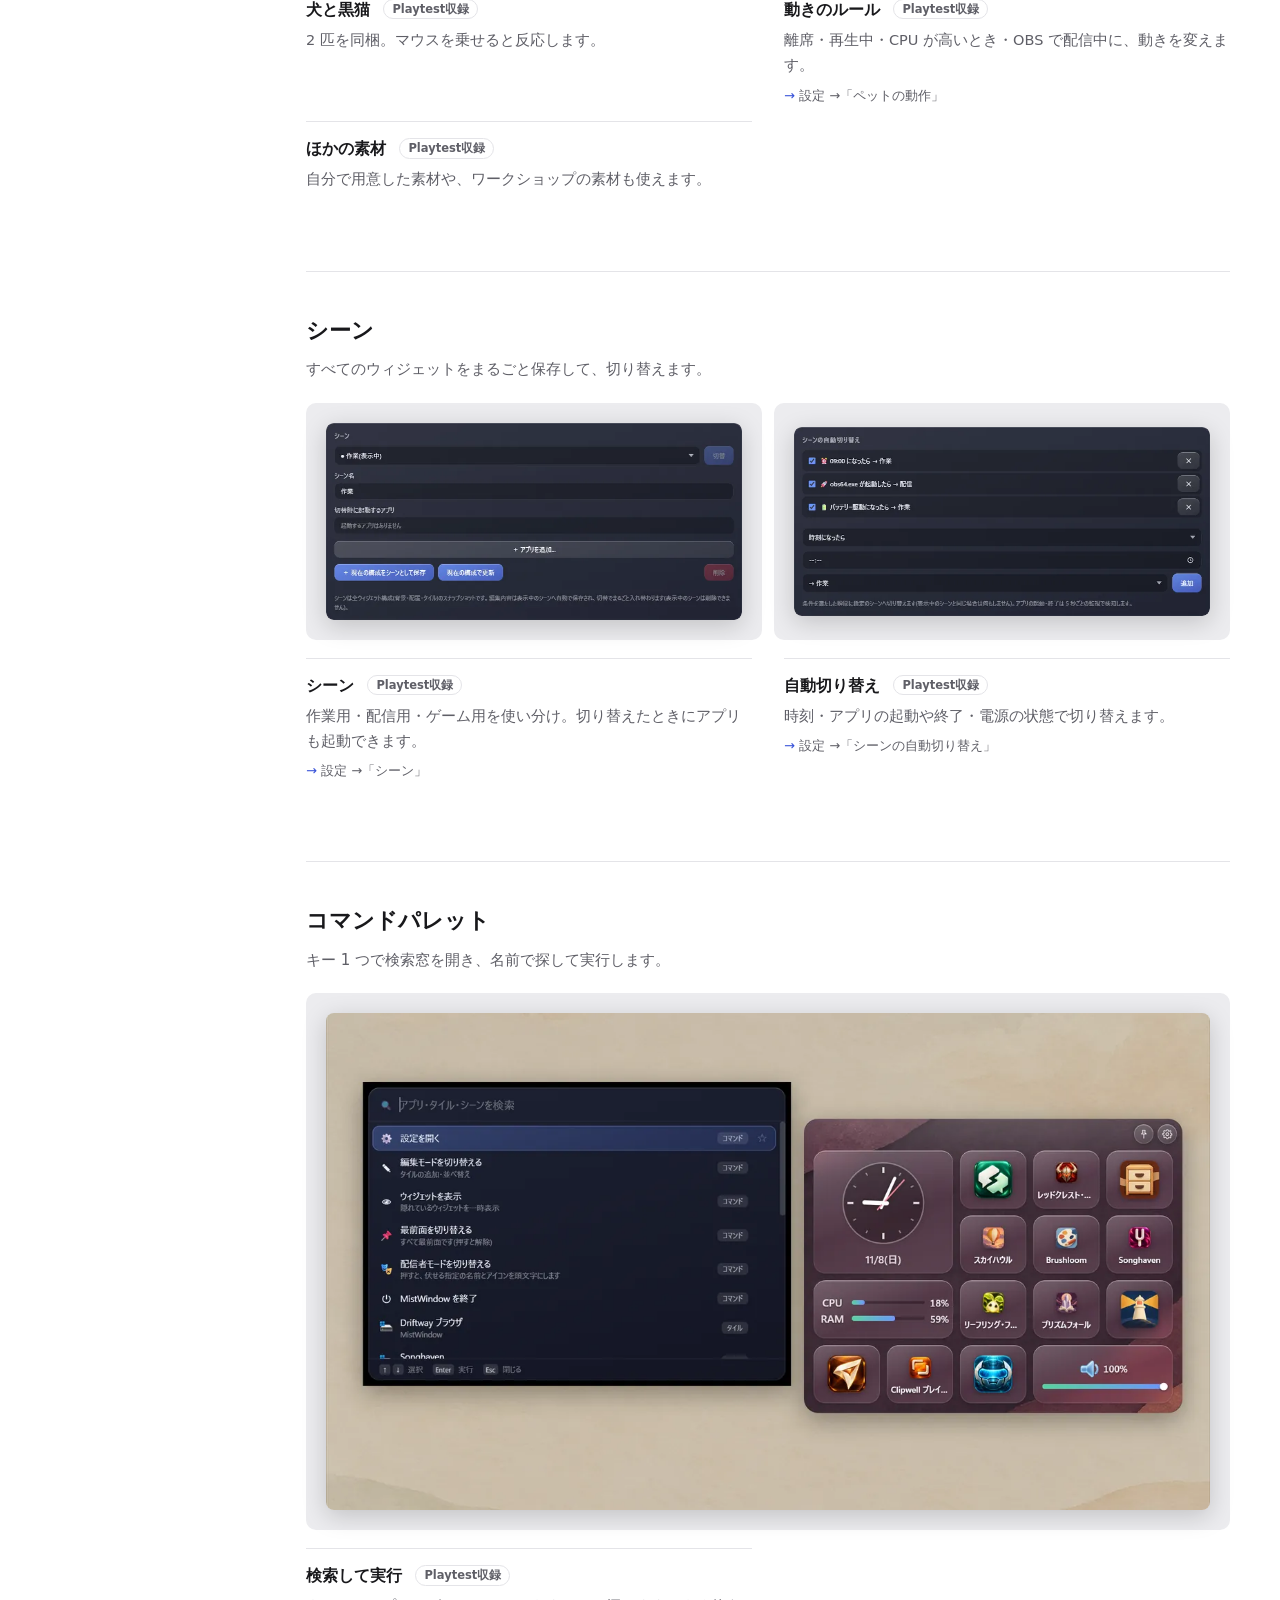
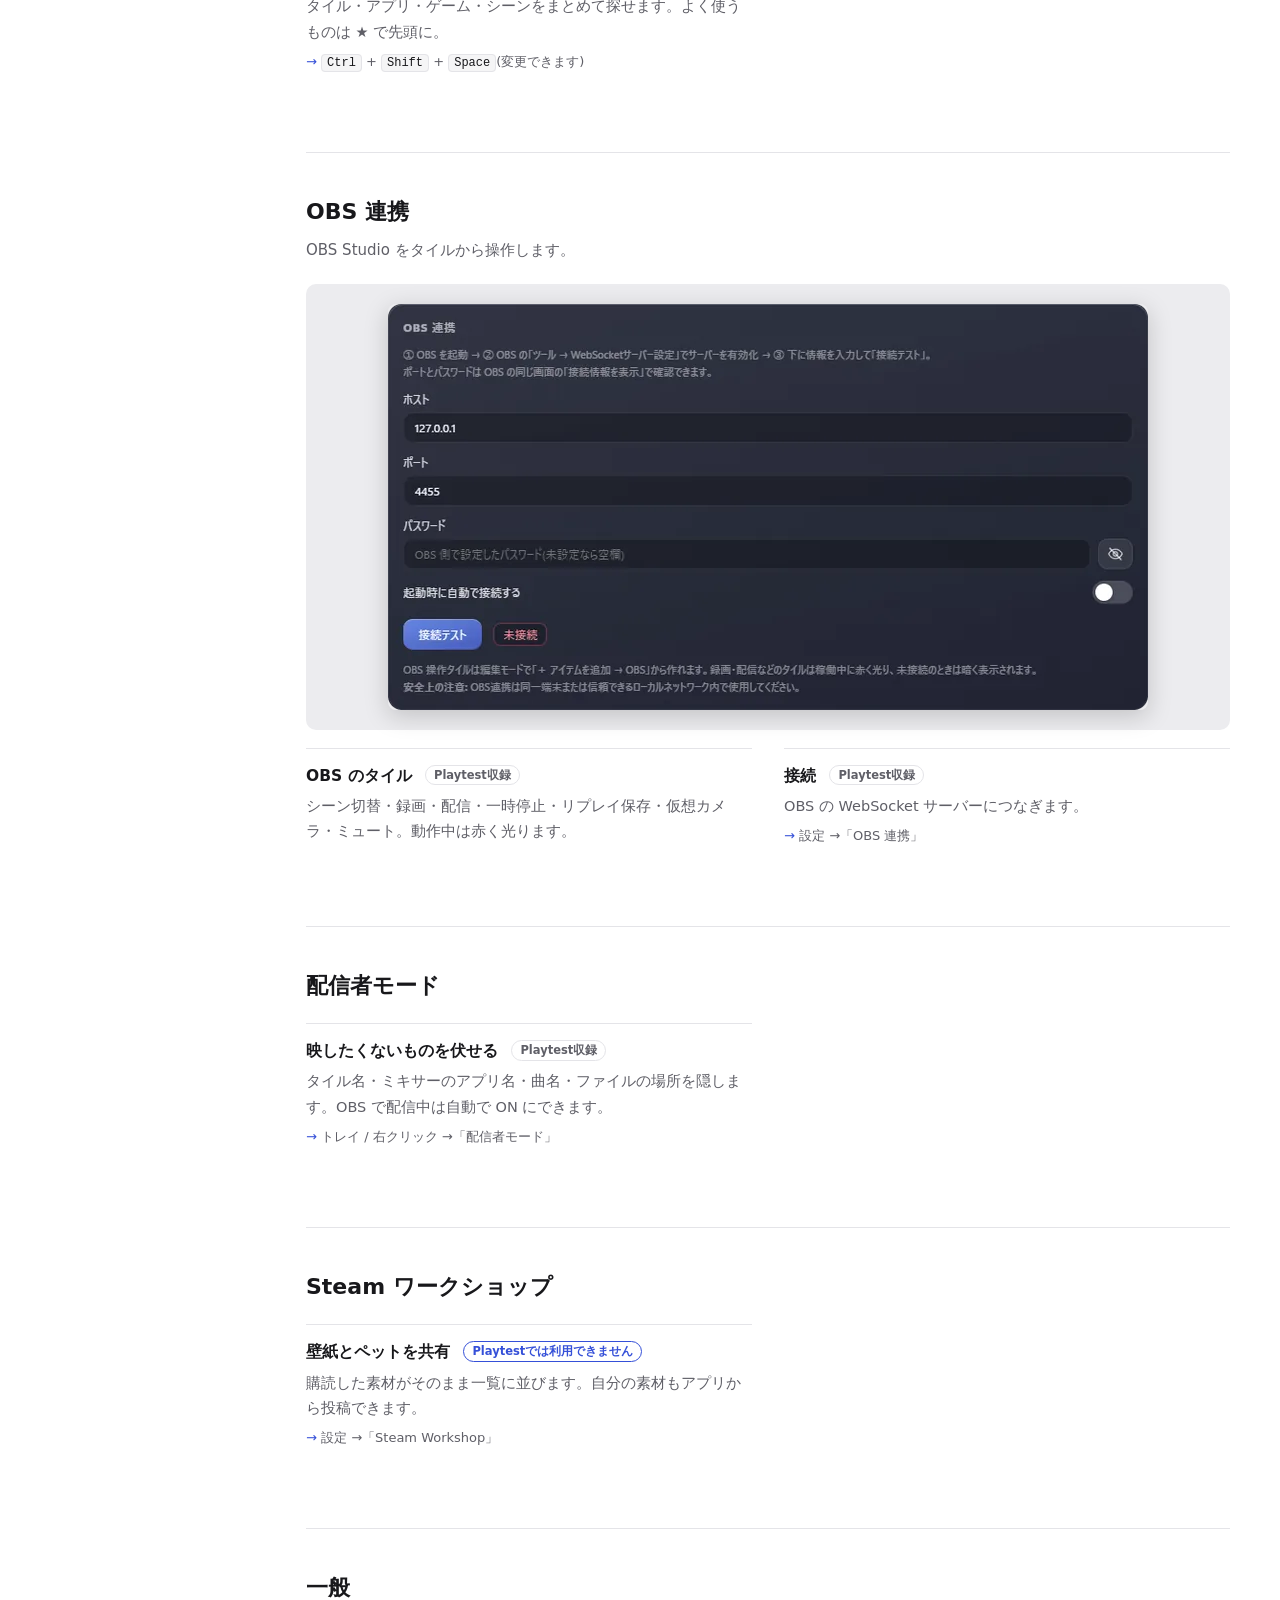
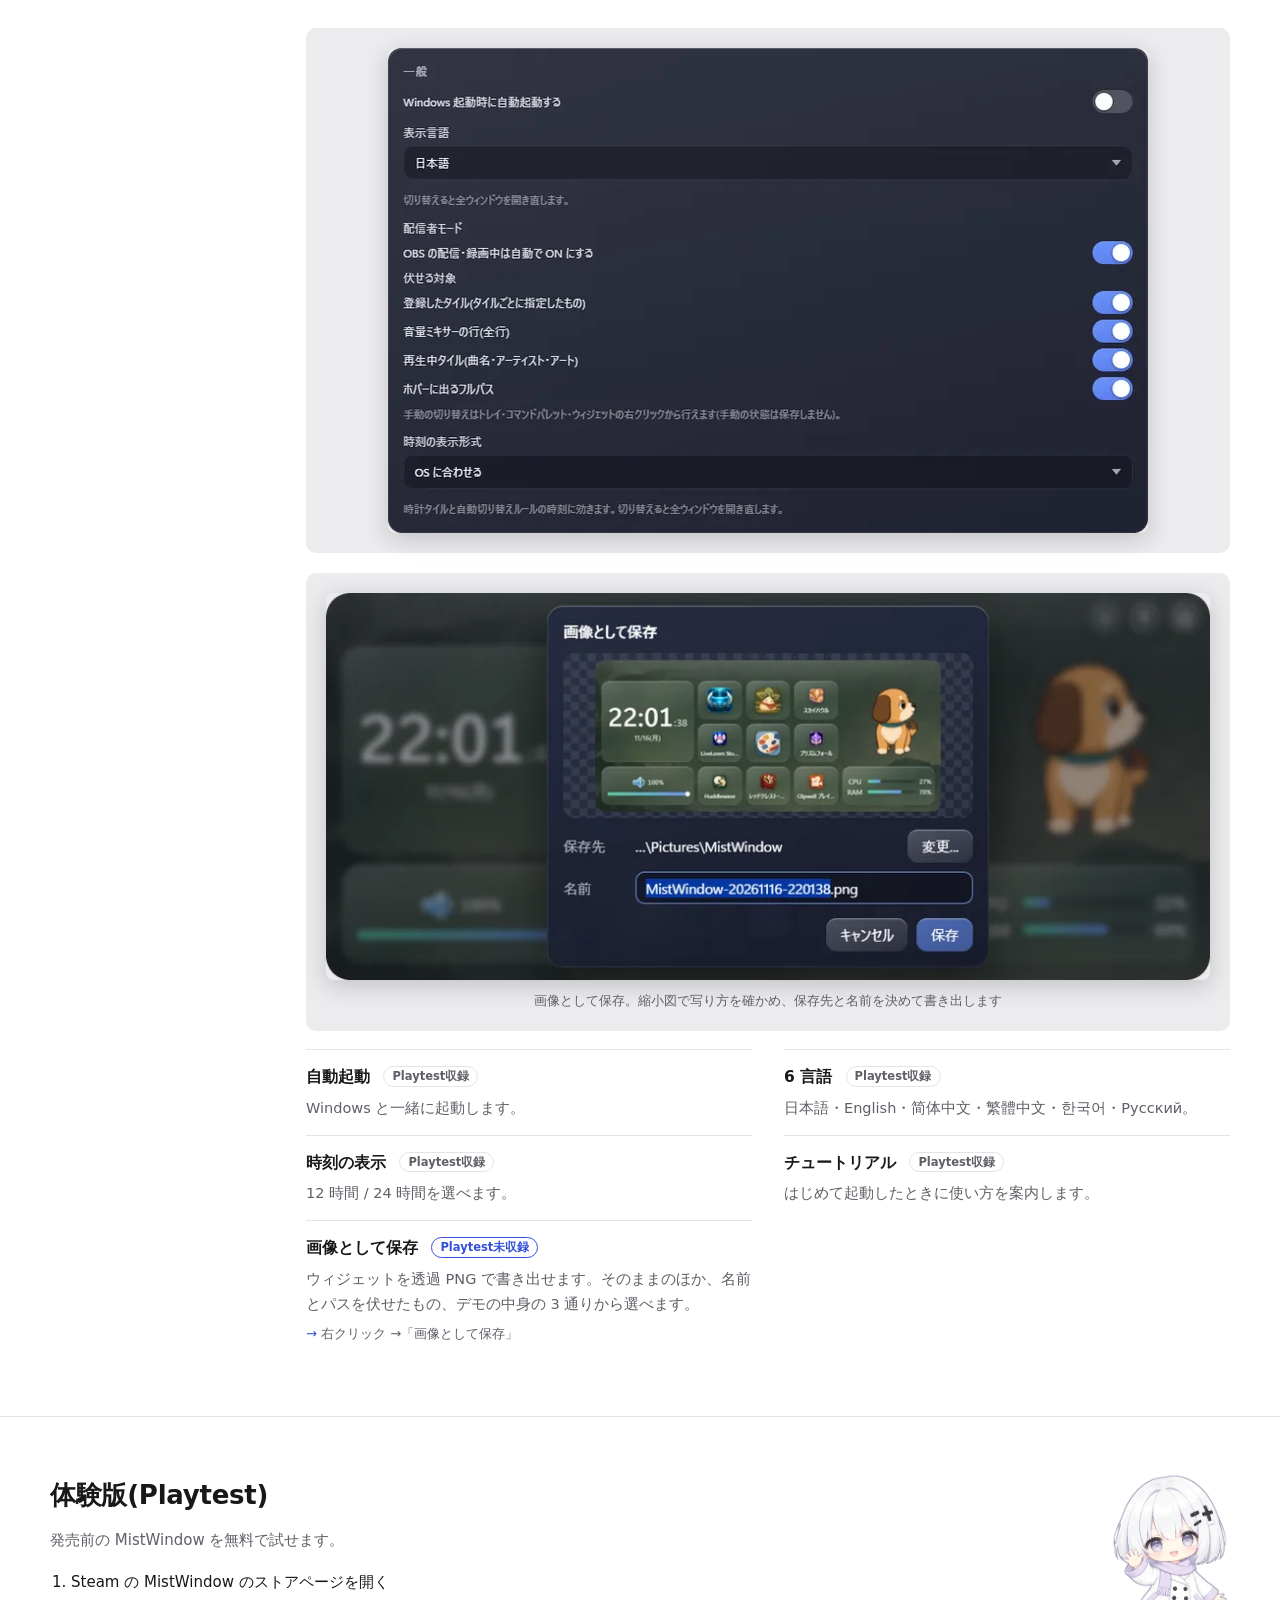
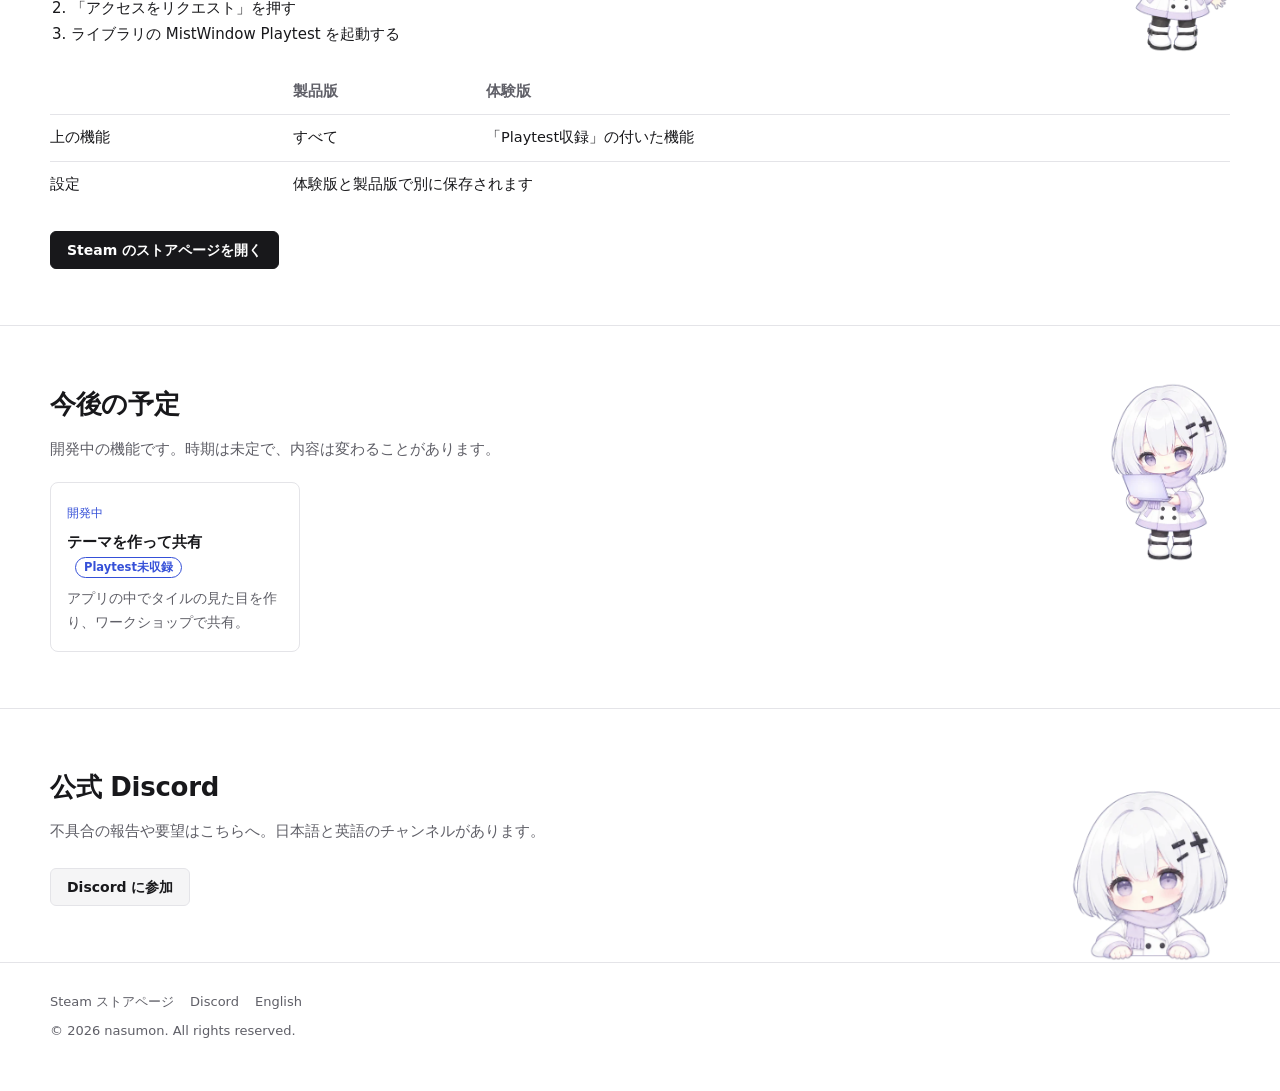
==== commit f596c1a6: "Update site from MistWindow 99b732e" ====
--- a/ja/index.html
+++ b/ja/index.html
@@ -124,9 +124,11 @@
     <figure><img src="../assets/img/shot-look-mist-ja-v5.webp" alt="" width="420" height="226" loading="lazy"><figcaption><b>霧</b></figcaption></figure>
     <figure><img src="../assets/img/shot-look-neon-ja-v5.webp" alt="" width="420" height="226" loading="lazy"><figcaption><b>ネオン</b></figcaption></figure>
   </div>
+  <figure class="shot shot-set"><img src="../assets/img/shot-palette-from-wallpaper-ja-v1.webp" alt="苔色・土色・葡萄色・生成りの壁紙に置いた同じウィジェット。色味と音量バーの色が壁紙ごとに違い、生成りでは文字が黒になっている" width="900" height="517" loading="lazy"><figcaption>壁紙から配色を作る。同じウィジェットでも、壁紙ごとに色味・アクセント色・文字の白黒が変わります</figcaption></figure>
   <figure class="shot"><img src="../assets/img/shot-audio-wave-ja-v5.webp" alt="ウィジェットの下端に、鳴っている音に合わせた水色の波形が出ている" width="900" height="394" loading="lazy"><figcaption>音の波形。鳴っている音に合わせて下端の棒が伸び縮みします</figcaption></figure>
   <div class="feats">
     <article class="feat" id="f-glass"><h3>ガラスの見た目 <span class="pt pt-no">Playtest未収録</span></h3><p>ぼかし・色味・角の丸み・縁の光・アクセント色を調整できます。</p><p class="where">設定 →「表示モード」→「ガラスの見た目」</p></article>
+    <article class="feat" id="f-palette-from-wallpaper"><h3>壁紙から配色を作る <span class="pt pt-no">Playtest未収録</span></h3><p>今の壁紙に合う色味・アクセント色・文字の白黒を自動で作ります。手で選んだ色は残したまま、OFF にすると元に戻ります。</p><p class="where">設定 →「表示モード」→「ガラスの見た目」</p></article>
     <article class="feat" id="f-audio-wave"><h3>音の波形 <span class="pt pt-no">Playtest未収録</span></h3><p>鳴っている音に合わせて、ウィジェットの端に波形を描きます。色・高さ・置く場所を変えられます。</p><p class="where">設定 →「表示モード」→「ガラスの見た目」</p></article>
     <article class="feat" id="f-look-presets"><h3>マイプリセット <span class="pt pt-no">Playtest未収録</span></h3><p>気に入った見た目は名前を付けて保存し、ほかのウィジェットでも使えます。</p></article>
     <article class="feat" id="f-icons"><h3>タイルのアイコン <span class="pt">Playtest収録</span></h3><p>240 種類以上のアイコン、絵文字、手持ちの画像から選べます。</p></article>
@@ -247,11 +249,13 @@
 <section class="cat" id="general">
   <h2 class="cat-title">一般</h2>
   <figure class="shot"><img src="../assets/img/shot-settings-general-ja-v5.webp" alt="設定画面の一般" width="760" height="485" loading="lazy"></figure>
+  <figure class="shot"><img src="../assets/img/shot-export-image-ja-v1.webp" alt="ウィジェットの中に「画像として保存」のパネルが出て、縮小図・保存先・名前が並んでいる" width="900" height="394" loading="lazy"><figcaption>画像として保存。縮小図で写り方を確かめ、保存先と名前を決めて書き出します</figcaption></figure>
   <div class="feats">
     <article class="feat" id="f-startup"><h3>自動起動 <span class="pt">Playtest収録</span></h3><p>Windows と一緒に起動します。</p></article>
     <article class="feat" id="f-language"><h3>6 言語 <span class="pt">Playtest収録</span></h3><p>日本語・English・简体中文・繁體中文・한국어・Русский。</p></article>
     <article class="feat" id="f-clock-format"><h3>時刻の表示 <span class="pt">Playtest収録</span></h3><p>12 時間 / 24 時間を選べます。</p></article>
     <article class="feat" id="f-tutorial"><h3>チュートリアル <span class="pt">Playtest収録</span></h3><p>はじめて起動したときに使い方を案内します。</p></article>
+    <article class="feat" id="f-export-image"><h3>画像として保存 <span class="pt pt-no">Playtest未収録</span></h3><p>ウィジェットを透過 PNG で書き出せます。そのままのほか、名前とパスを伏せたもの、デモの中身の 3 通りから選べます。</p><p class="where">右クリック →「画像として保存」</p></article>
   </div>
 </section>
 
--- a/assets/site.css
+++ b/assets/site.css
@@ -97,6 +97,8 @@
 /* 画面写真:薄い地に載せ、枠と影は控えめに */
 .shot { margin: 20px 0 0; background: var(--shot-bg); border-radius: 10px; padding: 20px; display: grid; place-items: center; }
 .shot img { border-radius: 8px; box-shadow: 0 6px 24px rgb(0 0 0 / 0.18); }
+/* 何枚かを 1 枚に並べた絵(間は透明)。影は 1 枚ずつ絵に焼いてあるので、外枠の影は付けない */
+.shot-set img { border-radius: 0; box-shadow: none; }
 .shot figcaption, .gallery figcaption { font-size: 12.5px; color: var(--text-2); margin-top: 10px; text-align: center; }
 .shots-2 { display: grid; gap: 12px; margin-top: 20px; }
 @media (min-width: 760px) { .shots-2 { grid-template-columns: 1fr 1fr; } }
